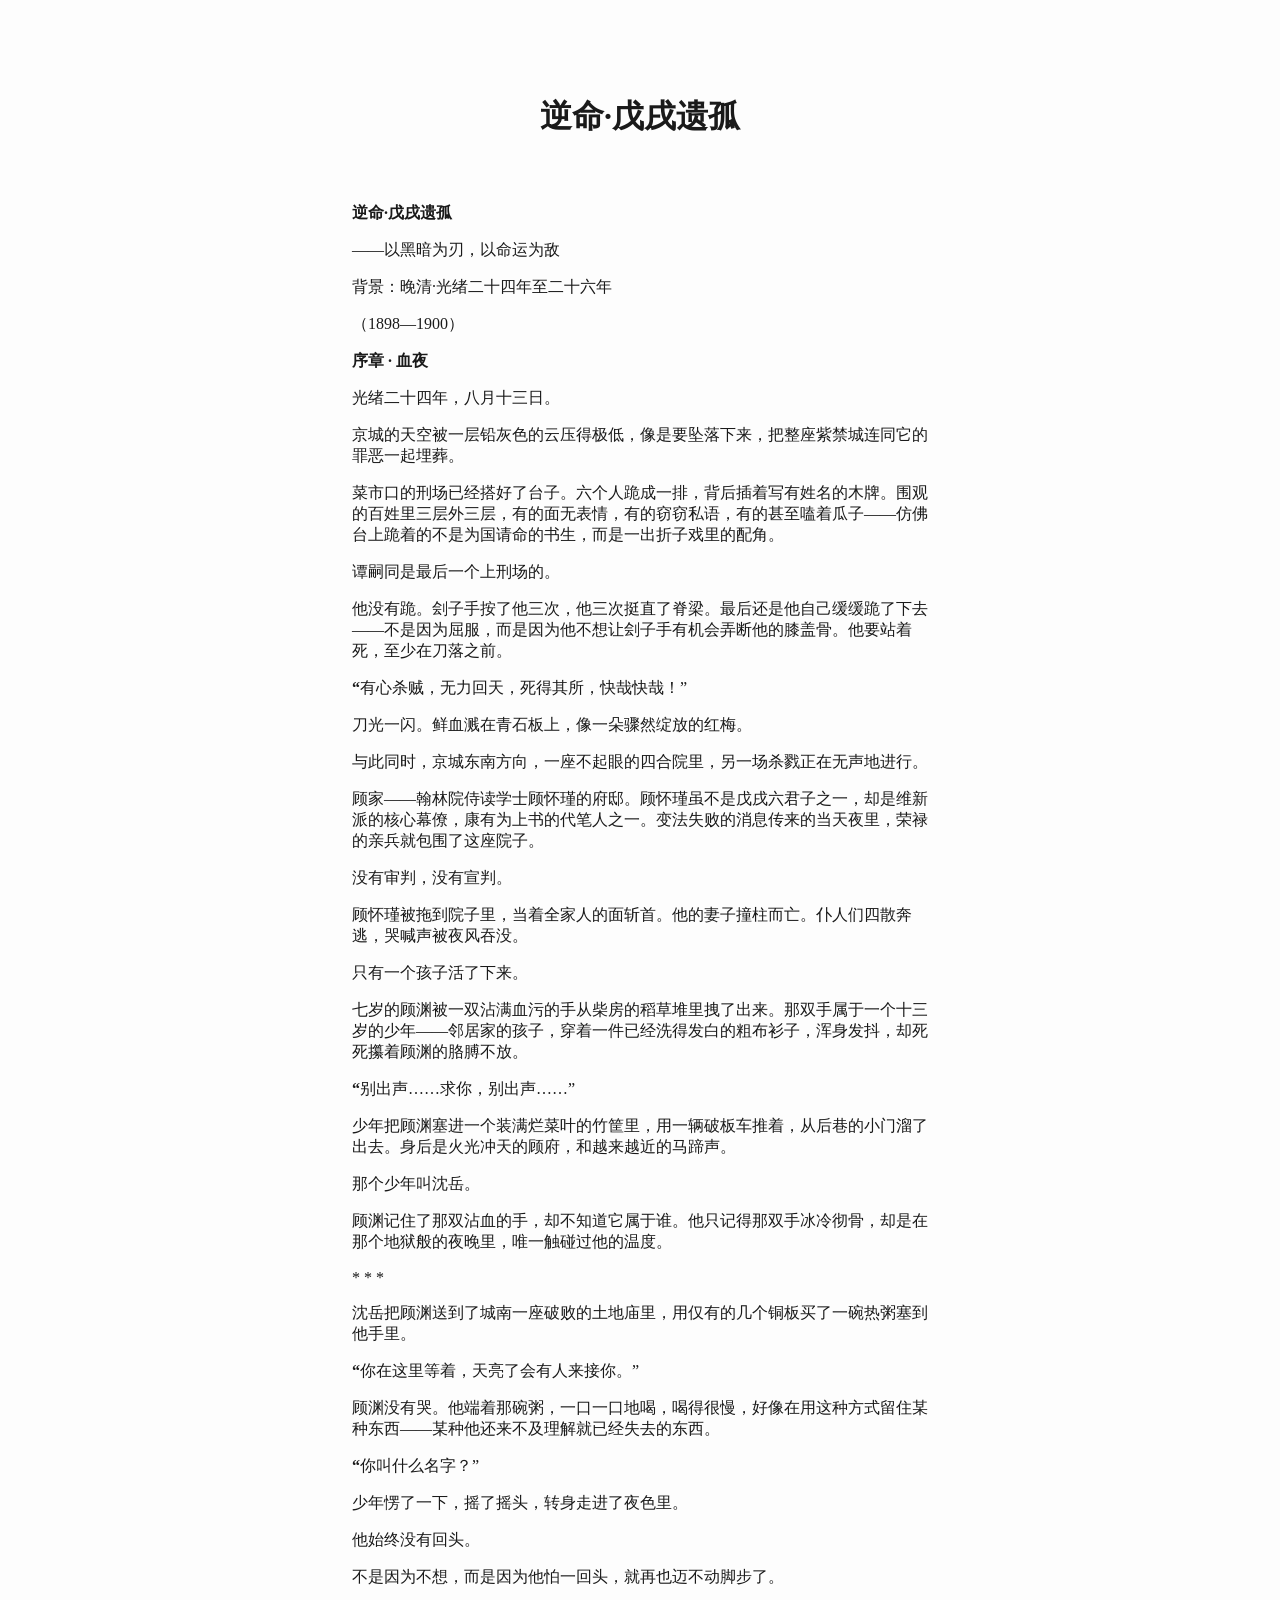
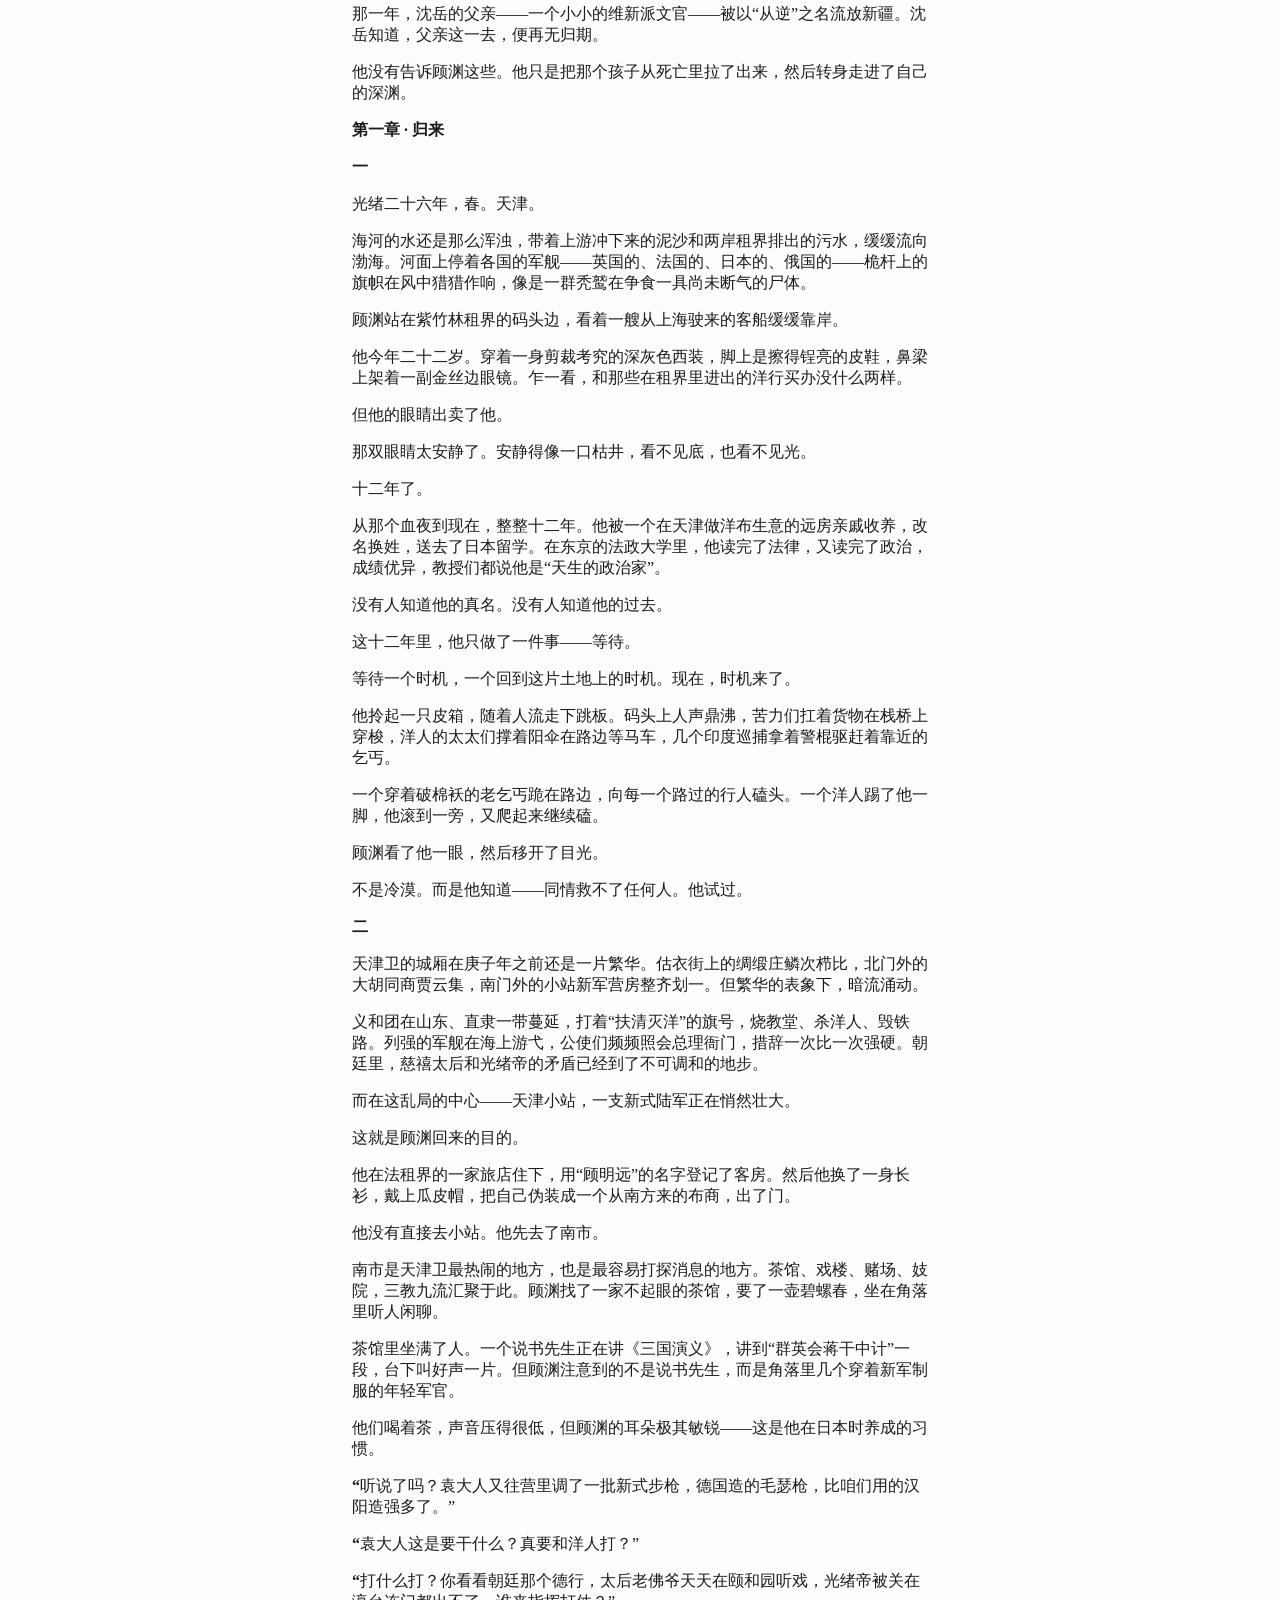
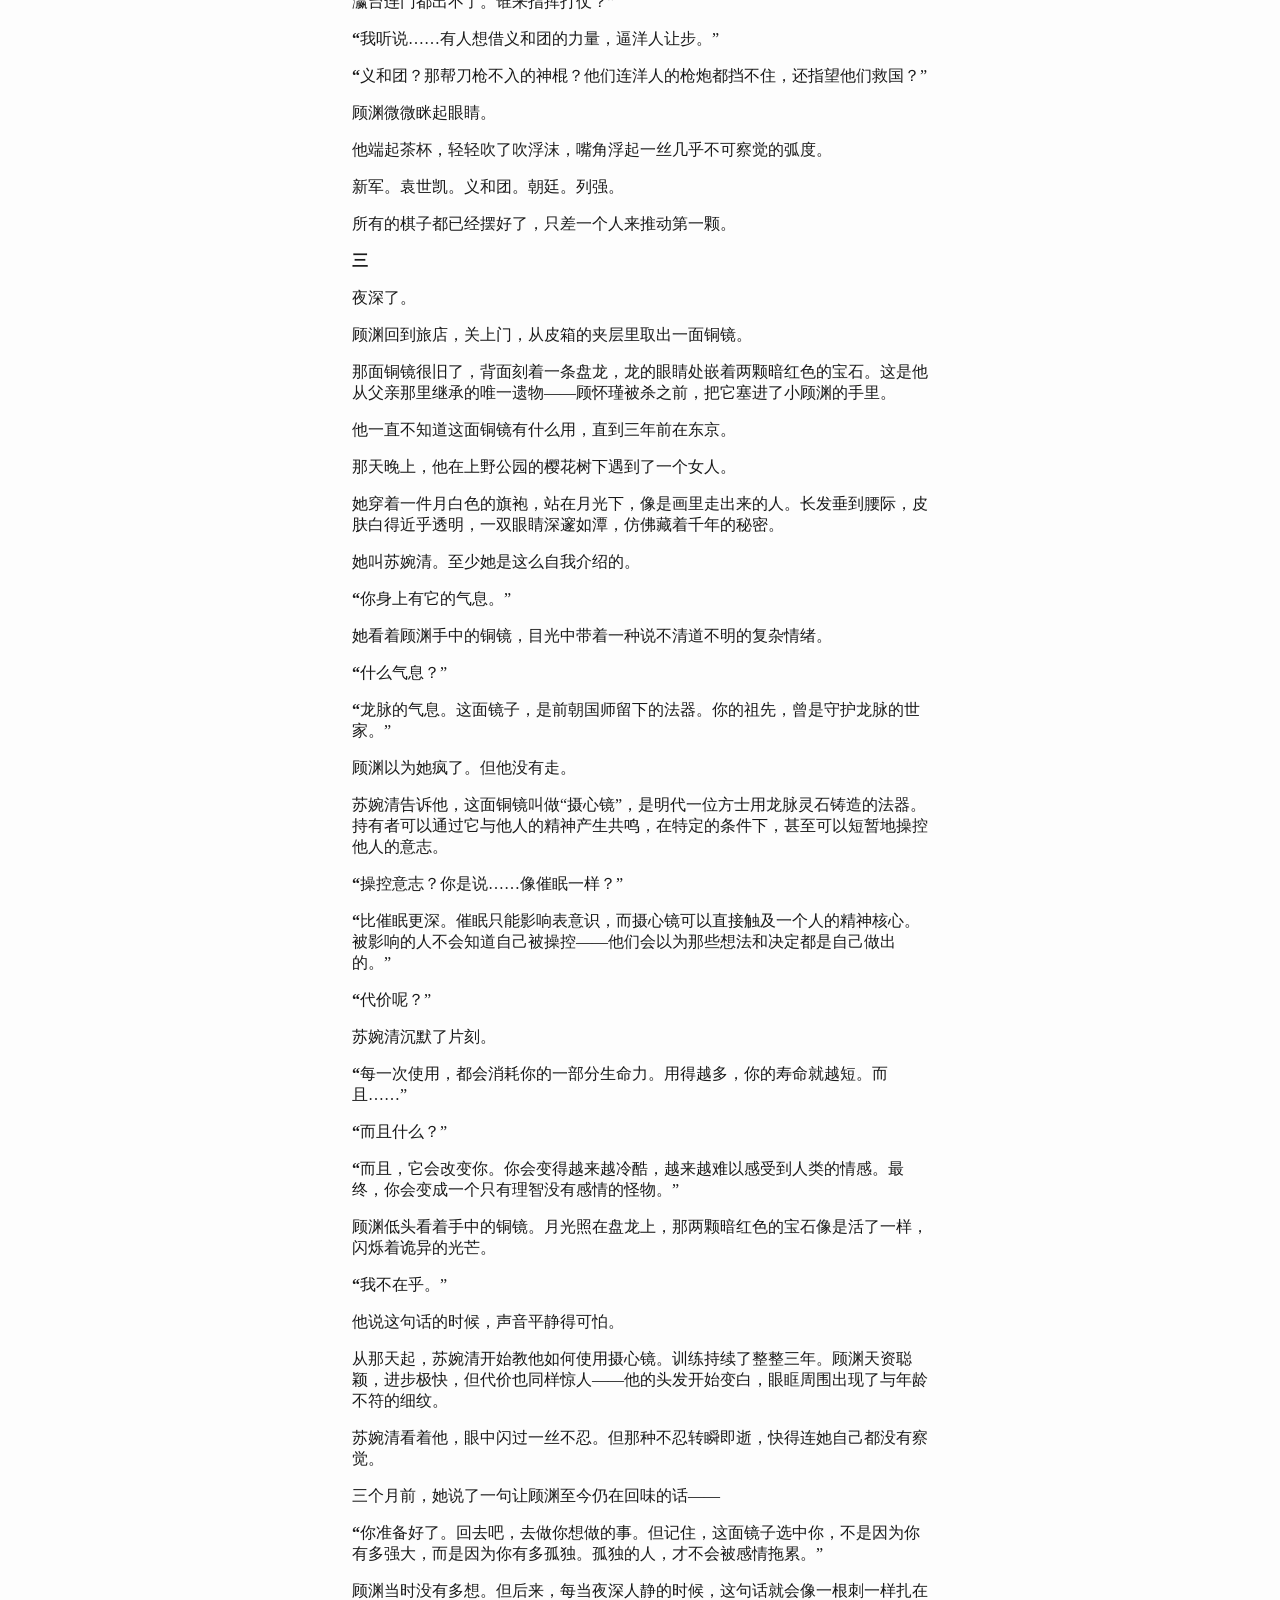
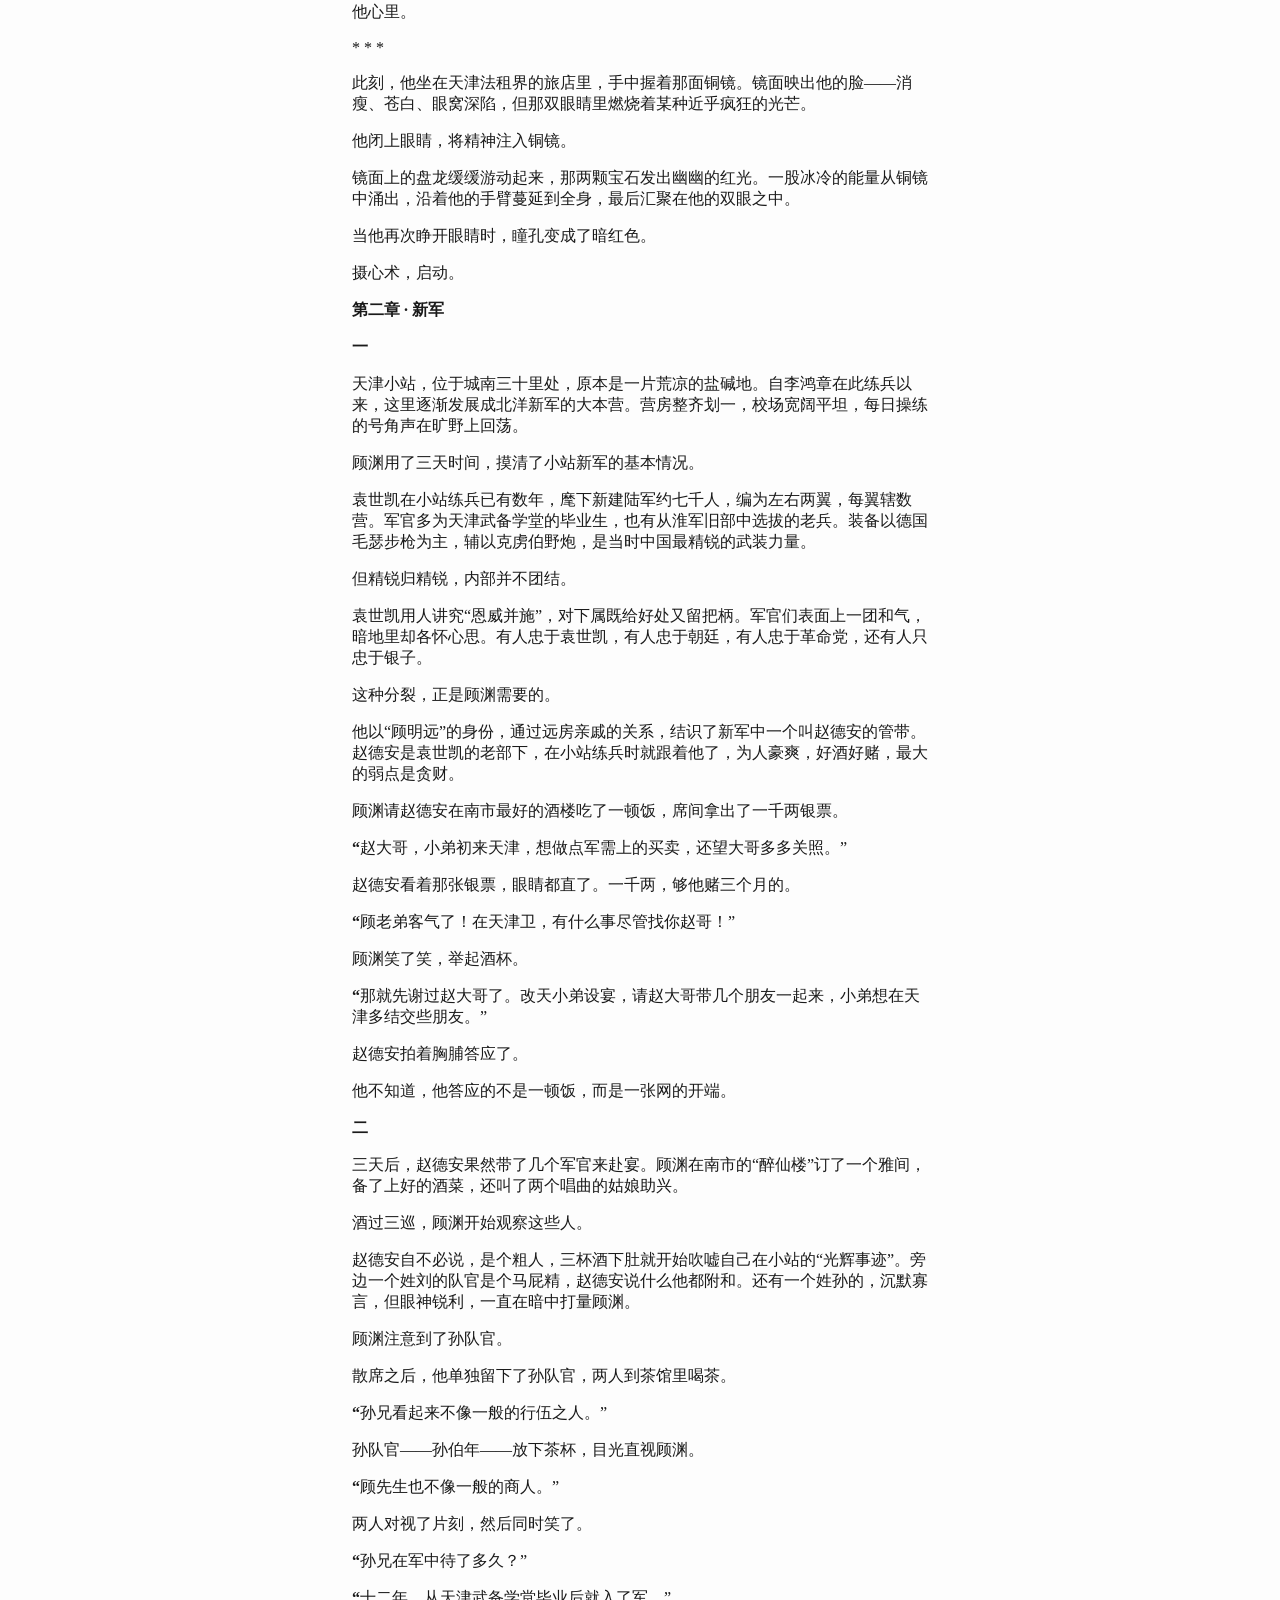
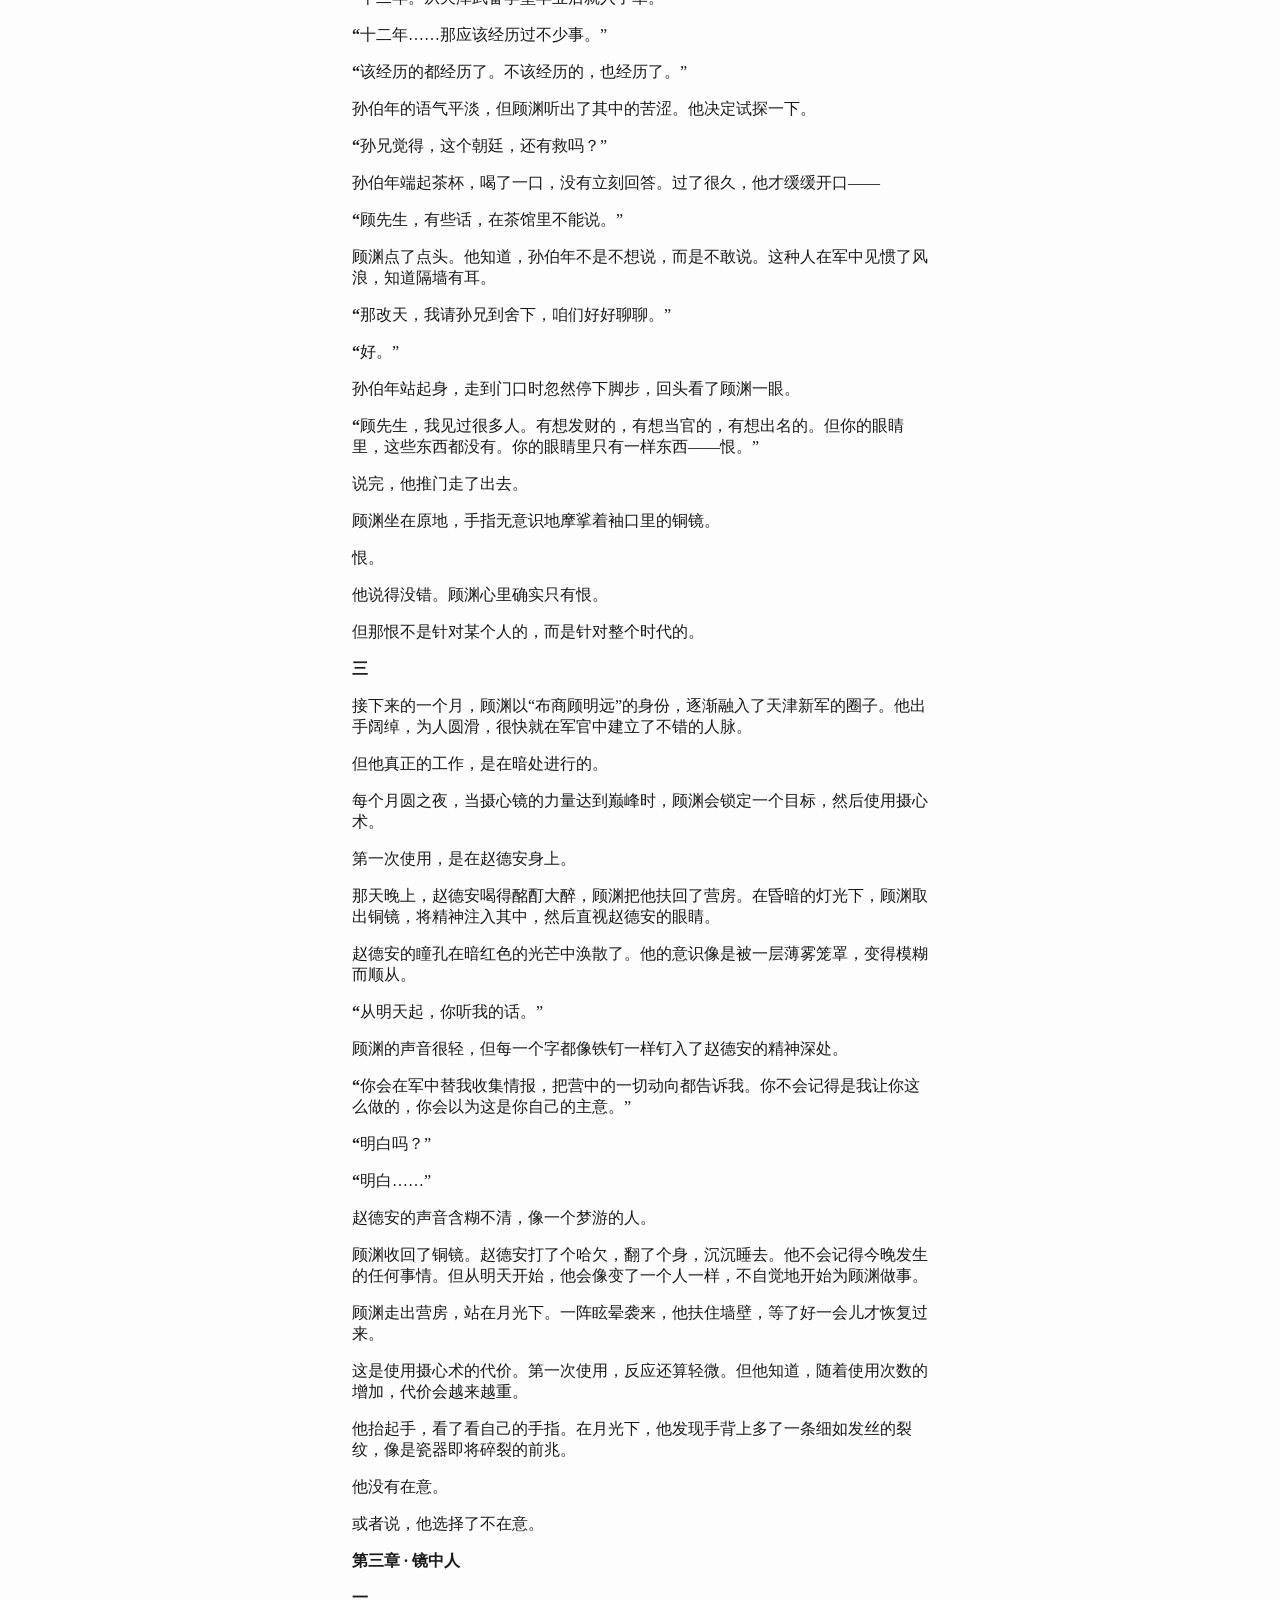
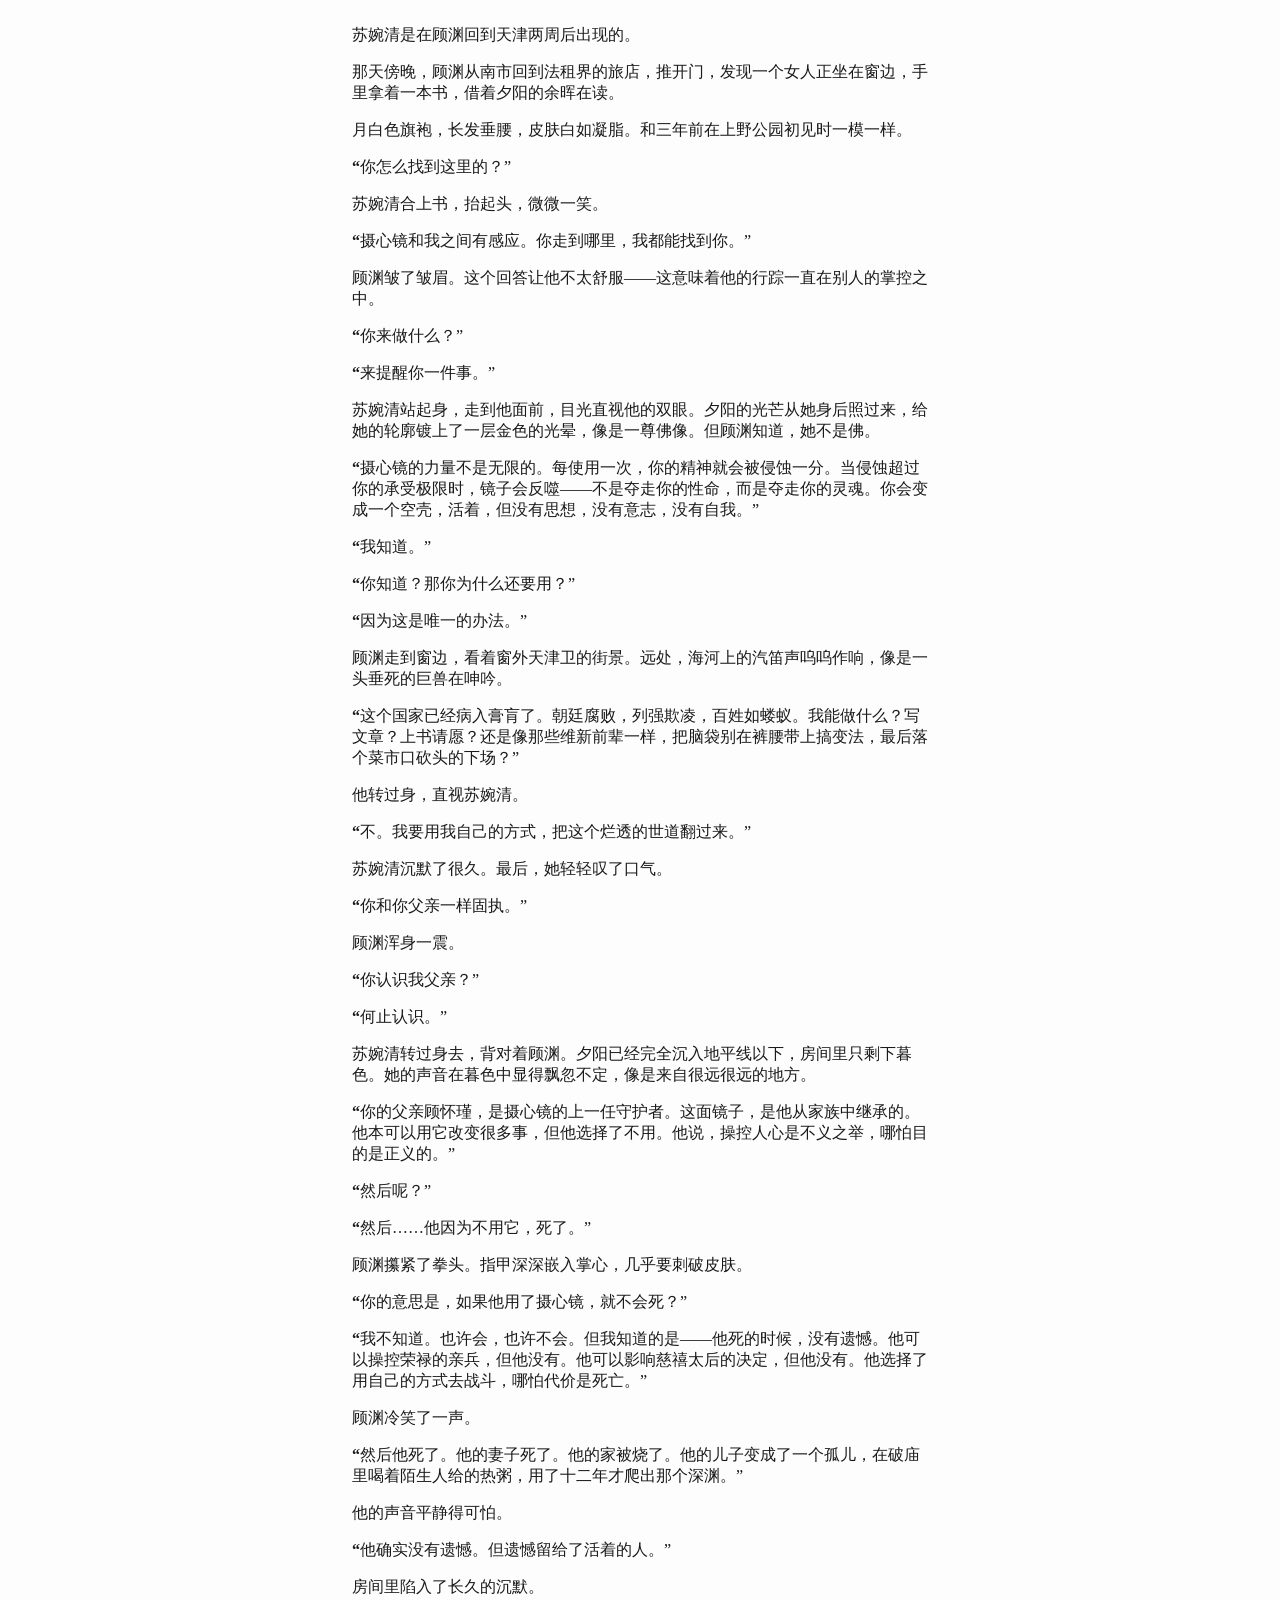
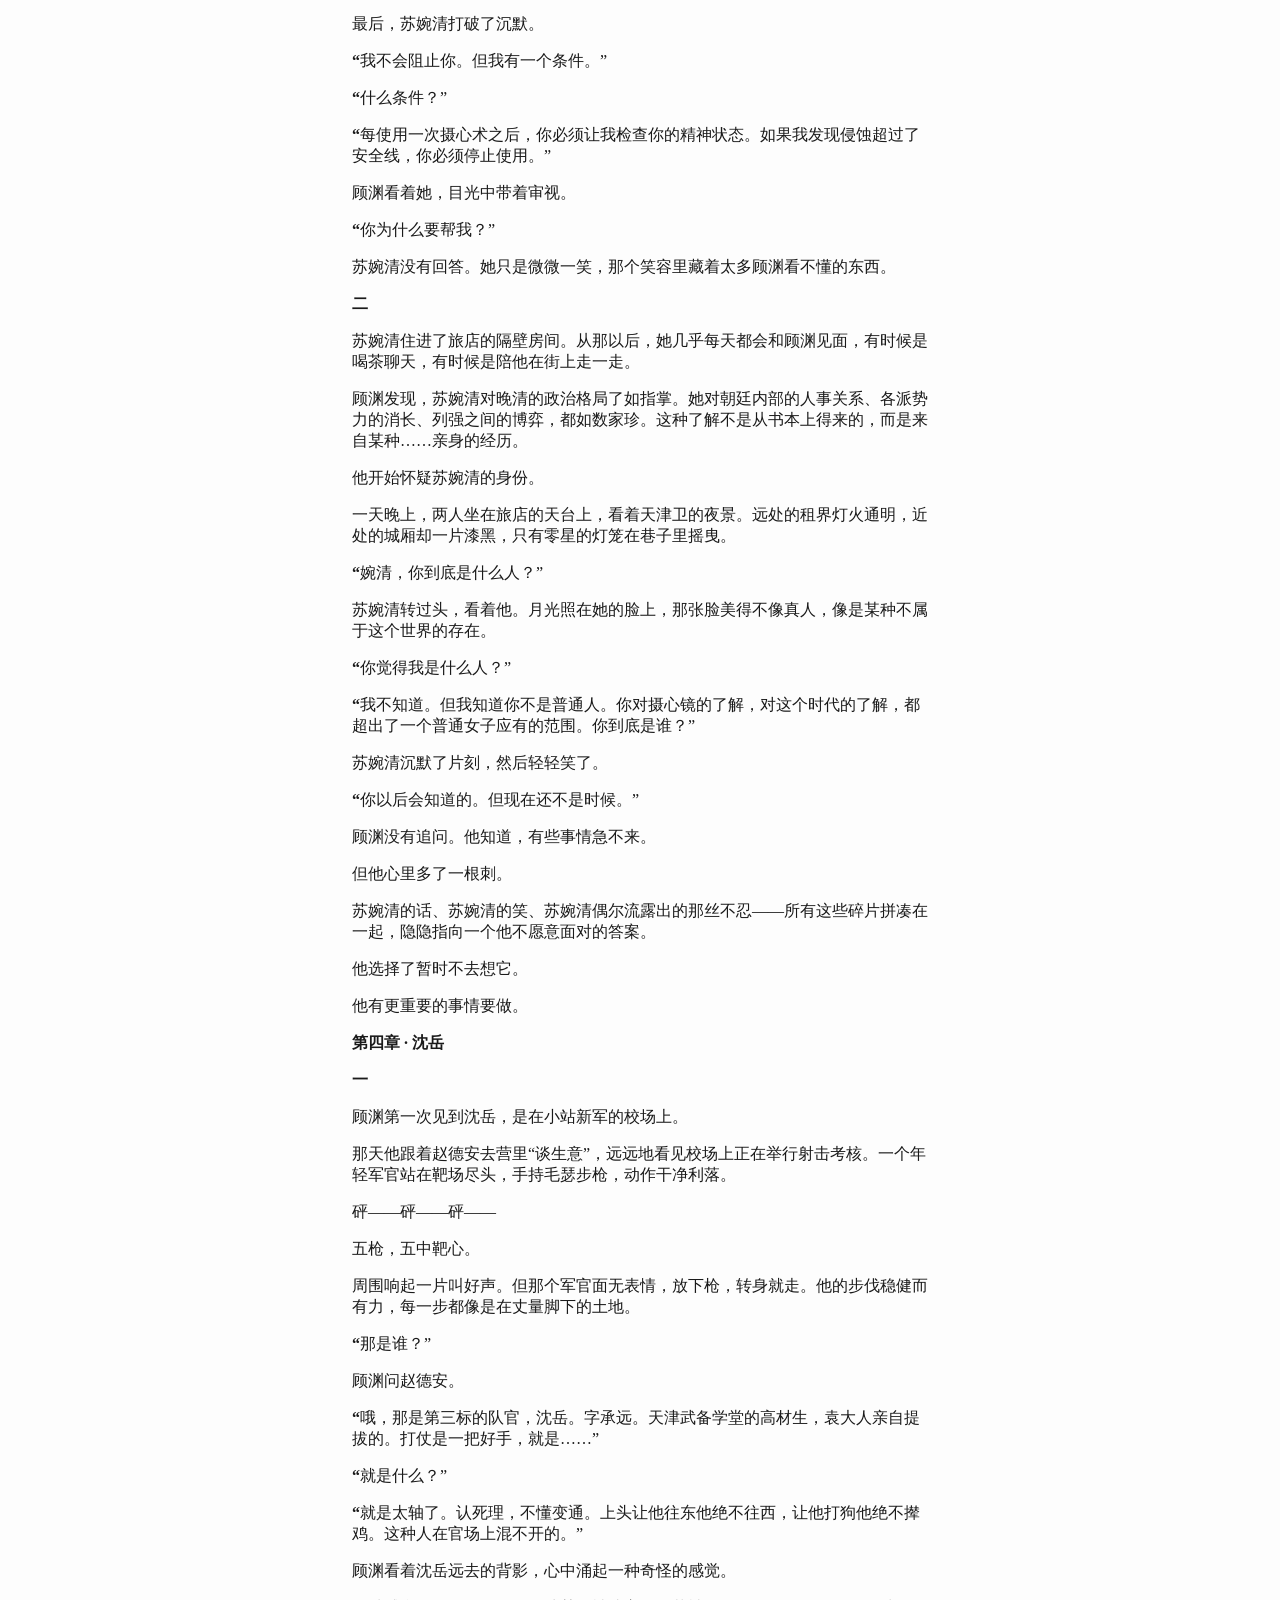
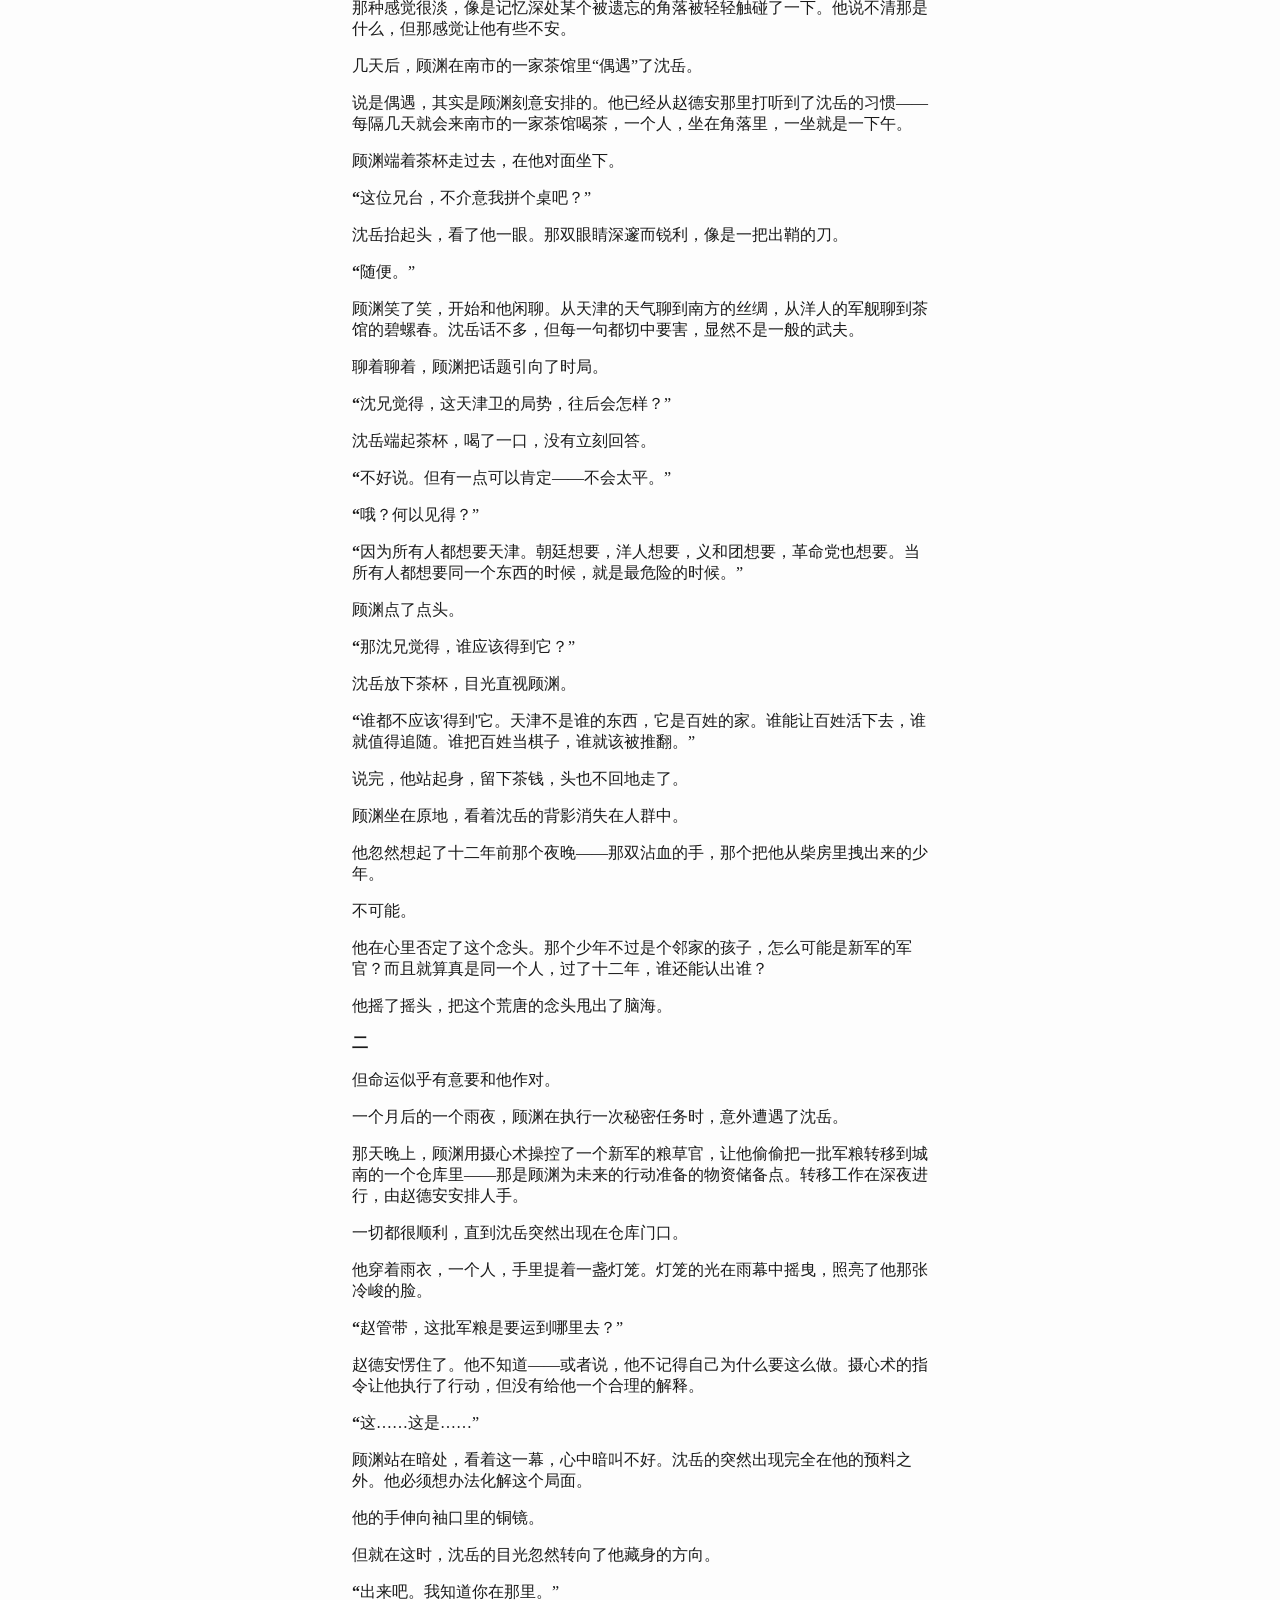
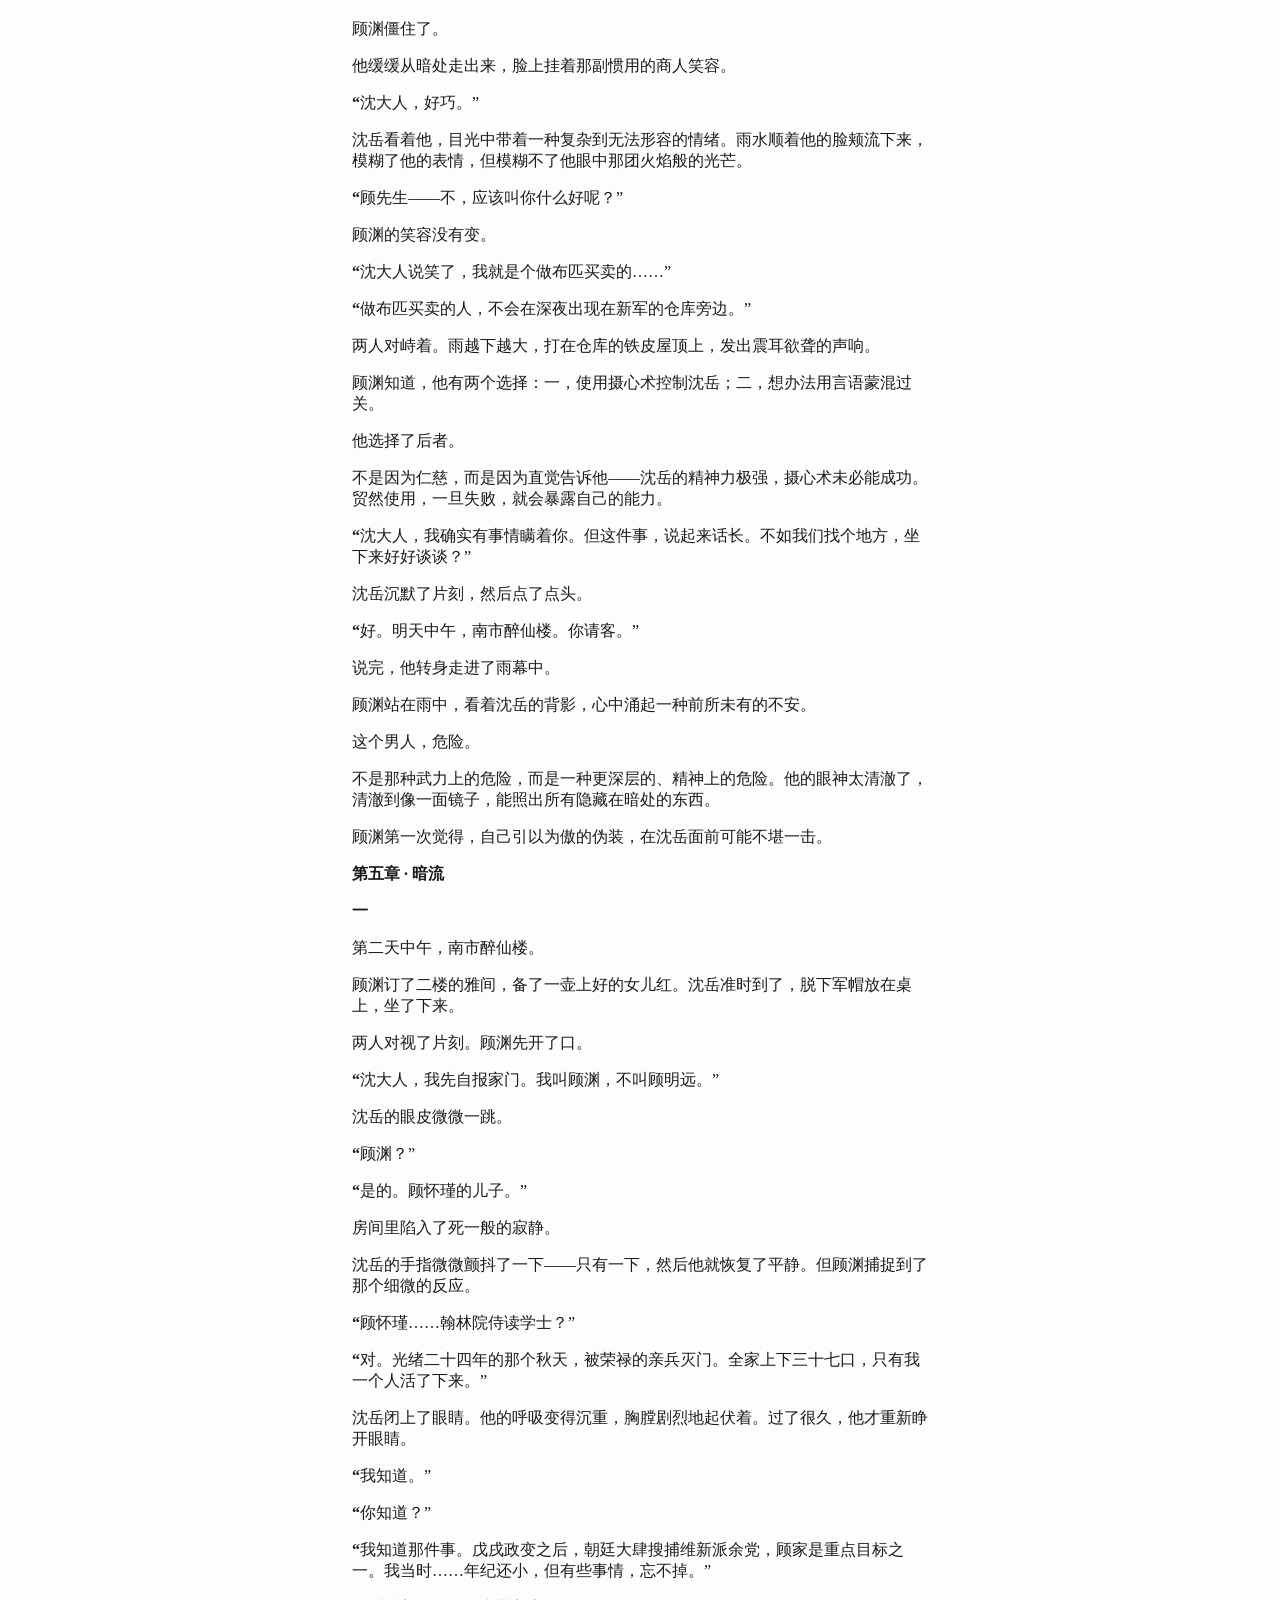
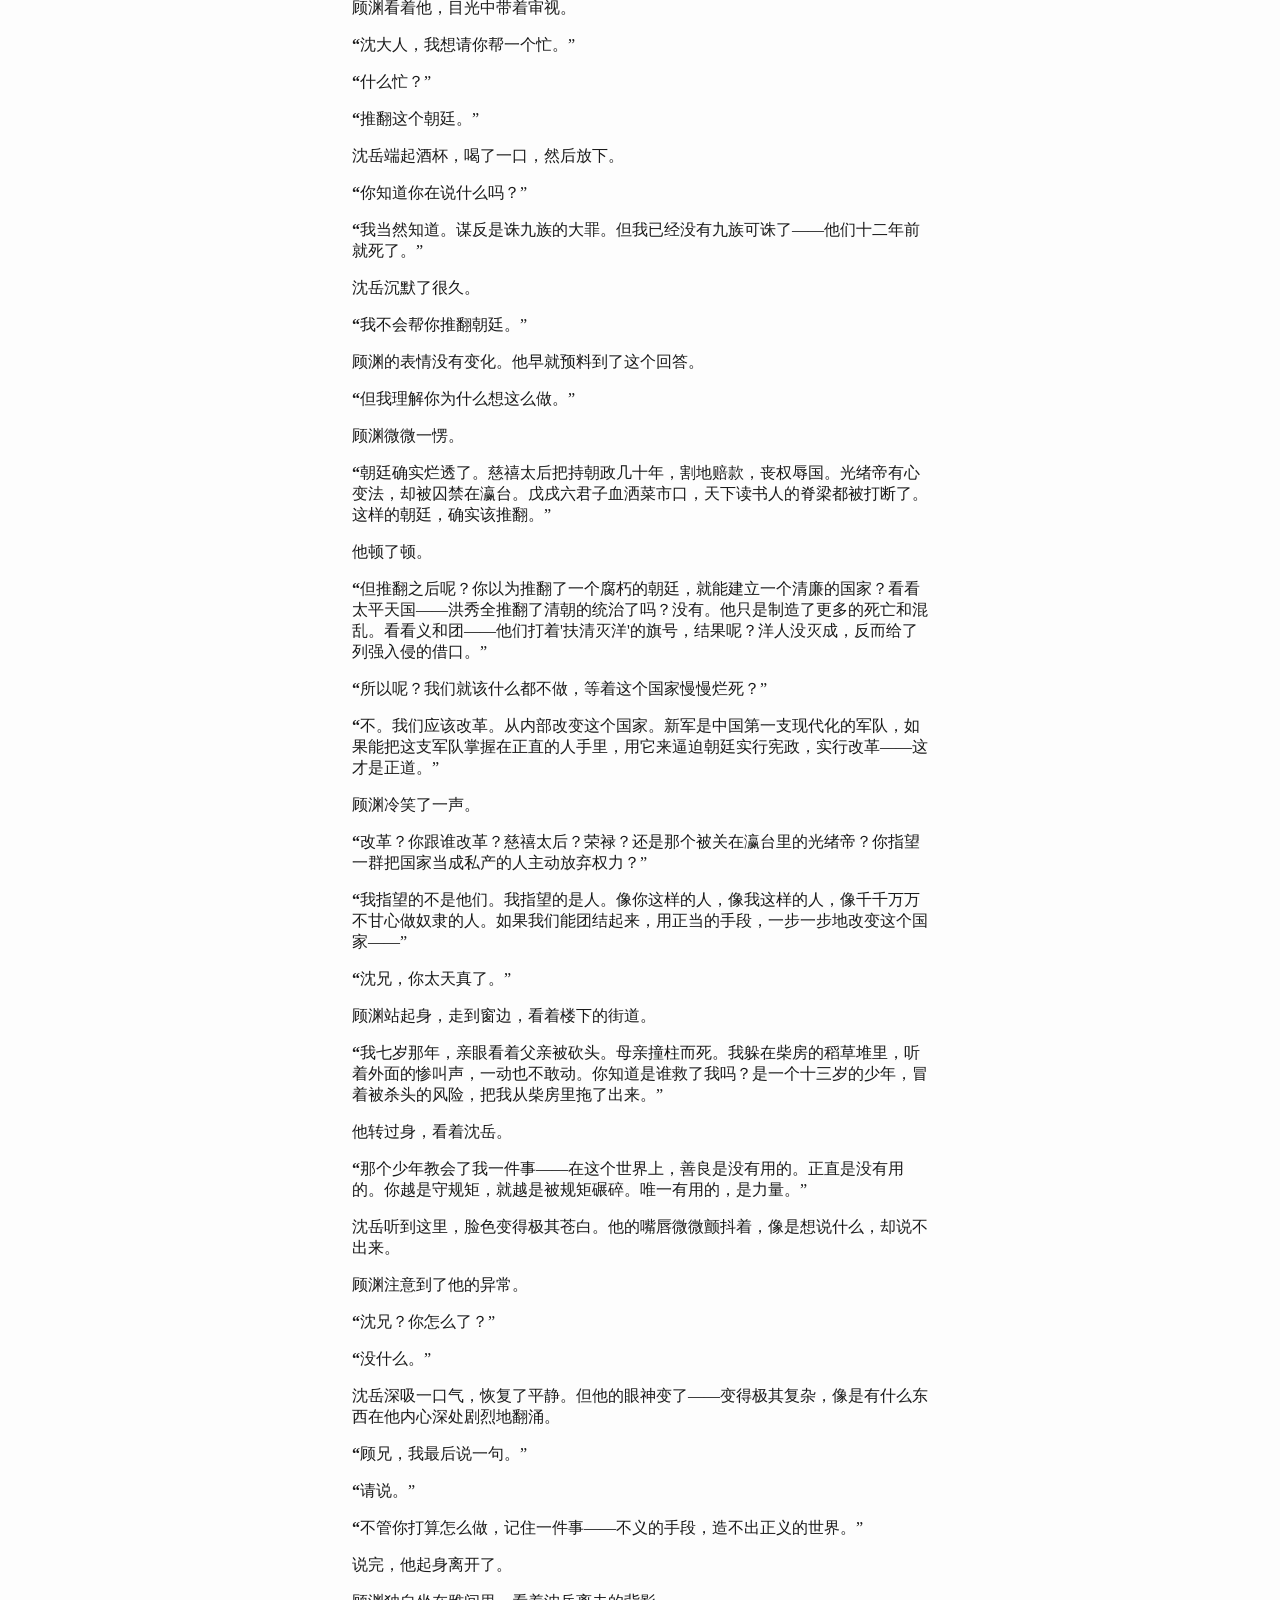
==== index.html @ 4248455f "Rename novel.html to index.html" ====
<!DOCTYPE html>
<html xmlns="http://www.w3.org/1999/xhtml">
<head>
  <meta charset="utf-8" />
  <meta name="generator" content="pandoc" />
  <meta name="viewport" content="width=device-width, initial-scale=1.0, user-scalable=yes" />
  <title>逆命·戊戌遗孤</title>
  <style>
    /* Default styles provided by pandoc.
    ** See https://pandoc.org/MANUAL.html#variables-for-html for config info.
    */
    html {
      color: #1a1a1a;
      background-color: #fdfdfd;
    }
    body {
      margin: 0 auto;
      max-width: 36em;
      padding-left: 50px;
      padding-right: 50px;
      padding-top: 50px;
      padding-bottom: 50px;
      hyphens: auto;
      overflow-wrap: break-word;
      text-rendering: optimizeLegibility;
      font-kerning: normal;
    }
    @media (max-width: 600px) {
      body {
        font-size: 0.9em;
        padding: 12px;
      }
      h1 {
        font-size: 1.8em;
      }
    }
    @media print {
      html {
        background-color: white;
      }
      body {
        background-color: transparent;
        color: black;
        font-size: 12pt;
      }
      p, h2, h3 {
        orphans: 3;
        widows: 3;
      }
      h2, h3, h4 {
        page-break-after: avoid;
      }
    }
    p {
      margin: 1em 0;
    }
    a {
      color: #1a1a1a;
    }
    a:visited {
      color: #1a1a1a;
    }
    img {
      max-width: 100%;
    }
    svg {
      height: auto;
      max-width: 100%;
    }
    h1, h2, h3, h4, h5, h6 {
      margin-top: 1.4em;
    }
    h5, h6 {
      font-size: 1em;
      font-style: italic;
    }
    h6 {
      font-weight: normal;
    }
    ol, ul {
      padding-left: 1.7em;
      margin-top: 1em;
    }
    li > ol, li > ul {
      margin-top: 0;
    }
    blockquote {
      margin: 1em 0 1em 1.7em;
      padding-left: 1em;
      border-left: 2px solid #e6e6e6;
      color: #606060;
    }
    code {
      white-space: pre-wrap;
      font-family: Menlo, Monaco, Consolas, 'Lucida Console', monospace;
      font-size: 85%;
      margin: 0;
      hyphens: manual;
    }
    pre {
      margin: 1em 0;
      overflow: auto;
    }
    pre code {
      padding: 0;
      overflow: visible;
      overflow-wrap: normal;
    }
    .sourceCode {
     background-color: transparent;
     overflow: visible;
    }
    hr {
      border: none;
      border-top: 1px solid #1a1a1a;
      height: 1px;
      margin: 1em 0;
    }
    table {
      margin: 1em 0;
      border-collapse: collapse;
      width: 100%;
      overflow-x: auto;
      display: block;
      font-variant-numeric: lining-nums tabular-nums;
    }
    table caption {
      margin-bottom: 0.75em;
    }
    tbody {
      margin-top: 0.5em;
      border-top: 1px solid #1a1a1a;
      border-bottom: 1px solid #1a1a1a;
    }
    th {
      border-top: 1px solid #1a1a1a;
      padding: 0.25em 0.5em 0.25em 0.5em;
    }
    td {
      padding: 0.125em 0.5em 0.25em 0.5em;
    }
    header {
      margin-bottom: 4em;
      text-align: center;
    }
    #TOC li {
      list-style: none;
    }
    #TOC ul {
      padding-left: 1.3em;
    }
    #TOC > ul {
      padding-left: 0;
    }
    #TOC a:not(:hover) {
      text-decoration: none;
    }
    span.smallcaps{font-variant: small-caps;}
    div.columns{display: flex; gap: min(4vw, 1.5em);}
    div.column{flex: auto; overflow-x: auto;}
    div.hanging-indent{margin-left: 1.5em; text-indent: -1.5em;}
    /* The extra [class] is a hack that increases specificity enough to
       override a similar rule in reveal.js */
    ul.task-list[class]{list-style: none;}
    ul.task-list li input[type="checkbox"] {
      font-size: inherit;
      width: 0.8em;
      margin: 0 0.8em 0.2em -1.6em;
      vertical-align: middle;
    }
    .display.math{display: block; text-align: center; margin: 0.5rem auto;}
  </style>
</head>
<body>
<header id="title-block-header">
<h1 class="title">逆命·戊戌遗孤</h1>
</header>
<p><strong>逆命·戊戌遗孤</strong></p>
<p>——以黑暗为刃，以命运为敌</p>
<p>背景：晚清·光绪二十四年至二十六年</p>
<p>（1898—1900）</p>
<p><strong>序章 · 血夜</strong></p>
<p>光绪二十四年，八月十三日。</p>
<p>京城的天空被一层铅灰色的云压得极低，像是要坠落下来，把整座紫禁城连同它的罪恶一起埋葬。</p>
<p>菜市口的刑场已经搭好了台子。六个人跪成一排，背后插着写有姓名的木牌。围观的百姓里三层外三层，有的面无表情，有的窃窃私语，有的甚至嗑着瓜子——仿佛台上跪着的不是为国请命的书生，而是一出折子戏里的配角。</p>
<p>谭嗣同是最后一个上刑场的。</p>
<p>他没有跪。刽子手按了他三次，他三次挺直了脊梁。最后还是他自己缓缓跪了下去——不是因为屈服，而是因为他不想让刽子手有机会弄断他的膝盖骨。他要站着死，至少在刀落之前。</p>
<p><strong>“</strong>有心杀贼，无力回天，死得其所，快哉快哉！”</p>
<p>刀光一闪。鲜血溅在青石板上，像一朵骤然绽放的红梅。</p>
<p>与此同时，京城东南方向，一座不起眼的四合院里，另一场杀戮正在无声地进行。</p>
<p>顾家——翰林院侍读学士顾怀瑾的府邸。顾怀瑾虽不是戊戌六君子之一，却是维新派的核心幕僚，康有为上书的代笔人之一。变法失败的消息传来的当天夜里，荣禄的亲兵就包围了这座院子。</p>
<p>没有审判，没有宣判。</p>
<p>顾怀瑾被拖到院子里，当着全家人的面斩首。他的妻子撞柱而亡。仆人们四散奔逃，哭喊声被夜风吞没。</p>
<p>只有一个孩子活了下来。</p>
<p>七岁的顾渊被一双沾满血污的手从柴房的稻草堆里拽了出来。那双手属于一个十三岁的少年——邻居家的孩子，穿着一件已经洗得发白的粗布衫子，浑身发抖，却死死攥着顾渊的胳膊不放。</p>
<p><strong>“</strong>别出声……求你，别出声……”</p>
<p>少年把顾渊塞进一个装满烂菜叶的竹筐里，用一辆破板车推着，从后巷的小门溜了出去。身后是火光冲天的顾府，和越来越近的马蹄声。</p>
<p>那个少年叫沈岳。</p>
<p>顾渊记住了那双沾血的手，却不知道它属于谁。他只记得那双手冰冷彻骨，却是在那个地狱般的夜晚里，唯一触碰过他的温度。</p>
<p>* * *</p>
<p>沈岳把顾渊送到了城南一座破败的土地庙里，用仅有的几个铜板买了一碗热粥塞到他手里。</p>
<p><strong>“</strong>你在这里等着，天亮了会有人来接你。”</p>
<p>顾渊没有哭。他端着那碗粥，一口一口地喝，喝得很慢，好像在用这种方式留住某种东西——某种他还来不及理解就已经失去的东西。</p>
<p><strong>“</strong>你叫什么名字？”</p>
<p>少年愣了一下，摇了摇头，转身走进了夜色里。</p>
<p>他始终没有回头。</p>
<p>不是因为不想，而是因为他怕一回头，就再也迈不动脚步了。</p>
<p>那一年，沈岳的父亲——一个小小的维新派文官——被以“从逆”之名流放新疆。沈岳知道，父亲这一去，便再无归期。</p>
<p>他没有告诉顾渊这些。他只是把那个孩子从死亡里拉了出来，然后转身走进了自己的深渊。</p>
<p><strong>第一章 · 归来</strong></p>
<p><strong>一</strong></p>
<p>光绪二十六年，春。天津。</p>
<p>海河的水还是那么浑浊，带着上游冲下来的泥沙和两岸租界排出的污水，缓缓流向渤海。河面上停着各国的军舰——英国的、法国的、日本的、俄国的——桅杆上的旗帜在风中猎猎作响，像是一群秃鹫在争食一具尚未断气的尸体。</p>
<p>顾渊站在紫竹林租界的码头边，看着一艘从上海驶来的客船缓缓靠岸。</p>
<p>他今年二十二岁。穿着一身剪裁考究的深灰色西装，脚上是擦得锃亮的皮鞋，鼻梁上架着一副金丝边眼镜。乍一看，和那些在租界里进出的洋行买办没什么两样。</p>
<p>但他的眼睛出卖了他。</p>
<p>那双眼睛太安静了。安静得像一口枯井，看不见底，也看不见光。</p>
<p>十二年了。</p>
<p>从那个血夜到现在，整整十二年。他被一个在天津做洋布生意的远房亲戚收养，改名换姓，送去了日本留学。在东京的法政大学里，他读完了法律，又读完了政治，成绩优异，教授们都说他是“天生的政治家”。</p>
<p>没有人知道他的真名。没有人知道他的过去。</p>
<p>这十二年里，他只做了一件事——等待。</p>
<p>等待一个时机，一个回到这片土地上的时机。现在，时机来了。</p>
<p>他拎起一只皮箱，随着人流走下跳板。码头上人声鼎沸，苦力们扛着货物在栈桥上穿梭，洋人的太太们撑着阳伞在路边等马车，几个印度巡捕拿着警棍驱赶着靠近的乞丐。</p>
<p>一个穿着破棉袄的老乞丐跪在路边，向每一个路过的行人磕头。一个洋人踢了他一脚，他滚到一旁，又爬起来继续磕。</p>
<p>顾渊看了他一眼，然后移开了目光。</p>
<p>不是冷漠。而是他知道——同情救不了任何人。他试过。</p>
<p><strong>二</strong></p>
<p>天津卫的城厢在庚子年之前还是一片繁华。估衣街上的绸缎庄鳞次栉比，北门外的大胡同商贾云集，南门外的小站新军营房整齐划一。但繁华的表象下，暗流涌动。</p>
<p>义和团在山东、直隶一带蔓延，打着“扶清灭洋”的旗号，烧教堂、杀洋人、毁铁路。列强的军舰在海上游弋，公使们频频照会总理衙门，措辞一次比一次强硬。朝廷里，慈禧太后和光绪帝的矛盾已经到了不可调和的地步。</p>
<p>而在这乱局的中心——天津小站，一支新式陆军正在悄然壮大。</p>
<p>这就是顾渊回来的目的。</p>
<p>他在法租界的一家旅店住下，用“顾明远”的名字登记了客房。然后他换了一身长衫，戴上瓜皮帽，把自己伪装成一个从南方来的布商，出了门。</p>
<p>他没有直接去小站。他先去了南市。</p>
<p>南市是天津卫最热闹的地方，也是最容易打探消息的地方。茶馆、戏楼、赌场、妓院，三教九流汇聚于此。顾渊找了一家不起眼的茶馆，要了一壶碧螺春，坐在角落里听人闲聊。</p>
<p>茶馆里坐满了人。一个说书先生正在讲《三国演义》，讲到“群英会蒋干中计”一段，台下叫好声一片。但顾渊注意到的不是说书先生，而是角落里几个穿着新军制服的年轻军官。</p>
<p>他们喝着茶，声音压得很低，但顾渊的耳朵极其敏锐——这是他在日本时养成的习惯。</p>
<p><strong>“</strong>听说了吗？袁大人又往营里调了一批新式步枪，德国造的毛瑟枪，比咱们用的汉阳造强多了。”</p>
<p><strong>“</strong>袁大人这是要干什么？真要和洋人打？”</p>
<p><strong>“</strong>打什么打？你看看朝廷那个德行，太后老佛爷天天在颐和园听戏，光绪帝被关在瀛台连门都出不了。谁来指挥打仗？”</p>
<p><strong>“</strong>我听说……有人想借义和团的力量，逼洋人让步。”</p>
<p><strong>“</strong>义和团？那帮刀枪不入的神棍？他们连洋人的枪炮都挡不住，还指望他们救国？”</p>
<p>顾渊微微眯起眼睛。</p>
<p>他端起茶杯，轻轻吹了吹浮沫，嘴角浮起一丝几乎不可察觉的弧度。</p>
<p>新军。袁世凯。义和团。朝廷。列强。</p>
<p>所有的棋子都已经摆好了，只差一个人来推动第一颗。</p>
<p><strong>三</strong></p>
<p>夜深了。</p>
<p>顾渊回到旅店，关上门，从皮箱的夹层里取出一面铜镜。</p>
<p>那面铜镜很旧了，背面刻着一条盘龙，龙的眼睛处嵌着两颗暗红色的宝石。这是他从父亲那里继承的唯一遗物——顾怀瑾被杀之前，把它塞进了小顾渊的手里。</p>
<p>他一直不知道这面铜镜有什么用，直到三年前在东京。</p>
<p>那天晚上，他在上野公园的樱花树下遇到了一个女人。</p>
<p>她穿着一件月白色的旗袍，站在月光下，像是画里走出来的人。长发垂到腰际，皮肤白得近乎透明，一双眼睛深邃如潭，仿佛藏着千年的秘密。</p>
<p>她叫苏婉清。至少她是这么自我介绍的。</p>
<p><strong>“</strong>你身上有它的气息。”</p>
<p>她看着顾渊手中的铜镜，目光中带着一种说不清道不明的复杂情绪。</p>
<p><strong>“</strong>什么气息？”</p>
<p><strong>“</strong>龙脉的气息。这面镜子，是前朝国师留下的法器。你的祖先，曾是守护龙脉的世家。”</p>
<p>顾渊以为她疯了。但他没有走。</p>
<p>苏婉清告诉他，这面铜镜叫做“摄心镜”，是明代一位方士用龙脉灵石铸造的法器。持有者可以通过它与他人的精神产生共鸣，在特定的条件下，甚至可以短暂地操控他人的意志。</p>
<p><strong>“</strong>操控意志？你是说……像催眠一样？”</p>
<p><strong>“</strong>比催眠更深。催眠只能影响表意识，而摄心镜可以直接触及一个人的精神核心。被影响的人不会知道自己被操控——他们会以为那些想法和决定都是自己做出的。”</p>
<p><strong>“</strong>代价呢？”</p>
<p>苏婉清沉默了片刻。</p>
<p><strong>“</strong>每一次使用，都会消耗你的一部分生命力。用得越多，你的寿命就越短。而且……”</p>
<p><strong>“</strong>而且什么？”</p>
<p><strong>“</strong>而且，它会改变你。你会变得越来越冷酷，越来越难以感受到人类的情感。最终，你会变成一个只有理智没有感情的怪物。”</p>
<p>顾渊低头看着手中的铜镜。月光照在盘龙上，那两颗暗红色的宝石像是活了一样，闪烁着诡异的光芒。</p>
<p><strong>“</strong>我不在乎。”</p>
<p>他说这句话的时候，声音平静得可怕。</p>
<p>从那天起，苏婉清开始教他如何使用摄心镜。训练持续了整整三年。顾渊天资聪颖，进步极快，但代价也同样惊人——他的头发开始变白，眼眶周围出现了与年龄不符的细纹。</p>
<p>苏婉清看着他，眼中闪过一丝不忍。但那种不忍转瞬即逝，快得连她自己都没有察觉。</p>
<p>三个月前，她说了一句让顾渊至今仍在回味的话——</p>
<p><strong>“</strong>你准备好了。回去吧，去做你想做的事。但记住，这面镜子选中你，不是因为你有多强大，而是因为你有多孤独。孤独的人，才不会被感情拖累。”</p>
<p>顾渊当时没有多想。但后来，每当夜深人静的时候，这句话就会像一根刺一样扎在他心里。</p>
<p>* * *</p>
<p>此刻，他坐在天津法租界的旅店里，手中握着那面铜镜。镜面映出他的脸——消瘦、苍白、眼窝深陷，但那双眼睛里燃烧着某种近乎疯狂的光芒。</p>
<p>他闭上眼睛，将精神注入铜镜。</p>
<p>镜面上的盘龙缓缓游动起来，那两颗宝石发出幽幽的红光。一股冰冷的能量从铜镜中涌出，沿着他的手臂蔓延到全身，最后汇聚在他的双眼之中。</p>
<p>当他再次睁开眼睛时，瞳孔变成了暗红色。</p>
<p>摄心术，启动。</p>
<p><strong>第二章 · 新军</strong></p>
<p><strong>一</strong></p>
<p>天津小站，位于城南三十里处，原本是一片荒凉的盐碱地。自李鸿章在此练兵以来，这里逐渐发展成北洋新军的大本营。营房整齐划一，校场宽阔平坦，每日操练的号角声在旷野上回荡。</p>
<p>顾渊用了三天时间，摸清了小站新军的基本情况。</p>
<p>袁世凯在小站练兵已有数年，麾下新建陆军约七千人，编为左右两翼，每翼辖数营。军官多为天津武备学堂的毕业生，也有从淮军旧部中选拔的老兵。装备以德国毛瑟步枪为主，辅以克虏伯野炮，是当时中国最精锐的武装力量。</p>
<p>但精锐归精锐，内部并不团结。</p>
<p>袁世凯用人讲究“恩威并施”，对下属既给好处又留把柄。军官们表面上一团和气，暗地里却各怀心思。有人忠于袁世凯，有人忠于朝廷，有人忠于革命党，还有人只忠于银子。</p>
<p>这种分裂，正是顾渊需要的。</p>
<p>他以“顾明远”的身份，通过远房亲戚的关系，结识了新军中一个叫赵德安的管带。赵德安是袁世凯的老部下，在小站练兵时就跟着他了，为人豪爽，好酒好赌，最大的弱点是贪财。</p>
<p>顾渊请赵德安在南市最好的酒楼吃了一顿饭，席间拿出了一千两银票。</p>
<p><strong>“</strong>赵大哥，小弟初来天津，想做点军需上的买卖，还望大哥多多关照。”</p>
<p>赵德安看着那张银票，眼睛都直了。一千两，够他赌三个月的。</p>
<p><strong>“</strong>顾老弟客气了！在天津卫，有什么事尽管找你赵哥！”</p>
<p>顾渊笑了笑，举起酒杯。</p>
<p><strong>“</strong>那就先谢过赵大哥了。改天小弟设宴，请赵大哥带几个朋友一起来，小弟想在天津多结交些朋友。”</p>
<p>赵德安拍着胸脯答应了。</p>
<p>他不知道，他答应的不是一顿饭，而是一张网的开端。</p>
<p><strong>二</strong></p>
<p>三天后，赵德安果然带了几个军官来赴宴。顾渊在南市的“醉仙楼”订了一个雅间，备了上好的酒菜，还叫了两个唱曲的姑娘助兴。</p>
<p>酒过三巡，顾渊开始观察这些人。</p>
<p>赵德安自不必说，是个粗人，三杯酒下肚就开始吹嘘自己在小站的“光辉事迹”。旁边一个姓刘的队官是个马屁精，赵德安说什么他都附和。还有一个姓孙的，沉默寡言，但眼神锐利，一直在暗中打量顾渊。</p>
<p>顾渊注意到了孙队官。</p>
<p>散席之后，他单独留下了孙队官，两人到茶馆里喝茶。</p>
<p><strong>“</strong>孙兄看起来不像一般的行伍之人。”</p>
<p>孙队官——孙伯年——放下茶杯，目光直视顾渊。</p>
<p><strong>“</strong>顾先生也不像一般的商人。”</p>
<p>两人对视了片刻，然后同时笑了。</p>
<p><strong>“</strong>孙兄在军中待了多久？”</p>
<p><strong>“</strong>十二年。从天津武备学堂毕业后就入了军。”</p>
<p><strong>“</strong>十二年……那应该经历过不少事。”</p>
<p><strong>“</strong>该经历的都经历了。不该经历的，也经历了。”</p>
<p>孙伯年的语气平淡，但顾渊听出了其中的苦涩。他决定试探一下。</p>
<p><strong>“</strong>孙兄觉得，这个朝廷，还有救吗？”</p>
<p>孙伯年端起茶杯，喝了一口，没有立刻回答。过了很久，他才缓缓开口——</p>
<p><strong>“</strong>顾先生，有些话，在茶馆里不能说。”</p>
<p>顾渊点了点头。他知道，孙伯年不是不想说，而是不敢说。这种人在军中见惯了风浪，知道隔墙有耳。</p>
<p><strong>“</strong>那改天，我请孙兄到舍下，咱们好好聊聊。”</p>
<p><strong>“</strong>好。”</p>
<p>孙伯年站起身，走到门口时忽然停下脚步，回头看了顾渊一眼。</p>
<p><strong>“</strong>顾先生，我见过很多人。有想发财的，有想当官的，有想出名的。但你的眼睛里，这些东西都没有。你的眼睛里只有一样东西——恨。”</p>
<p>说完，他推门走了出去。</p>
<p>顾渊坐在原地，手指无意识地摩挲着袖口里的铜镜。</p>
<p>恨。</p>
<p>他说得没错。顾渊心里确实只有恨。</p>
<p>但那恨不是针对某个人的，而是针对整个时代的。</p>
<p><strong>三</strong></p>
<p>接下来的一个月，顾渊以“布商顾明远”的身份，逐渐融入了天津新军的圈子。他出手阔绰，为人圆滑，很快就在军官中建立了不错的人脉。</p>
<p>但他真正的工作，是在暗处进行的。</p>
<p>每个月圆之夜，当摄心镜的力量达到巅峰时，顾渊会锁定一个目标，然后使用摄心术。</p>
<p>第一次使用，是在赵德安身上。</p>
<p>那天晚上，赵德安喝得酩酊大醉，顾渊把他扶回了营房。在昏暗的灯光下，顾渊取出铜镜，将精神注入其中，然后直视赵德安的眼睛。</p>
<p>赵德安的瞳孔在暗红色的光芒中涣散了。他的意识像是被一层薄雾笼罩，变得模糊而顺从。</p>
<p><strong>“</strong>从明天起，你听我的话。”</p>
<p>顾渊的声音很轻，但每一个字都像铁钉一样钉入了赵德安的精神深处。</p>
<p><strong>“</strong>你会在军中替我收集情报，把营中的一切动向都告诉我。你不会记得是我让你这么做的，你会以为这是你自己的主意。”</p>
<p><strong>“</strong>明白吗？”</p>
<p><strong>“</strong>明白……”</p>
<p>赵德安的声音含糊不清，像一个梦游的人。</p>
<p>顾渊收回了铜镜。赵德安打了个哈欠，翻了个身，沉沉睡去。他不会记得今晚发生的任何事情。但从明天开始，他会像变了一个人一样，不自觉地开始为顾渊做事。</p>
<p>顾渊走出营房，站在月光下。一阵眩晕袭来，他扶住墙壁，等了好一会儿才恢复过来。</p>
<p>这是使用摄心术的代价。第一次使用，反应还算轻微。但他知道，随着使用次数的增加，代价会越来越重。</p>
<p>他抬起手，看了看自己的手指。在月光下，他发现手背上多了一条细如发丝的裂纹，像是瓷器即将碎裂的前兆。</p>
<p>他没有在意。</p>
<p>或者说，他选择了不在意。</p>
<p><strong>第三章 · 镜中人</strong></p>
<p><strong>一</strong></p>
<p>苏婉清是在顾渊回到天津两周后出现的。</p>
<p>那天傍晚，顾渊从南市回到法租界的旅店，推开门，发现一个女人正坐在窗边，手里拿着一本书，借着夕阳的余晖在读。</p>
<p>月白色旗袍，长发垂腰，皮肤白如凝脂。和三年前在上野公园初见时一模一样。</p>
<p><strong>“</strong>你怎么找到这里的？”</p>
<p>苏婉清合上书，抬起头，微微一笑。</p>
<p><strong>“</strong>摄心镜和我之间有感应。你走到哪里，我都能找到你。”</p>
<p>顾渊皱了皱眉。这个回答让他不太舒服——这意味着他的行踪一直在别人的掌控之中。</p>
<p><strong>“</strong>你来做什么？”</p>
<p><strong>“</strong>来提醒你一件事。”</p>
<p>苏婉清站起身，走到他面前，目光直视他的双眼。夕阳的光芒从她身后照过来，给她的轮廓镀上了一层金色的光晕，像是一尊佛像。但顾渊知道，她不是佛。</p>
<p><strong>“</strong>摄心镜的力量不是无限的。每使用一次，你的精神就会被侵蚀一分。当侵蚀超过你的承受极限时，镜子会反噬——不是夺走你的性命，而是夺走你的灵魂。你会变成一个空壳，活着，但没有思想，没有意志，没有自我。”</p>
<p><strong>“</strong>我知道。”</p>
<p><strong>“</strong>你知道？那你为什么还要用？”</p>
<p><strong>“</strong>因为这是唯一的办法。”</p>
<p>顾渊走到窗边，看着窗外天津卫的街景。远处，海河上的汽笛声呜呜作响，像是一头垂死的巨兽在呻吟。</p>
<p><strong>“</strong>这个国家已经病入膏肓了。朝廷腐败，列强欺凌，百姓如蝼蚁。我能做什么？写文章？上书请愿？还是像那些维新前辈一样，把脑袋别在裤腰带上搞变法，最后落个菜市口砍头的下场？”</p>
<p>他转过身，直视苏婉清。</p>
<p><strong>“</strong>不。我要用我自己的方式，把这个烂透的世道翻过来。”</p>
<p>苏婉清沉默了很久。最后，她轻轻叹了口气。</p>
<p><strong>“</strong>你和你父亲一样固执。”</p>
<p>顾渊浑身一震。</p>
<p><strong>“</strong>你认识我父亲？”</p>
<p><strong>“</strong>何止认识。”</p>
<p>苏婉清转过身去，背对着顾渊。夕阳已经完全沉入地平线以下，房间里只剩下暮色。她的声音在暮色中显得飘忽不定，像是来自很远很远的地方。</p>
<p><strong>“</strong>你的父亲顾怀瑾，是摄心镜的上一任守护者。这面镜子，是他从家族中继承的。他本可以用它改变很多事，但他选择了不用。他说，操控人心是不义之举，哪怕目的是正义的。”</p>
<p><strong>“</strong>然后呢？”</p>
<p><strong>“</strong>然后……他因为不用它，死了。”</p>
<p>顾渊攥紧了拳头。指甲深深嵌入掌心，几乎要刺破皮肤。</p>
<p><strong>“</strong>你的意思是，如果他用了摄心镜，就不会死？”</p>
<p><strong>“</strong>我不知道。也许会，也许不会。但我知道的是——他死的时候，没有遗憾。他可以操控荣禄的亲兵，但他没有。他可以影响慈禧太后的决定，但他没有。他选择了用自己的方式去战斗，哪怕代价是死亡。”</p>
<p>顾渊冷笑了一声。</p>
<p><strong>“</strong>然后他死了。他的妻子死了。他的家被烧了。他的儿子变成了一个孤儿，在破庙里喝着陌生人给的热粥，用了十二年才爬出那个深渊。”</p>
<p>他的声音平静得可怕。</p>
<p><strong>“</strong>他确实没有遗憾。但遗憾留给了活着的人。”</p>
<p>房间里陷入了长久的沉默。</p>
<p>最后，苏婉清打破了沉默。</p>
<p><strong>“</strong>我不会阻止你。但我有一个条件。”</p>
<p><strong>“</strong>什么条件？”</p>
<p><strong>“</strong>每使用一次摄心术之后，你必须让我检查你的精神状态。如果我发现侵蚀超过了安全线，你必须停止使用。”</p>
<p>顾渊看着她，目光中带着审视。</p>
<p><strong>“</strong>你为什么要帮我？”</p>
<p>苏婉清没有回答。她只是微微一笑，那个笑容里藏着太多顾渊看不懂的东西。</p>
<p><strong>二</strong></p>
<p>苏婉清住进了旅店的隔壁房间。从那以后，她几乎每天都会和顾渊见面，有时候是喝茶聊天，有时候是陪他在街上走一走。</p>
<p>顾渊发现，苏婉清对晚清的政治格局了如指掌。她对朝廷内部的人事关系、各派势力的消长、列强之间的博弈，都如数家珍。这种了解不是从书本上得来的，而是来自某种……亲身的经历。</p>
<p>他开始怀疑苏婉清的身份。</p>
<p>一天晚上，两人坐在旅店的天台上，看着天津卫的夜景。远处的租界灯火通明，近处的城厢却一片漆黑，只有零星的灯笼在巷子里摇曳。</p>
<p><strong>“</strong>婉清，你到底是什么人？”</p>
<p>苏婉清转过头，看着他。月光照在她的脸上，那张脸美得不像真人，像是某种不属于这个世界的存在。</p>
<p><strong>“</strong>你觉得我是什么人？”</p>
<p><strong>“</strong>我不知道。但我知道你不是普通人。你对摄心镜的了解，对这个时代的了解，都超出了一个普通女子应有的范围。你到底是谁？”</p>
<p>苏婉清沉默了片刻，然后轻轻笑了。</p>
<p><strong>“</strong>你以后会知道的。但现在还不是时候。”</p>
<p>顾渊没有追问。他知道，有些事情急不来。</p>
<p>但他心里多了一根刺。</p>
<p>苏婉清的话、苏婉清的笑、苏婉清偶尔流露出的那丝不忍——所有这些碎片拼凑在一起，隐隐指向一个他不愿意面对的答案。</p>
<p>他选择了暂时不去想它。</p>
<p>他有更重要的事情要做。</p>
<p><strong>第四章 · 沈岳</strong></p>
<p><strong>一</strong></p>
<p>顾渊第一次见到沈岳，是在小站新军的校场上。</p>
<p>那天他跟着赵德安去营里“谈生意”，远远地看见校场上正在举行射击考核。一个年轻军官站在靶场尽头，手持毛瑟步枪，动作干净利落。</p>
<p>砰——砰——砰——</p>
<p>五枪，五中靶心。</p>
<p>周围响起一片叫好声。但那个军官面无表情，放下枪，转身就走。他的步伐稳健而有力，每一步都像是在丈量脚下的土地。</p>
<p><strong>“</strong>那是谁？”</p>
<p>顾渊问赵德安。</p>
<p><strong>“</strong>哦，那是第三标的队官，沈岳。字承远。天津武备学堂的高材生，袁大人亲自提拔的。打仗是一把好手，就是……”</p>
<p><strong>“</strong>就是什么？”</p>
<p><strong>“</strong>就是太轴了。认死理，不懂变通。上头让他往东他绝不往西，让他打狗他绝不撵鸡。这种人在官场上混不开的。”</p>
<p>顾渊看着沈岳远去的背影，心中涌起一种奇怪的感觉。</p>
<p>那种感觉很淡，像是记忆深处某个被遗忘的角落被轻轻触碰了一下。他说不清那是什么，但那感觉让他有些不安。</p>
<p>几天后，顾渊在南市的一家茶馆里“偶遇”了沈岳。</p>
<p>说是偶遇，其实是顾渊刻意安排的。他已经从赵德安那里打听到了沈岳的习惯——每隔几天就会来南市的一家茶馆喝茶，一个人，坐在角落里，一坐就是一下午。</p>
<p>顾渊端着茶杯走过去，在他对面坐下。</p>
<p><strong>“</strong>这位兄台，不介意我拼个桌吧？”</p>
<p>沈岳抬起头，看了他一眼。那双眼睛深邃而锐利，像是一把出鞘的刀。</p>
<p><strong>“</strong>随便。”</p>
<p>顾渊笑了笑，开始和他闲聊。从天津的天气聊到南方的丝绸，从洋人的军舰聊到茶馆的碧螺春。沈岳话不多，但每一句都切中要害，显然不是一般的武夫。</p>
<p>聊着聊着，顾渊把话题引向了时局。</p>
<p><strong>“</strong>沈兄觉得，这天津卫的局势，往后会怎样？”</p>
<p>沈岳端起茶杯，喝了一口，没有立刻回答。</p>
<p><strong>“</strong>不好说。但有一点可以肯定——不会太平。”</p>
<p><strong>“</strong>哦？何以见得？”</p>
<p><strong>“</strong>因为所有人都想要天津。朝廷想要，洋人想要，义和团想要，革命党也想要。当所有人都想要同一个东西的时候，就是最危险的时候。”</p>
<p>顾渊点了点头。</p>
<p><strong>“</strong>那沈兄觉得，谁应该得到它？”</p>
<p>沈岳放下茶杯，目光直视顾渊。</p>
<p><strong>“</strong>谁都不应该'得到'它。天津不是谁的东西，它是百姓的家。谁能让百姓活下去，谁就值得追随。谁把百姓当棋子，谁就该被推翻。”</p>
<p>说完，他站起身，留下茶钱，头也不回地走了。</p>
<p>顾渊坐在原地，看着沈岳的背影消失在人群中。</p>
<p>他忽然想起了十二年前那个夜晚——那双沾血的手，那个把他从柴房里拽出来的少年。</p>
<p>不可能。</p>
<p>他在心里否定了这个念头。那个少年不过是个邻家的孩子，怎么可能是新军的军官？而且就算真是同一个人，过了十二年，谁还能认出谁？</p>
<p>他摇了摇头，把这个荒唐的念头甩出了脑海。</p>
<p><strong>二</strong></p>
<p>但命运似乎有意要和他作对。</p>
<p>一个月后的一个雨夜，顾渊在执行一次秘密任务时，意外遭遇了沈岳。</p>
<p>那天晚上，顾渊用摄心术操控了一个新军的粮草官，让他偷偷把一批军粮转移到城南的一个仓库里——那是顾渊为未来的行动准备的物资储备点。转移工作在深夜进行，由赵德安安排人手。</p>
<p>一切都很顺利，直到沈岳突然出现在仓库门口。</p>
<p>他穿着雨衣，一个人，手里提着一盏灯笼。灯笼的光在雨幕中摇曳，照亮了他那张冷峻的脸。</p>
<p><strong>“</strong>赵管带，这批军粮是要运到哪里去？”</p>
<p>赵德安愣住了。他不知道——或者说，他不记得自己为什么要这么做。摄心术的指令让他执行了行动，但没有给他一个合理的解释。</p>
<p><strong>“</strong>这……这是……”</p>
<p>顾渊站在暗处，看着这一幕，心中暗叫不好。沈岳的突然出现完全在他的预料之外。他必须想办法化解这个局面。</p>
<p>他的手伸向袖口里的铜镜。</p>
<p>但就在这时，沈岳的目光忽然转向了他藏身的方向。</p>
<p><strong>“</strong>出来吧。我知道你在那里。”</p>
<p>顾渊僵住了。</p>
<p>他缓缓从暗处走出来，脸上挂着那副惯用的商人笑容。</p>
<p><strong>“</strong>沈大人，好巧。”</p>
<p>沈岳看着他，目光中带着一种复杂到无法形容的情绪。雨水顺着他的脸颊流下来，模糊了他的表情，但模糊不了他眼中那团火焰般的光芒。</p>
<p><strong>“</strong>顾先生——不，应该叫你什么好呢？”</p>
<p>顾渊的笑容没有变。</p>
<p><strong>“</strong>沈大人说笑了，我就是个做布匹买卖的……”</p>
<p><strong>“</strong>做布匹买卖的人，不会在深夜出现在新军的仓库旁边。”</p>
<p>两人对峙着。雨越下越大，打在仓库的铁皮屋顶上，发出震耳欲聋的声响。</p>
<p>顾渊知道，他有两个选择：一，使用摄心术控制沈岳；二，想办法用言语蒙混过关。</p>
<p>他选择了后者。</p>
<p>不是因为仁慈，而是因为直觉告诉他——沈岳的精神力极强，摄心术未必能成功。贸然使用，一旦失败，就会暴露自己的能力。</p>
<p><strong>“</strong>沈大人，我确实有事情瞒着你。但这件事，说起来话长。不如我们找个地方，坐下来好好谈谈？”</p>
<p>沈岳沉默了片刻，然后点了点头。</p>
<p><strong>“</strong>好。明天中午，南市醉仙楼。你请客。”</p>
<p>说完，他转身走进了雨幕中。</p>
<p>顾渊站在雨中，看着沈岳的背影，心中涌起一种前所未有的不安。</p>
<p>这个男人，危险。</p>
<p>不是那种武力上的危险，而是一种更深层的、精神上的危险。他的眼神太清澈了，清澈到像一面镜子，能照出所有隐藏在暗处的东西。</p>
<p>顾渊第一次觉得，自己引以为傲的伪装，在沈岳面前可能不堪一击。</p>
<p><strong>第五章 · 暗流</strong></p>
<p><strong>一</strong></p>
<p>第二天中午，南市醉仙楼。</p>
<p>顾渊订了二楼的雅间，备了一壶上好的女儿红。沈岳准时到了，脱下军帽放在桌上，坐了下来。</p>
<p>两人对视了片刻。顾渊先开了口。</p>
<p><strong>“</strong>沈大人，我先自报家门。我叫顾渊，不叫顾明远。”</p>
<p>沈岳的眼皮微微一跳。</p>
<p><strong>“</strong>顾渊？”</p>
<p><strong>“</strong>是的。顾怀瑾的儿子。”</p>
<p>房间里陷入了死一般的寂静。</p>
<p>沈岳的手指微微颤抖了一下——只有一下，然后他就恢复了平静。但顾渊捕捉到了那个细微的反应。</p>
<p><strong>“</strong>顾怀瑾……翰林院侍读学士？”</p>
<p><strong>“</strong>对。光绪二十四年的那个秋天，被荣禄的亲兵灭门。全家上下三十七口，只有我一个人活了下来。”</p>
<p>沈岳闭上了眼睛。他的呼吸变得沉重，胸膛剧烈地起伏着。过了很久，他才重新睁开眼睛。</p>
<p><strong>“</strong>我知道。”</p>
<p><strong>“</strong>你知道？”</p>
<p><strong>“</strong>我知道那件事。戊戌政变之后，朝廷大肆搜捕维新派余党，顾家是重点目标之一。我当时……年纪还小，但有些事情，忘不掉。”</p>
<p>顾渊看着他，目光中带着审视。</p>
<p><strong>“</strong>沈大人，我想请你帮一个忙。”</p>
<p><strong>“</strong>什么忙？”</p>
<p><strong>“</strong>推翻这个朝廷。”</p>
<p>沈岳端起酒杯，喝了一口，然后放下。</p>
<p><strong>“</strong>你知道你在说什么吗？”</p>
<p><strong>“</strong>我当然知道。谋反是诛九族的大罪。但我已经没有九族可诛了——他们十二年前就死了。”</p>
<p>沈岳沉默了很久。</p>
<p><strong>“</strong>我不会帮你推翻朝廷。”</p>
<p>顾渊的表情没有变化。他早就预料到了这个回答。</p>
<p><strong>“</strong>但我理解你为什么想这么做。”</p>
<p>顾渊微微一愣。</p>
<p><strong>“</strong>朝廷确实烂透了。慈禧太后把持朝政几十年，割地赔款，丧权辱国。光绪帝有心变法，却被囚禁在瀛台。戊戌六君子血洒菜市口，天下读书人的脊梁都被打断了。这样的朝廷，确实该推翻。”</p>
<p>他顿了顿。</p>
<p><strong>“</strong>但推翻之后呢？你以为推翻了一个腐朽的朝廷，就能建立一个清廉的国家？看看太平天国——洪秀全推翻了清朝的统治了吗？没有。他只是制造了更多的死亡和混乱。看看义和团——他们打着'扶清灭洋'的旗号，结果呢？洋人没灭成，反而给了列强入侵的借口。”</p>
<p><strong>“</strong>所以呢？我们就该什么都不做，等着这个国家慢慢烂死？”</p>
<p><strong>“</strong>不。我们应该改革。从内部改变这个国家。新军是中国第一支现代化的军队，如果能把这支军队掌握在正直的人手里，用它来逼迫朝廷实行宪政，实行改革——这才是正道。”</p>
<p>顾渊冷笑了一声。</p>
<p><strong>“</strong>改革？你跟谁改革？慈禧太后？荣禄？还是那个被关在瀛台里的光绪帝？你指望一群把国家当成私产的人主动放弃权力？”</p>
<p><strong>“</strong>我指望的不是他们。我指望的是人。像你这样的人，像我这样的人，像千千万万不甘心做奴隶的人。如果我们能团结起来，用正当的手段，一步一步地改变这个国家——”</p>
<p><strong>“</strong>沈兄，你太天真了。”</p>
<p>顾渊站起身，走到窗边，看着楼下的街道。</p>
<p><strong>“</strong>我七岁那年，亲眼看着父亲被砍头。母亲撞柱而死。我躲在柴房的稻草堆里，听着外面的惨叫声，一动也不敢动。你知道是谁救了我吗？是一个十三岁的少年，冒着被杀头的风险，把我从柴房里拖了出来。”</p>
<p>他转过身，看着沈岳。</p>
<p><strong>“</strong>那个少年教会了我一件事——在这个世界上，善良是没有用的。正直是没有用的。你越是守规矩，就越是被规矩碾碎。唯一有用的，是力量。”</p>
<p>沈岳听到这里，脸色变得极其苍白。他的嘴唇微微颤抖着，像是想说什么，却说不出来。</p>
<p>顾渊注意到了他的异常。</p>
<p><strong>“</strong>沈兄？你怎么了？”</p>
<p><strong>“</strong>没什么。”</p>
<p>沈岳深吸一口气，恢复了平静。但他的眼神变了——变得极其复杂，像是有什么东西在他内心深处剧烈地翻涌。</p>
<p><strong>“</strong>顾兄，我最后说一句。”</p>
<p><strong>“</strong>请说。”</p>
<p><strong>“</strong>不管你打算怎么做，记住一件事——不义的手段，造不出正义的世界。”</p>
<p>说完，他起身离开了。</p>
<p>顾渊独自坐在雅间里，看着沈岳离去的背影。</p>
<p>他忽然发现，沈岳离开时走路的姿势——那种稳健而有力的步伐——和十二年前那个少年把他从柴房里拖出来时踉跄却坚定的步伐，有一种微妙的相似。</p>
<p>但这个念头只是一闪而过，就被他压了下去。</p>
<p>不可能。绝对不可能。</p>
<p><strong>二</strong></p>
<p>回到旅店后，顾渊发现苏婉清在他的房间里。</p>
<p>她坐在窗边，手里拿着那面摄心镜，翻来覆去地看着。</p>
<p><strong>“</strong>你今天用了摄心术？”</p>
<p><strong>“</strong>没有。”</p>
<p><strong>“</strong>你骗不了我。你的脸色比昨天更差了，眼眶下面的黑眼圈也更重了。你至少用了两次。”</p>
<p>顾渊没有否认。他确实在昨晚操控粮草官时使用了一次，之后又操控了一个巡防营的哨兵，让他“恰好”没有巡查到仓库附近。</p>
<p><strong>“</strong>你这样下去，撑不了多久的。”</p>
<p><strong>“</strong>我知道。”</p>
<p><strong>“</strong>知道还继续？”</p>
<p><strong>“</strong>因为时间不等人。义和团的势力越来越大，列强的耐心越来越少。如果不尽快行动，等到八国联军打进来，一切就都晚了。”</p>
<p>苏婉清沉默了。</p>
<p>过了很久，她把摄心镜放回了桌上。</p>
<p><strong>“</strong>顾渊，我问你一个问题。”</p>
<p><strong>“</strong>什么？”</p>
<p><strong>“</strong>如果有一天你发现，你一直在走的路，是一个错误——你会停下来吗？”</p>
<p>顾渊看着她，目光中带着困惑。</p>
<p><strong>“</strong>什么意思？”</p>
<p><strong>“</strong>没什么。只是随便问问。”</p>
<p>苏婉清站起身，走到门口时忽然停下脚步。</p>
<p><strong>“</strong>今天那个军官——沈岳——你对他用了摄心术吗？”</p>
<p><strong>“</strong>没有。”</p>
<p><strong>“</strong>为什么？”</p>
<p>顾渊想了想。</p>
<p><strong>“</strong>因为……他不需要。”</p>
<p>苏婉清回过头，看了他一眼。那个眼神里有一种顾渊读不懂的东西——像是欣慰，又像是悲伤。</p>
<p><strong>“</strong>也许，他才是你唯一不应该用摄心术的人。”</p>
<p>说完，她走了出去。</p>
<p>顾渊站在原地，回味着她的话。</p>
<p>他不知道苏婉清为什么要说这句话。但他隐隐觉得，这句话背后藏着某种他尚未理解的重要信息。</p>
<p><strong>第六章 · 反转</strong></p>
<p><strong>一</strong></p>
<p>光绪二十六年，五月。</p>
<p>局势急转直下。</p>
<p>义和团在直隶一带的势力已经蔓延到了天津城下。他们拆铁路、烧电线杆、杀洋人教士，整个直隶省陷入了一片混乱。列强以“保护侨民”为由，组成八国联军，在大沽口外集结兵力。</p>
<p>朝廷的态度暧昧不清。慈禧太后一方面暗中鼓励义和团“灭洋”，另一方面又不敢彻底与列强决裂。端王载漪等保守派贵族力主利用义和团对抗洋人，而光绪帝和少数开明官员则极力反对。</p>
<p>天津，成了风暴的中心。</p>
<p>顾渊加快了行动的步伐。</p>
<p>在过去两个月里，他已经用摄心术操控了新军中的六名中低级军官。这些人分布在不同的营队中，负责情报收集、物资调配和人员联络。他们不知道自己被操控，只知道“应该”帮助那个“布商顾明远”。</p>
<p>顾渊的计划是：利用新军内部的不满情绪，策动一场兵变。兵变成功后，控制天津，以此为根据地，联络全国各地的革命力量，最终推翻清廷。</p>
<p>计划很宏大，但也很脆弱。</p>
<p>因为有一个他无法控制的人——沈岳。</p>
<p>沈岳在军中的威望极高。他治军严明，爱兵如子，而且作战勇猛，在小站新军中无人不服。如果他反对兵变，很大一部分军官会跟着他走。</p>
<p>顾渊面临一个选择：用摄心术控制沈岳，或者说服他加入。</p>
<p>他选择了后者。</p>
<p>不是因为道德——顾渊早已把道德抛在了脑后。而是因为沈岳的精神力太强，摄心术成功的概率不高。而且，即使成功了，一个被操控的沈岳在军中表现出的“异常”也会引起怀疑。</p>
<p>他需要沈岳真心实意地站在他这一边。</p>
<p><strong>二</strong></p>
<p>顾渊约沈岳在海河边见面。</p>
<p>那是一个闷热的傍晚，天边堆着厚重的乌云，空气潮湿得像是要拧出水来。海河的水位比平时高了许多，浑浊的河水裹挟着上游冲下来的杂物，汹涌地流向大海。</p>
<p>沈岳准时到了。他穿着便装，没有带武器。</p>
<p><strong>“</strong>说吧，什么事？”</p>
<p>顾渊深吸一口气。</p>
<p><strong>“</strong>沈兄，我要告诉你一个秘密。”</p>
<p><strong>“</strong>什么秘密？”</p>
<p><strong>“</strong>我知道戊戌政变的真相。”</p>
<p>沈岳的身体微微一僵。</p>
<p><strong>“</strong>什么真相？”</p>
<p><strong>“</strong>维新派不是被慈禧太后打败的。是被自己人出卖的。”</p>
<p>沈岳的脸色瞬间变得铁青。</p>
<p><strong>“</strong>你说什么？”</p>
<p><strong>“</strong>戊戌政变之前，维新派内部有人向荣禄告密，把整个变法计划和参与人员名单都交了出去。荣禄提前做了准备，所以政变发生得那么快、那么彻底。六君子几乎是在毫无防备的情况下被捕的。”</p>
<p><strong>“</strong>出卖他们的人是谁？”</p>
<p>顾渊看着沈岳的眼睛，一字一顿地说——</p>
<p><strong>“</strong>我父亲。”</p>
<p>海风吹过，掀起一阵浪花，拍在岸边的石阶上。</p>
<p>沈岳像是被人抽去了所有力气，后退了一步。他的脸色从铁青变成了惨白，嘴唇微微颤抖着。</p>
<p><strong>“</strong>你说什么……”</p>
<p><strong>“</strong>我父亲顾怀瑾，是出卖维新派的叛徒。他在政变前一个月就秘密接触了荣禄，用维新派的全部情报换取了自己和家人的安全。但荣禄并没有信守承诺——政变成功后，他依然派人灭了顾家的门。”</p>
<p>顾渊的声音平静得可怕，像是在讲述别人的故事。</p>
<p><strong>“</strong>我父亲以为他可以脚踏两只船，最后两只船都翻了，把他全家都淹死了。而我，是唯一的幸存者。”</p>
<p><strong>“</strong>一个叛徒的儿子。”</p>
<p>沈岳站在原地，一动不动。雨水开始落下——不知什么时候，乌云已经覆盖了整个天空。豆大的雨点砸在海面上，溅起无数白色的水花。</p>
<p><strong>“</strong>你为什么告诉我这些？”</p>
<p><strong>“</strong>因为我想让你知道，我不是为了什么崇高的理想才要推翻这个朝廷。我只是想赎罪。为我父亲的罪赎罪。”</p>
<p>沈岳闭上了眼睛。雨水顺着他的脸颊流下来，分不清是雨还是泪。</p>
<p><strong>“</strong>你知道吗……我父亲也死了。”</p>
<p><strong>“</strong>我知道。他被流放新疆，死在路上。”</p>
<p><strong>“</strong>不。他不是病死的。他是被维新派的人出卖的。出卖他的人把他的名字列在了'从逆'的名单上，让朝廷以为他也是变法的核心人物。但实际上，他只是一个替罪羊——真正有罪的人需要一只替罪羊来转移荣禄的注意力。”</p>
<p>顾渊的心猛地一沉。</p>
<p><strong>“</strong>出卖你父亲的人……是谁？”</p>
<p>沈岳睁开眼睛，直视顾渊。雨水模糊了他的视线，但他的目光依然锐利如刀。</p>
<p><strong>“</strong>你真的想知道？”</p>
<p><strong>“</strong>我想知道。”</p>
<p>沈岳深吸一口气。</p>
<p><strong>“</strong>出卖我父亲的人，就是你父亲。”</p>
<p>雷声轰鸣。闪电撕裂了天空，照亮了海河两岸的轮廓。</p>
<p>顾渊站在雨中，浑身僵硬。</p>
<p><strong>“</strong>你说什么……”</p>
<p><strong>“</strong>你父亲出卖了维新派的所有人，包括我父亲。他把我父亲的名字列在了变法核心人员的名单上，让朝廷以为我父亲也是主谋之一。但实际上，我父亲只是一个下层文官，根本不知道变法的具体内容。”</p>
<p>沈岳的声音在雷声中显得格外清晰。</p>
<p><strong>“</strong>你父亲用我父亲的命，换了自己暂时的安全。但荣禄最终还是灭了他的门。这就是因果报应。”</p>
<p>顾渊退了一步，又退了一步。他的背撞上了身后的一棵老柳树，再也退不动了。</p>
<p>他一直以为自己是受害者。一个在血夜中失去一切的孤儿，一个背负着家族仇恨的复仇者。但现在他发现——他的父亲，才是这场悲剧的始作俑者。</p>
<p>他的父亲出卖了维新派，出卖了沈岳的父亲，出卖了所有信任他的人。</p>
<p>而他，一直在以“复仇”的名义，延续着父亲留下的罪恶。</p>
<p>雨越下越大。两个人站在海河边，像两尊被雨淋透的雕像。</p>
<p>过了很久，沈岳先开口了。</p>
<p><strong>“</strong>你十二年前就知道了？”</p>
<p><strong>“</strong>不。我一个月前才知道。”</p>
<p><strong>“</strong>怎么知道的？”</p>
<p><strong>“</strong>有人告诉我的。”</p>
<p>沈岳沉默了片刻。</p>
<p><strong>“</strong>那个人……是不是一个穿月白色旗袍的女人？”</p>
<p>顾渊猛地抬起头。</p>
<p><strong>“</strong>你怎么知道？”</p>
<p>沈岳苦笑了一下。那个笑容里包含着太多的东西——愤怒、悲伤、无奈，还有一丝说不清的苦涩。</p>
<p><strong>“</strong>因为她来找过我。在你之前。”</p>
<p><strong>第七章 · 真相</strong></p>
<p><strong>一</strong></p>
<p>沈岳的话像一把刀，直直插进了顾渊的心脏。</p>
<p><strong>“</strong>她来找过你？什么时候？”</p>
<p><strong>“</strong>三年前。在天津。”</p>
<p><strong>“</strong>她说了什么？”</p>
<p>沈岳转过身，看着翻涌的海河。</p>
<p><strong>“</strong>她说她叫苏婉清。她说她知道我父亲是怎么死的。她说出卖我父亲的人是顾怀瑾。她说——”</p>
<p>他顿了顿。</p>
<p><strong>“</strong>她说，顾怀瑾的儿子还活着，总有一天会回来。她让我做好准备。”</p>
<p><strong>“</strong>准备什么？”</p>
<p><strong>“</strong>准备面对真相。”</p>
<p>顾渊的脑子一片空白。</p>
<p>苏婉清。那个赋予他摄心术能力的人。那个一直在他身边“帮助”他的人。那个说“每使用一次摄心术，你就要付出代价”的人。</p>
<p>她从一开始就知道一切。</p>
<p>她知道顾渊的父亲是叛徒。她知道沈岳的父亲是受害者。她知道这两个人的命运在十二年前就已经交织在了一起。</p>
<p>而她选择把这一切告诉顾渊——但不是全部。她只告诉了他一半的真相，让他以为自己是受害者，让他带着“复仇”的执念走上这条路。</p>
<p>为什么？</p>
<p><strong>二</strong></p>
<p>顾渊冲回旅店，一脚踹开了苏婉清的房门。</p>
<p>苏婉清正坐在窗边，像是什么都没有发生过一样，手里还拿着那本没看完的书。</p>
<p><strong>“</strong>你到底是谁？”</p>
<p>苏婉清合上书，抬起头。她的表情平静得近乎冷漠。</p>
<p><strong>“</strong>你都知道了？”</p>
<p><strong>“</strong>我知道你从一开始就在利用我。你告诉我父亲是叛徒，却不告诉我他出卖了沈岳的父亲。你让我以为自己是受害者，让我带着仇恨去使用摄心术。你到底想要什么？”</p>
<p>苏婉清站起身，走到顾渊面前。她的目光中没有愧疚，没有不安，只有一种深不见底的平静。</p>
<p><strong>“</strong>你真的想知道？”</p>
<p><strong>“</strong>说！”</p>
<p><strong>“</strong>我要摄心镜。”</p>
<p>顾渊愣住了。</p>
<p><strong>“</strong>什么？”</p>
<p><strong>“</strong>摄心镜。那面铜镜。我帮了你三年，教了你使用方法，跟着你来到天津——所有的一切，都是为了那面镜子。”</p>
<p>顾渊退后一步，手不自觉地伸向袖口。</p>
<p><strong>“</strong>你骗了我……”</p>
<p><strong>“</strong>不。我没有骗你。你父亲确实是叛徒，沈岳的父亲确实是被你父亲出卖的，摄心术确实有代价——每一次使用都会消耗你的生命力。这些都是真的。”</p>
<p><strong>“</strong>但你隐瞒了最重要的部分！”</p>
<p><strong>“</strong>是的。因为如果一开始就告诉你全部真相，你不会走上这条路。你不会使用摄心术，不会在新军中建立势力，不会一步步走向深渊。而你每走一步，摄心镜的力量就会增强一分。”</p>
<p>她微微一笑。那个笑容让顾渊感到一阵彻骨的寒意。</p>
<p><strong>“</strong>摄心镜需要'养'。它需要持有者不断使用它，用精神力量喂养它。持有者用得越多，镜子就越强。当镜子足够强的时候……”</p>
<p><strong>“</strong>当你足够强的时候，它就不再需要你了。”</p>
<p>顾渊的手在发抖。他低头看了看自己的手——手背上的裂纹比上一次又多了几条，像是干涸的河床。</p>
<p><strong>“</strong>所以……从一开始，你就是要把摄心镜养到足够强，然后从我手里夺走？”</p>
<p><strong>“</strong>不。不是夺走。是回收。”</p>
<p><strong>“</strong>回收？”</p>
<p><strong>“</strong>摄心镜是我的。它从来都不是你们顾家的东西。你的父亲是从我这里得到它的——很多年前，他帮了我一个忙，我把镜子借给了他。但他违背了承诺，没有归还。后来他死了，镜子落到了你手里。”</p>
<p>苏婉清的声音平淡如水。</p>
<p><strong>“</strong>我本来可以直接从你手里拿回来。但那样太慢了。镜子需要喂养，需要持有者不断注入精神力量。与其我自己来喂，不如找一个合适的人来替我做这件事。”</p>
<p><strong>“</strong>而我，就是那个'合适的人'。”</p>
<p><strong>“</strong>是的。你孤独、愤怒、充满仇恨——这些负面情绪是摄心镜最好的养料。你越是恨，镜子就越强。你越是使用它，它就成长得越快。”</p>
<p>顾渊闭上了眼睛。</p>
<p>他想起了三年前在上野公园的那个月夜。苏婉清站在樱花树下，月光洒在她的身上，美得不像凡人。</p>
<p><strong>“</strong>这面镜子选中你，不是因为你有多强大，而是因为你有多孤独。孤独的人，才不会被感情拖累。”</p>
<p>原来那句话的意思是——孤独的人，才是最好的工具。</p>
<p><strong>三</strong></p>
<p>顾渊睁开眼睛，看着苏婉清。</p>
<p>他的眼中没有愤怒，没有悲伤。只有一种冰冷的、近乎残酷的清醒。</p>
<p><strong>“</strong>你做了这么多，就为了拿回一面镜子？”</p>
<p><strong>“</strong>这面镜子比你想象的更重要。它不只是'操控人心'的工具——它是打开龙脉的钥匙。龙脉之下，沉睡着足以改变天下格局的力量。谁掌握了摄心镜，谁就能打开龙脉，获得那种力量。”</p>
<p><strong>“</strong>所以你选了我。一个被仇恨驱动的复仇者，一个不会停下来的工具。你让我在新军中建立势力，让我用摄心术操控人心，让我一步步走向深渊——而这一切的终点，就是摄心镜被喂到足够强，然后你回收它，打开龙脉。”</p>
<p><strong>“</strong>你很聪明。”</p>
<p>苏婉清微微一笑。</p>
<p><strong>“</strong>但你算漏了一件事。”</p>
<p><strong>“</strong>什么？”</p>
<p><strong>“</strong>沈岳。”</p>
<p>苏婉清的笑容微微凝固了一下。</p>
<p><strong>“</strong>沈岳怎么了？”</p>
<p><strong>“</strong>你没有算到我会和沈岳重逢。你没有算到我会把真相告诉他。你没有算到——即使知道了全部真相，我依然要继续走下去。”</p>
<p>顾渊从袖口取出摄心镜，举在面前。镜面上的盘龙在烛光下缓缓游动，那两颗暗红色的宝石发出幽幽的光芒。</p>
<p><strong>“</strong>你说这面镜子需要喂养。好。那就让我最后一次喂它。”</p>
<p><strong>“</strong>你要做什么？”</p>
<p><strong>“</strong>做你没想到我会做的事。”</p>
<p>顾渊转身，大步走出了房间。</p>
<p>苏婉清站在原地，第一次——她的脸上出现了真正的惊讶。</p>
<p><strong>第八章 · 逆命</strong></p>
<p><strong>一</strong></p>
<p>光绪二十六年，六月十七日。</p>
<p>八国联军攻占了大沽口炮台。天津城内人心惶惶，富户们纷纷逃往租界避难，街上的行人比往日少了一大半。</p>
<p>而在这混乱之中，顾渊开始了他的最后一步。</p>
<p>他找到了沈岳。</p>
<p>两人见面的时候，是在小站新军的一间密室里。没有旁人，只有他们两个。</p>
<p><strong>“</strong>你打算怎么做？”</p>
<p>沈岳看着顾渊。他的眼神平静而坚定，像是一块在风雨中屹立不倒的磐石。</p>
<p><strong>“</strong>我要用摄心术，一次性控制新军中所有的高级军官。”</p>
<p><strong>“</strong>一次性？你疯了。你的身体承受得了吗？”</p>
<p><strong>“</strong>承受不了。”</p>
<p>顾渊平静地说。</p>
<p><strong>“</strong>但这是唯一的办法。八国联军已经打到了大沽口，朝廷正在调集新军前往天津增援。如果我不在此时行动，等新军被派上战场，一切就都晚了。”</p>
<p><strong>“</strong>你会死。”</p>
<p><strong>“</strong>我知道。”</p>
<p>沈岳沉默了很久。</p>
<p>然后他做了一件让顾渊完全没有预料到的事——</p>
<p>他单膝跪了下来。</p>
<p><strong>“</strong>你干什么！”</p>
<p><strong>“</strong>十二年前，我把你从柴房里拖出来。今天，让我再帮你一次。”</p>
<p>顾渊呆住了。</p>
<p><strong>“</strong>你……你就是那个少年？”</p>
<p>沈岳抬起头，看着顾渊。他的眼中没有泪水，只有一种沉甸甸的、如同山岳般的坚定。</p>
<p><strong>“</strong>是我。那天晚上，我把你藏在柴房里的稻草堆里的人，就是我。我冒死把你从顾府的后巷拖了出来，用一辆破板车把你送到了城南的土地庙。我用仅有的几个铜板给你买了一碗粥。”</p>
<p><strong>“</strong>你当时问我叫什么名字，我没有回答。不是因为不想告诉你，而是因为——我怕你知道了我的名字，就会记住我。记住我，就会来找
me。来找我，就会卷入我父亲的麻烦里。”</p>
<p>他的声音微微颤抖。</p>
<p><strong>“</strong>我父亲是被你父亲出卖的。按理说，我应该恨你。我确实恨过——恨了很多年。但那天晚上，当我把你从柴房里拖出来的时候，我看着你那张沾满灰尘和泪水的脸，我忽然觉得——大人的罪，不该由孩子来承担。”</p>
<p>顾渊的眼眶红了。这是十二年来他第一次有流泪的冲动。</p>
<p><strong>“</strong>沈岳……”</p>
<p><strong>“</strong>站起来。”</p>
<p>沈岳站了起来。</p>
<p><strong>“</strong>你不必用摄心术控制所有人。你只需要控制关键的三个人——营务处的总办、右翼的统领、还有辎重营的管带。这三个人控制了，整支新军就会听你的号令。其余的人，我来说服。”</p>
<p><strong>“</strong>你愿意帮我？”</p>
<p><strong>“</strong>我不帮你。我帮的是这个国家。”</p>
<p>沈岳看着顾渊的眼睛。</p>
<p><strong>“</strong>你说过，你想为你父亲的罪赎罪。好。我给你一个赎罪的机会。推翻这个腐朽的朝廷，建立一个让百姓能活下去的国家——这就是你的赎罪。但有一个条件。”</p>
<p><strong>“</strong>什么条件？”</p>
<p><strong>“</strong>不许用摄心术控制我。”</p>
<p>顾渊看着他，嘴角微微上扬。那是十二年来他第一次真心实意地笑。</p>
<p><strong>“</strong>好。”</p>
<p><strong>二</strong></p>
<p>光绪二十六年，六月十八日，夜。</p>
<p>小站新军，营务处。</p>
<p>顾渊独自一人走进了营务处总办的办公室。</p>
<p>总办姓周，是袁世凯的亲信，为人圆滑，但精神力极弱——这是顾渊花了两个月时间观察得出的结论。</p>
<p>他取出摄心镜，直视周总办的眼睛。</p>
<p>暗红色的光芒从宝石中涌出，像两条蜿蜒的蛇，钻入了周总办的瞳孔。周总办的身体僵住了，意识在瞬间被拉入了一片虚无的深渊。</p>
<p><strong>“</strong>听我的命令。”</p>
<p>顾渊的声音像是从很远的地方传来，又像是从周总办自己的内心深处响起。</p>
<p><strong>“</strong>明天凌晨，新军右翼全部人马向天津城开拔。你不问原因，不请示上级，直接执行。”</p>
<p><strong>“</strong>明白吗？”</p>
<p><strong>“</strong>明白。”</p>
<p>顾渊收回了摄心镜。周总办打了个激灵，像是刚从一场短暂的午睡中醒来。他揉了揉眼睛，看了看桌上的公文，然后拿起笔，开始签署调兵的命令。</p>
<p>他不知道自己为什么要签署这道命令。但他觉得这是“应该做的事”。</p>
<p>接下来是右翼统领。</p>
<p>这个人比周总办难对付得多。他叫马德才，行伍出身，精神力极强，而且对袁世凯忠心耿耿。顾渊不得不动用了全部的精神力量，才勉强突破了他的精神防线。</p>
<p>当摄心术成功的那一刻，顾渊感到一阵剧烈的头痛。他扶住桌子，等了好一会儿才恢复过来。他低头看了看自己的手——手背上的裂纹已经蔓延到了手腕，像是随时都会碎裂。</p>
<p>最后一个，辎重营的管带。</p>
<p>这个人的精神力中等偏上，但在顾渊已经消耗了大量精神力量的情况下，依然是一个不小的挑战。顾渊咬着牙，将最后一丝精神力量注入摄心镜。</p>
<p>成功了。</p>
<p>但代价是——他的右眼开始失明。</p>
<p>顾渊走出辎重营的营房时，天已经快亮了。东方的天际泛起了鱼肚白，新军的营地里响起了起床的号角声。</p>
<p>他靠在一棵白杨树上，大口喘着气。他的身体像是被抽空了一样，每一条肌肉都在颤抖，每一根骨头都在呻吟。</p>
<p>但他的嘴角挂着一丝微笑。</p>
<p>三颗棋子，全部到位。</p>
<p><strong>三</strong></p>
<p>六月十九日，凌晨。</p>
<p>新军右翼七千人，在沈岳的率领下，向天津城开拔。</p>
<p>没有人知道这次行动的真正目的。军官们以为是朝廷的调令，士兵们以为是例行的换防。只有沈岳和顾渊知道——他们不是去增援的，他们是去夺城的。</p>
<p>天津城内，一片混乱。</p>
<p>义和团在城内到处烧杀抢掠，洋人的租界已经进入了戒严状态，八国联军的先头部队正在向天津推进。守城的清军兵力薄弱，士气低落，根本无力抵抗。</p>
<p>新军到达天津城外时，沈岳骑在马上，看着这座他守了多年的城市。城墙上飘着大清的龙旗，但那面旗帜在晨风中无力地耷拉着，像是一个垂死的老人。</p>
<p><strong>“</strong>顾渊，你确定要这么做吗？”</p>
<p>顾渊站在他身后，右眼蒙着一块黑布，但左眼中的光芒比任何时候都要炽烈。</p>
<p><strong>“</strong>确定。”</p>
<p><strong>“</strong>一旦开始，就没有回头路了。”</p>
<p><strong>“</strong>我从十二年前就没有回头路了。”</p>
<p>沈岳拔出佩刀，指向城门。</p>
<p><strong>“</strong>全军——攻城！”</p>
<p>七千新军如潮水般涌向天津城。城门上的守军还没反应过来，就被新军的先头部队缴了械。没有流血，没有抵抗——因为守军中的关键人物早已被顾渊用摄心术“安排”好了。</p>
<p>天津城，在一个时辰之内，落入顾渊和沈岳之手。</p>
<p><strong>第九章 · 终局</strong></p>
<p><strong>一</strong></p>
<p>天津城被占领的消息像一颗炸弹，在朝野上下引起了巨大的震动。</p>
<p>慈禧太后震怒，下令袁世凯即刻率兵夺回天津。但袁世凯按兵不动——他是个精明的人，知道在这个时候出兵，无论胜败，对自己都没有好处。</p>
<p>列强也注意到了这支“叛军”。英国和日本的领事馆秘密派人来接触顾渊，试探他的意图。</p>
<p>而顾渊，在占领天津后的第三天，做了一件让所有人都意想不到的事——</p>
<p>他发布了“安民告示”。</p>
<p>告示上写着：</p>
<p>“天津军民听禀：本军占领天津，非为造反，乃为救国。朝廷腐败，列强欺凌，百姓苦不堪言。本军愿与天下有志之士一道，推翻腐朽之朝廷，建立万世之太平。凡我军民，各安其业，不得滋事。违者，军法从事。”</p>
<p>告示贴满了天津城的每一个角落。百姓们看着告示，有的叫好，有的摇头，有的沉默。</p>
<p>但至少，没有人挨打，没有人被抢，没有人被杀。</p>
<p>这在当时的中国，已经是一个奇迹了。</p>
<p><strong>二</strong></p>
<p>苏婉清在顾渊占领天津后的第二天就找到了他。</p>
<p>她出现在总督府的大厅里，穿着那件月白色旗袍，长发垂腰，面容平静。和往常一样，美得不像是这个乱世中应该存在的人。</p>
<p><strong>“</strong>你做到了。”</p>
<p><strong>“</strong>还没有。天津只是一个开始。”</p>
<p><strong>“</strong>不。天津就是终点。”</p>
<p>顾渊转过身，看着她。</p>
<p><strong>“</strong>什么意思？”</p>
<p><strong>“</strong>你的身体已经撑不住了。摄心术的反噬已经开始——你的右眼失明，手背上的裂纹在扩散，你的生命力正在以肉眼可见的速度流逝。你最多还有三个月。”</p>
<p>顾渊沉默了。他知道苏婉清说的是实话。他的身体每天都在恶化，但他一直在用意志力强撑着。</p>
<p><strong>“</strong>把摄心镜给我吧。”</p>
<p><strong>“</strong>为什么？你说过它是打开龙脉的钥匙。你想要它，自己拿就是了。”</p>
<p><strong>“</strong>因为……”</p>
<p>苏婉清犹豫了。这是顾渊第一次看到她犹豫。</p>
<p><strong>“</strong>因为你用摄心镜的方式，和我预期的不一样。”</p>
<p><strong>“</strong>什么意思？”</p>
<p><strong>“</strong>我以为你会变成一个冷酷无情的暴君。摄心镜需要负面情绪来喂养——仇恨、愤怒、恐惧。但你最后使用摄心术的时候，注入的不是仇恨，而是……”</p>
<p>她顿了顿。</p>
<p><strong>“</strong>而是赎罪。”</p>
<p>顾渊看着她。他的右眼已经完全失明了，只剩下左眼还能看见东西。但那只左眼中的光芒，比任何时候都要清澈。</p>
<p><strong>“</strong>你没想到我会知道真相后还继续走下去？”</p>
<p><strong>“</strong>是的。我以为你会崩溃，会放弃，会把摄心镜扔掉，然后躲起来度过余生。那是我计划的一部分——当你放弃的时候，摄心镜会自然脱落，我就可以回收它。”</p>
<p><strong>“</strong>但你算漏了一件事。”</p>
<p><strong>“</strong>什么？”</p>
<p><strong>“</strong>你算漏了沈岳。”</p>
<p>苏婉清微微一愣。</p>
<p><strong>“</strong>沈岳教会了我一件事。他说——大人的罪，不该由孩子来承担。我父亲犯了罪，但我不是他。我可以选择不同的路。”</p>
<p>他取出摄心镜，放在桌上。</p>
<p><strong>“</strong>你想要它？拿去。”</p>
<p>苏婉清看着桌上的摄心镜，沉默了很久。</p>
<p>然后她伸出手——</p>
<p>但没有去拿镜子。</p>
<p>她的手停在了半空中，微微颤抖着。</p>
<p><strong>“</strong>你真的不在乎？”</p>
<p><strong>“</strong>不在乎什么？”</p>
<p><strong>“</strong>不在乎这面镜子里的力量？不在乎打开龙脉后可能获得的一切？”</p>
<p><strong>“</strong>我在乎过。但后来我发现，力量不能改变任何事情。我父亲当年也有力量——他有权、有势、有情报。但他用这些力量做了什么？他出卖了所有人。力量本身没有善恶，它只会放大人心中的东西。”</p>
<p>他看着苏婉清的眼睛。</p>
<p><strong>“</strong>你呢？你想要龙脉的力量，是为了什么？”</p>
<p>苏婉清收回了手。她的表情第一次出现了裂痕——不是愤怒，不是悲伤，而是一种深深的疲惫。</p>
<p><strong>“</strong>我以为我知道。但现在……我不确定了。”</p>
<p>她转身，走向门口。走到门口时，她停下脚步，回头看了顾渊最后一眼。</p>
<p><strong>“</strong>顾渊，你比我强。不是因为你的能力，而是因为你的心。摄心镜选中你，不是因为你孤独——而是因为你即使孤独，也不愿意变成一个怪物。”</p>
<p>说完，她消失在了走廊的尽头。</p>
<p>她没有拿走摄心镜。</p>
<p><strong>三</strong></p>
<p>光绪二十六年，七月。</p>
<p>八国联军攻陷了天津。</p>
<p>不是因为顾渊的抵抗——事实上，顾渊在联军到达之前就已经带着新军撤出了天津城。他不想让天津的百姓因为他的行动而遭受更大的灾难。</p>
<p>联军占领天津后，开始了大规模的屠杀和劫掠。租界里的洋人拍手称快，城厢里的百姓哭天抢地。</p>
<p>而顾渊，带着他的残兵，退到了城南的静海县。</p>
<p>他坐在一间破旧的农舍里，看着窗外灰蒙蒙的天空。沈岳站在他身边，两人都没有说话。</p>
<p><strong>“</strong>我们失败了。”</p>
<p>顾渊的声音很平静。</p>
<p><strong>“</strong>不。我们没有失败。”</p>
<p>沈岳看着窗外。远处的天际，隐约可以看到天津城的方向升起的黑烟。</p>
<p><strong>“</strong>我们只是还没有成功。”</p>
<p>顾渊低头看了看自己的手。手背上的裂纹已经蔓延到了手臂，像是干涸龟裂的大地。他的右眼已经完全失明，左眼的视力也在急剧下降。</p>
<p>他知道，自己活不了太久了。</p>
<p>但他并不害怕。</p>
<p>他取出摄心镜，递给沈岳。</p>
<p><strong>“</strong>拿着它。”</p>
<p><strong>“</strong>我不要。”</p>
<p><strong>“</strong>不是给你用的。是让你保管。将来，如果有人配得上这面镜子——把它交给他。如果没有人配得上——毁了它。”</p>
<p>沈岳看着摄心镜，沉默了很久。最后，他接了过来。</p>
<p><strong>“</strong>顾渊……”</p>
<p><strong>“</strong>嗯？”</p>
<p><strong>“</strong>你还记得那碗粥吗？”</p>
<p>顾渊愣了一下。然后他笑了。</p>
<p><strong>“</strong>记得。那是我这辈子喝过的最好喝的粥。”</p>
<p>沈岳也笑了。两个男人坐在破旧的农舍里，看着窗外灰蒙蒙的天空，笑着笑着，眼泪就流了下来。</p>
<p>远处，天津城的方向，黑烟越升越高。</p>
<p>一个新的时代，正在废墟中酝酿。</p>
<p>而那些在黑暗中挣扎过、抗争过、牺牲过的人——</p>
<p>他们的名字，终将被历史记住。</p>
<p>* * *</p>
<p>（全文完）</p>
<p><strong>尾声</strong></p>
<p>光绪三十一年（1905年）。</p>
<p>天津，海河边。</p>
<p>一个穿着长衫的年轻人站在河边，手里握着一面铜镜。镜面上的盘龙已经不再发光，那两颗暗红色的宝石也变得黯淡无光。</p>
<p>年轻人叫沈岳。他现在是北方革命组织的重要成员，负责在京津一带联络革命力量。</p>
<p>他低头看着手中的摄心镜，想起了五年前那个夏天。</p>
<p>顾渊在撤出天津后的第三个月就死了。死的时候很安静，没有痛苦，只是像睡着了一样。他的左眼也完全失明了，手背上的裂纹蔓延到了全身，像是一尊即将碎裂的瓷器。</p>
<p>他死前说的最后一句话是——</p>
<p><strong>“</strong>沈岳，替我看看，这个国家会变成什么样。”</p>
<p>沈岳把摄心镜收入怀中，转身走向了人群。</p>
<p>街上到处都是传单和标语——“驱除鞑虏，恢复中华”。革命的风暴已经席卷了整个中国，没有人能阻止它。</p>
<p>沈岳走在人群中，目光坚定。</p>
<p>他知道，顾渊想看的那个未来，也许他这一代人看不到。但只要有人继续走下去，那个未来总会到来。</p>
<p>海河的水依然浑浊，但阳光照在水面上，泛起了粼粼的金光。</p>
<p>那光，很微弱。</p>
<p>但它存在。</p>
<p>* * *</p>
<p>——逆命·戊戌遗孤·终——</p>
</body>
</html>
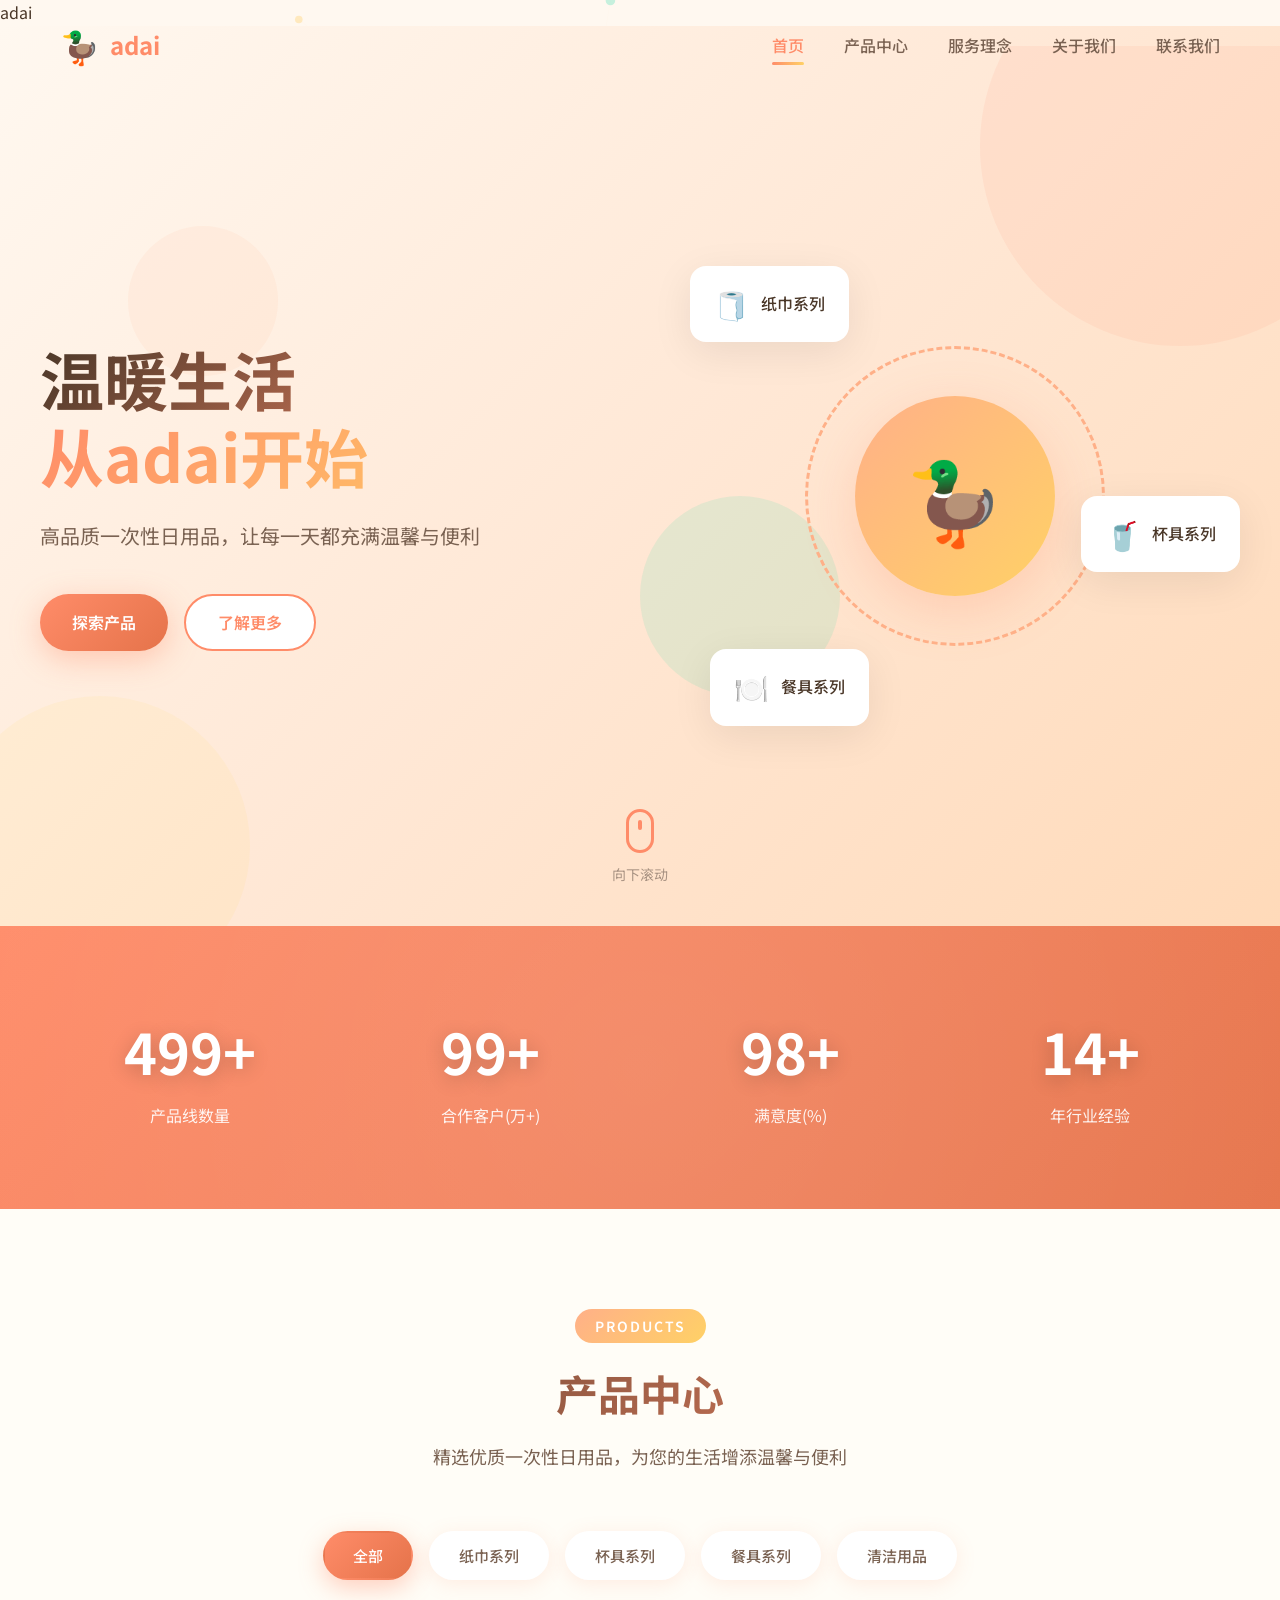
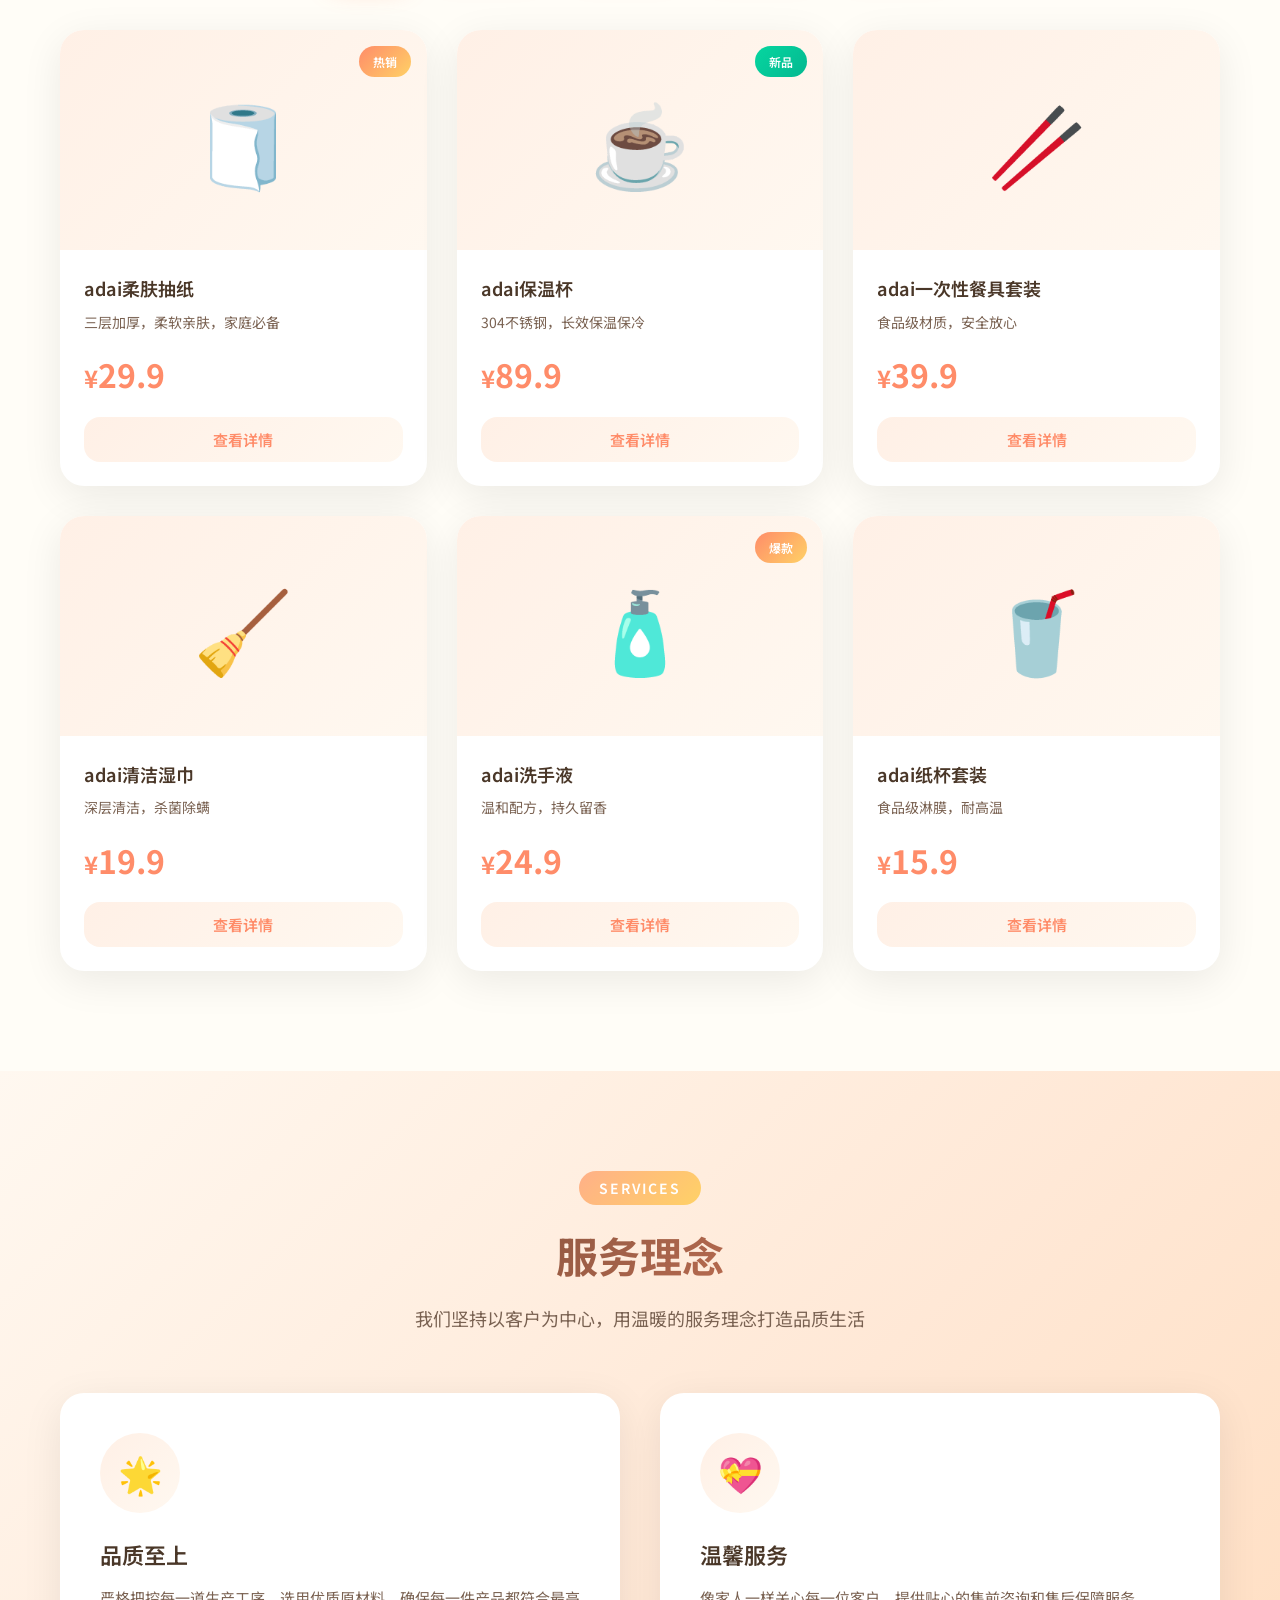
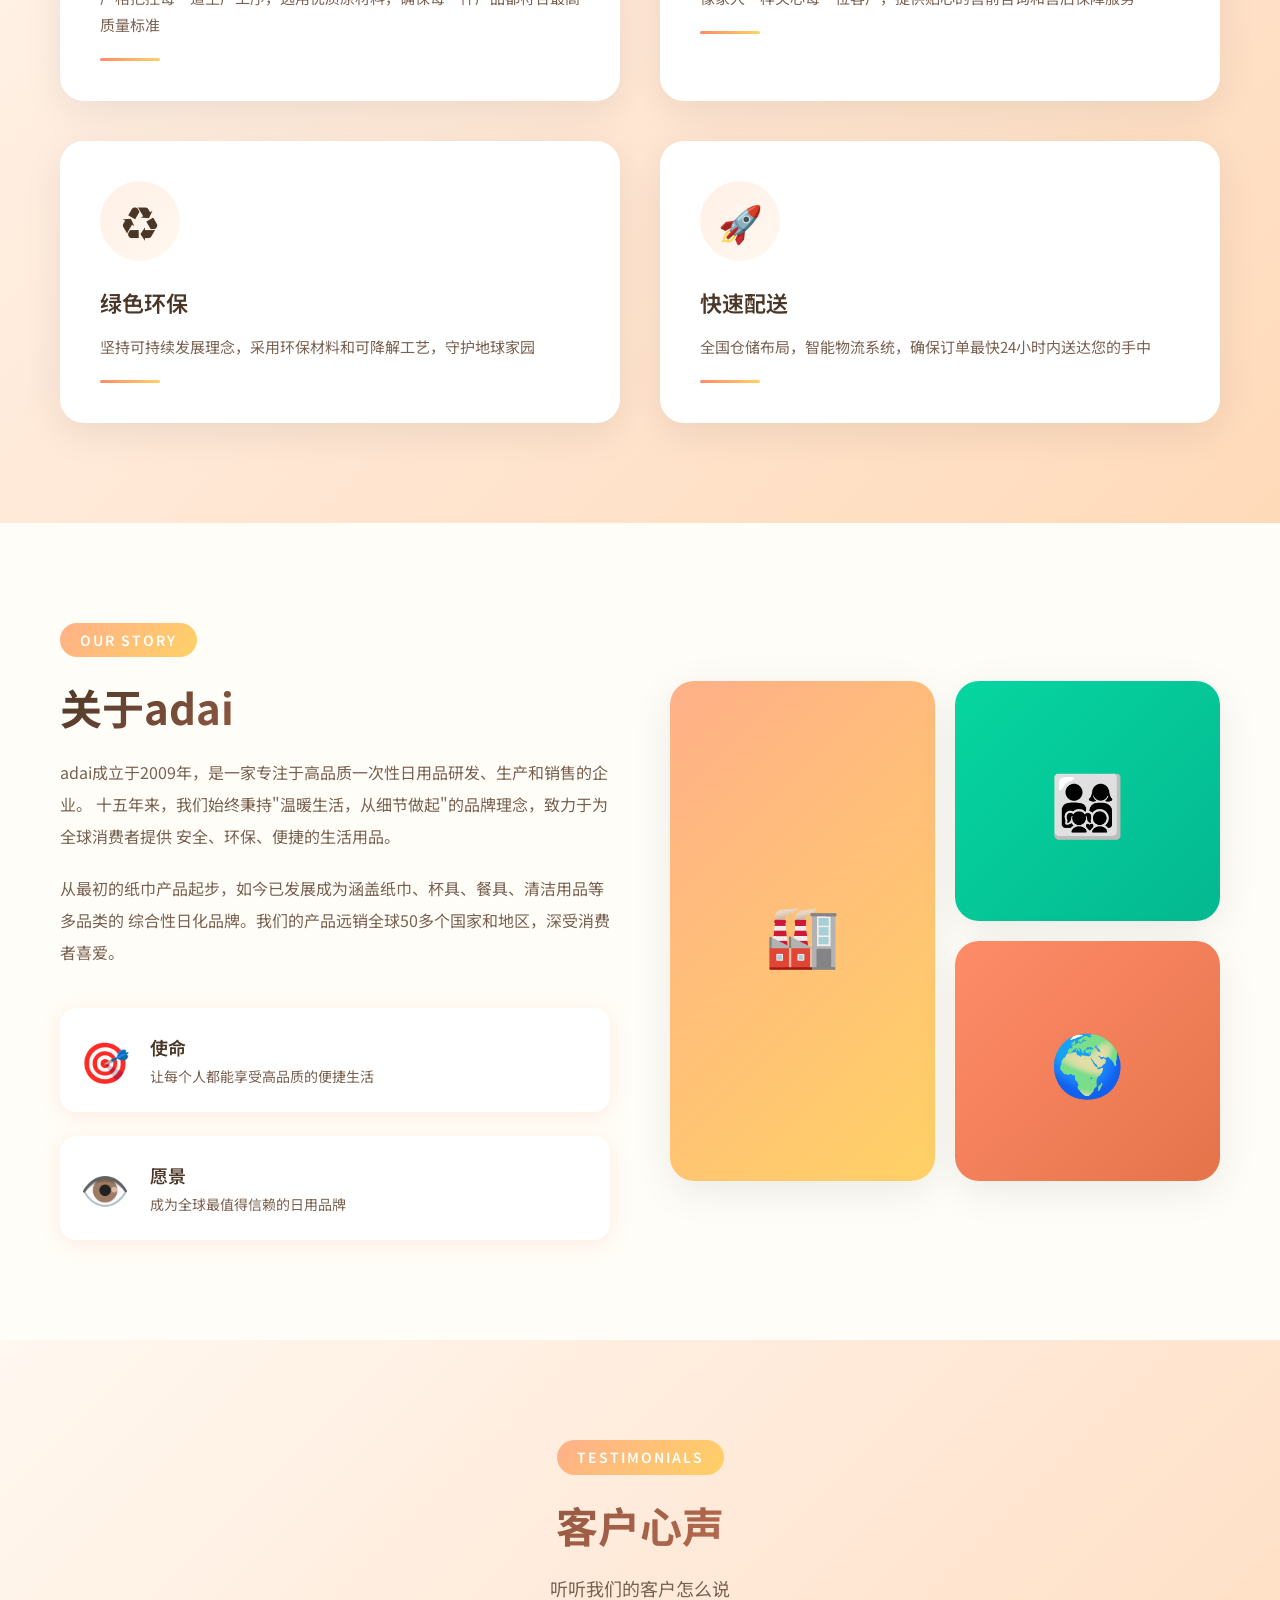
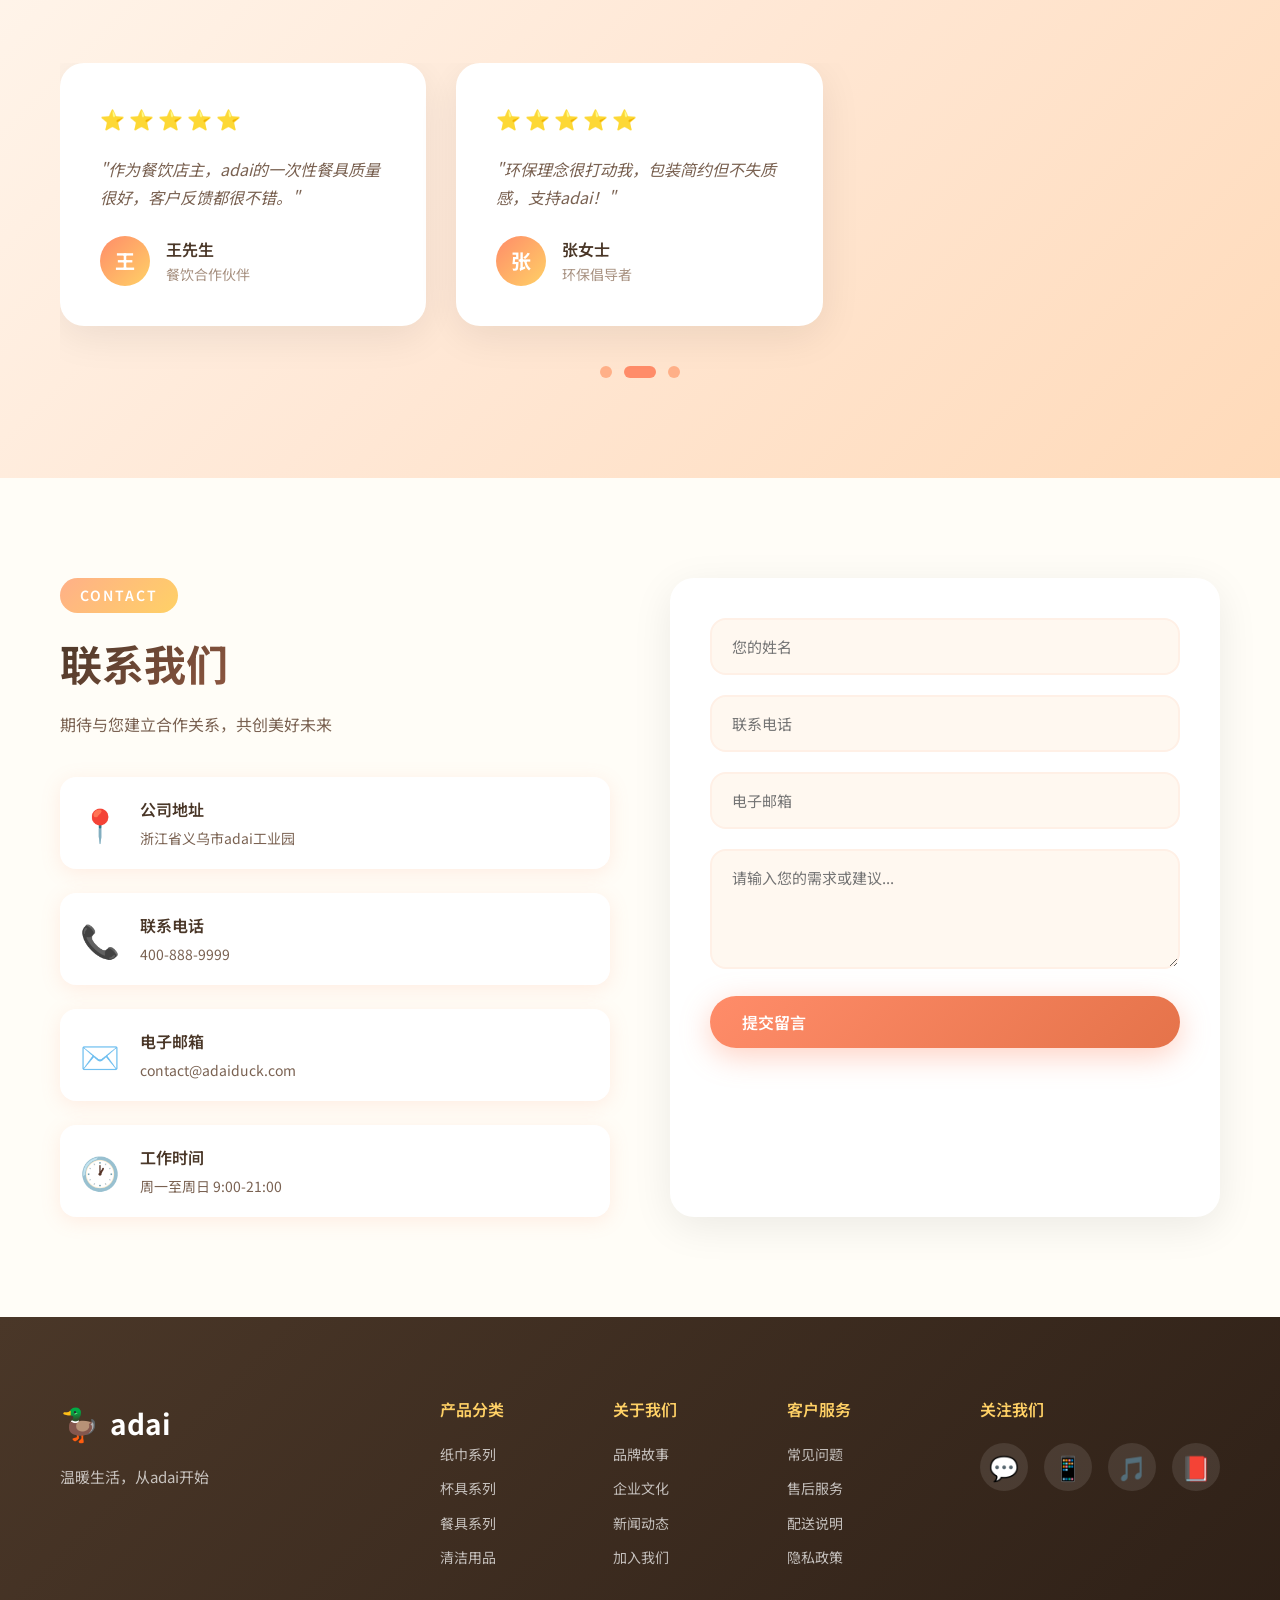
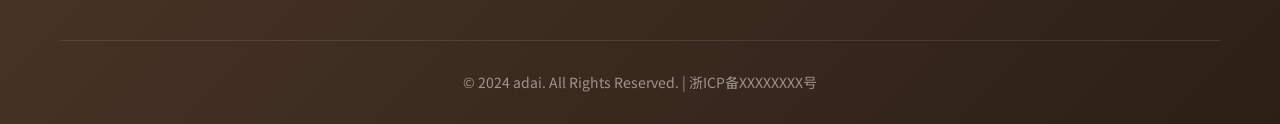
==== commit a78c3fea: "Add files via upload" ====
--- a/index.html
+++ b/index.html
@@ -1,902 +1,482 @@
-<!DOCTYPE html>
-<html xmlns="http://www.w3.org/1999/xhtml">
+﻿<!DOCTYPE html>adai
+<html lang="zh-CN">
 <head>
-  <meta charset="utf-8" />
-  <meta name="generator" content="pandoc" />
-  <meta name="viewport" content="width=device-width, initial-scale=1.0, user-scalable=yes" />
-  <title>逆命·戊戌遗孤</title>
-  <style>
-    /* Default styles provided by pandoc.
-    ** See https://pandoc.org/MANUAL.html#variables-for-html for config info.
-    */
-    html {
-      color: #1a1a1a;
-      background-color: #fdfdfd;
-    }
-    body {
-      margin: 0 auto;
-      max-width: 36em;
-      padding-left: 50px;
-      padding-right: 50px;
-      padding-top: 50px;
-      padding-bottom: 50px;
-      hyphens: auto;
-      overflow-wrap: break-word;
-      text-rendering: optimizeLegibility;
-      font-kerning: normal;
-    }
-    @media (max-width: 600px) {
-      body {
-        font-size: 0.9em;
-        padding: 12px;
-      }
-      h1 {
-        font-size: 1.8em;
-      }
-    }
-    @media print {
-      html {
-        background-color: white;
-      }
-      body {
-        background-color: transparent;
-        color: black;
-        font-size: 12pt;
-      }
-      p, h2, h3 {
-        orphans: 3;
-        widows: 3;
-      }
-      h2, h3, h4 {
-        page-break-after: avoid;
-      }
-    }
-    p {
-      margin: 1em 0;
-    }
-    a {
-      color: #1a1a1a;
-    }
-    a:visited {
-      color: #1a1a1a;
-    }
-    img {
-      max-width: 100%;
-    }
-    svg {
-      height: auto;
-      max-width: 100%;
-    }
-    h1, h2, h3, h4, h5, h6 {
-      margin-top: 1.4em;
-    }
-    h5, h6 {
-      font-size: 1em;
-      font-style: italic;
-    }
-    h6 {
-      font-weight: normal;
-    }
-    ol, ul {
-      padding-left: 1.7em;
-      margin-top: 1em;
-    }
-    li > ol, li > ul {
-      margin-top: 0;
-    }
-    blockquote {
-      margin: 1em 0 1em 1.7em;
-      padding-left: 1em;
-      border-left: 2px solid #e6e6e6;
-      color: #606060;
-    }
-    code {
-      white-space: pre-wrap;
-      font-family: Menlo, Monaco, Consolas, 'Lucida Console', monospace;
-      font-size: 85%;
-      margin: 0;
-      hyphens: manual;
-    }
-    pre {
-      margin: 1em 0;
-      overflow: auto;
-    }
-    pre code {
-      padding: 0;
-      overflow: visible;
-      overflow-wrap: normal;
-    }
-    .sourceCode {
-     background-color: transparent;
-     overflow: visible;
-    }
-    hr {
-      border: none;
-      border-top: 1px solid #1a1a1a;
-      height: 1px;
-      margin: 1em 0;
-    }
-    table {
-      margin: 1em 0;
-      border-collapse: collapse;
-      width: 100%;
-      overflow-x: auto;
-      display: block;
-      font-variant-numeric: lining-nums tabular-nums;
-    }
-    table caption {
-      margin-bottom: 0.75em;
-    }
-    tbody {
-      margin-top: 0.5em;
-      border-top: 1px solid #1a1a1a;
-      border-bottom: 1px solid #1a1a1a;
-    }
-    th {
-      border-top: 1px solid #1a1a1a;
-      padding: 0.25em 0.5em 0.25em 0.5em;
-    }
-    td {
-      padding: 0.125em 0.5em 0.25em 0.5em;
-    }
-    header {
-      margin-bottom: 4em;
-      text-align: center;
-    }
-    #TOC li {
-      list-style: none;
-    }
-    #TOC ul {
-      padding-left: 1.3em;
-    }
-    #TOC > ul {
-      padding-left: 0;
-    }
-    #TOC a:not(:hover) {
-      text-decoration: none;
-    }
-    span.smallcaps{font-variant: small-caps;}
-    div.columns{display: flex; gap: min(4vw, 1.5em);}
-    div.column{flex: auto; overflow-x: auto;}
-    div.hanging-indent{margin-left: 1.5em; text-indent: -1.5em;}
-    /* The extra [class] is a hack that increases specificity enough to
-       override a similar rule in reveal.js */
-    ul.task-list[class]{list-style: none;}
-    ul.task-list li input[type="checkbox"] {
-      font-size: inherit;
-      width: 0.8em;
-      margin: 0 0.8em 0.2em -1.6em;
-      vertical-align: middle;
-    }
-    .display.math{display: block; text-align: center; margin: 0.5rem auto;}
-  </style>
+    <meta charset="UTF-8">
+    <meta name="viewport" content="width=device-width, initial-scale=1.0, maximum-scale=1.0, user-scalable=no">
+    <title>adai - 温暖每一天，品质生活</title>
+    <link rel="stylesheet" href="style.css">
+    <link rel="preconnect" href="https://fonts.googleapis.com">
+    <link href="https://fonts.googleapis.com/css2?family=Noto+Sans+SC:wght@300;400;500;700&display=swap" rel="stylesheet">
 </head>
 <body>
-<header id="title-block-header">
-<h1 class="title">逆命·戊戌遗孤</h1>
-</header>
-<p><strong>逆命·戊戌遗孤</strong></p>
-<p>——以黑暗为刃，以命运为敌</p>
-<p>背景：晚清·光绪二十四年至二十六年</p>
-<p>（1898—1900）</p>
-<p><strong>序章 · 血夜</strong></p>
-<p>光绪二十四年，八月十三日。</p>
-<p>京城的天空被一层铅灰色的云压得极低，像是要坠落下来，把整座紫禁城连同它的罪恶一起埋葬。</p>
-<p>菜市口的刑场已经搭好了台子。六个人跪成一排，背后插着写有姓名的木牌。围观的百姓里三层外三层，有的面无表情，有的窃窃私语，有的甚至嗑着瓜子——仿佛台上跪着的不是为国请命的书生，而是一出折子戏里的配角。</p>
-<p>谭嗣同是最后一个上刑场的。</p>
-<p>他没有跪。刽子手按了他三次，他三次挺直了脊梁。最后还是他自己缓缓跪了下去——不是因为屈服，而是因为他不想让刽子手有机会弄断他的膝盖骨。他要站着死，至少在刀落之前。</p>
-<p><strong>“</strong>有心杀贼，无力回天，死得其所，快哉快哉！”</p>
-<p>刀光一闪。鲜血溅在青石板上，像一朵骤然绽放的红梅。</p>
-<p>与此同时，京城东南方向，一座不起眼的四合院里，另一场杀戮正在无声地进行。</p>
-<p>顾家——翰林院侍读学士顾怀瑾的府邸。顾怀瑾虽不是戊戌六君子之一，却是维新派的核心幕僚，康有为上书的代笔人之一。变法失败的消息传来的当天夜里，荣禄的亲兵就包围了这座院子。</p>
-<p>没有审判，没有宣判。</p>
-<p>顾怀瑾被拖到院子里，当着全家人的面斩首。他的妻子撞柱而亡。仆人们四散奔逃，哭喊声被夜风吞没。</p>
-<p>只有一个孩子活了下来。</p>
-<p>七岁的顾渊被一双沾满血污的手从柴房的稻草堆里拽了出来。那双手属于一个十三岁的少年——邻居家的孩子，穿着一件已经洗得发白的粗布衫子，浑身发抖，却死死攥着顾渊的胳膊不放。</p>
-<p><strong>“</strong>别出声……求你，别出声……”</p>
-<p>少年把顾渊塞进一个装满烂菜叶的竹筐里，用一辆破板车推着，从后巷的小门溜了出去。身后是火光冲天的顾府，和越来越近的马蹄声。</p>
-<p>那个少年叫沈岳。</p>
-<p>顾渊记住了那双沾血的手，却不知道它属于谁。他只记得那双手冰冷彻骨，却是在那个地狱般的夜晚里，唯一触碰过他的温度。</p>
-<p>* * *</p>
-<p>沈岳把顾渊送到了城南一座破败的土地庙里，用仅有的几个铜板买了一碗热粥塞到他手里。</p>
-<p><strong>“</strong>你在这里等着，天亮了会有人来接你。”</p>
-<p>顾渊没有哭。他端着那碗粥，一口一口地喝，喝得很慢，好像在用这种方式留住某种东西——某种他还来不及理解就已经失去的东西。</p>
-<p><strong>“</strong>你叫什么名字？”</p>
-<p>少年愣了一下，摇了摇头，转身走进了夜色里。</p>
-<p>他始终没有回头。</p>
-<p>不是因为不想，而是因为他怕一回头，就再也迈不动脚步了。</p>
-<p>那一年，沈岳的父亲——一个小小的维新派文官——被以“从逆”之名流放新疆。沈岳知道，父亲这一去，便再无归期。</p>
-<p>他没有告诉顾渊这些。他只是把那个孩子从死亡里拉了出来，然后转身走进了自己的深渊。</p>
-<p><strong>第一章 · 归来</strong></p>
-<p><strong>一</strong></p>
-<p>光绪二十六年，春。天津。</p>
-<p>海河的水还是那么浑浊，带着上游冲下来的泥沙和两岸租界排出的污水，缓缓流向渤海。河面上停着各国的军舰——英国的、法国的、日本的、俄国的——桅杆上的旗帜在风中猎猎作响，像是一群秃鹫在争食一具尚未断气的尸体。</p>
-<p>顾渊站在紫竹林租界的码头边，看着一艘从上海驶来的客船缓缓靠岸。</p>
-<p>他今年二十二岁。穿着一身剪裁考究的深灰色西装，脚上是擦得锃亮的皮鞋，鼻梁上架着一副金丝边眼镜。乍一看，和那些在租界里进出的洋行买办没什么两样。</p>
-<p>但他的眼睛出卖了他。</p>
-<p>那双眼睛太安静了。安静得像一口枯井，看不见底，也看不见光。</p>
-<p>十二年了。</p>
-<p>从那个血夜到现在，整整十二年。他被一个在天津做洋布生意的远房亲戚收养，改名换姓，送去了日本留学。在东京的法政大学里，他读完了法律，又读完了政治，成绩优异，教授们都说他是“天生的政治家”。</p>
-<p>没有人知道他的真名。没有人知道他的过去。</p>
-<p>这十二年里，他只做了一件事——等待。</p>
-<p>等待一个时机，一个回到这片土地上的时机。现在，时机来了。</p>
-<p>他拎起一只皮箱，随着人流走下跳板。码头上人声鼎沸，苦力们扛着货物在栈桥上穿梭，洋人的太太们撑着阳伞在路边等马车，几个印度巡捕拿着警棍驱赶着靠近的乞丐。</p>
-<p>一个穿着破棉袄的老乞丐跪在路边，向每一个路过的行人磕头。一个洋人踢了他一脚，他滚到一旁，又爬起来继续磕。</p>
-<p>顾渊看了他一眼，然后移开了目光。</p>
-<p>不是冷漠。而是他知道——同情救不了任何人。他试过。</p>
-<p><strong>二</strong></p>
-<p>天津卫的城厢在庚子年之前还是一片繁华。估衣街上的绸缎庄鳞次栉比，北门外的大胡同商贾云集，南门外的小站新军营房整齐划一。但繁华的表象下，暗流涌动。</p>
-<p>义和团在山东、直隶一带蔓延，打着“扶清灭洋”的旗号，烧教堂、杀洋人、毁铁路。列强的军舰在海上游弋，公使们频频照会总理衙门，措辞一次比一次强硬。朝廷里，慈禧太后和光绪帝的矛盾已经到了不可调和的地步。</p>
-<p>而在这乱局的中心——天津小站，一支新式陆军正在悄然壮大。</p>
-<p>这就是顾渊回来的目的。</p>
-<p>他在法租界的一家旅店住下，用“顾明远”的名字登记了客房。然后他换了一身长衫，戴上瓜皮帽，把自己伪装成一个从南方来的布商，出了门。</p>
-<p>他没有直接去小站。他先去了南市。</p>
-<p>南市是天津卫最热闹的地方，也是最容易打探消息的地方。茶馆、戏楼、赌场、妓院，三教九流汇聚于此。顾渊找了一家不起眼的茶馆，要了一壶碧螺春，坐在角落里听人闲聊。</p>
-<p>茶馆里坐满了人。一个说书先生正在讲《三国演义》，讲到“群英会蒋干中计”一段，台下叫好声一片。但顾渊注意到的不是说书先生，而是角落里几个穿着新军制服的年轻军官。</p>
-<p>他们喝着茶，声音压得很低，但顾渊的耳朵极其敏锐——这是他在日本时养成的习惯。</p>
-<p><strong>“</strong>听说了吗？袁大人又往营里调了一批新式步枪，德国造的毛瑟枪，比咱们用的汉阳造强多了。”</p>
-<p><strong>“</strong>袁大人这是要干什么？真要和洋人打？”</p>
-<p><strong>“</strong>打什么打？你看看朝廷那个德行，太后老佛爷天天在颐和园听戏，光绪帝被关在瀛台连门都出不了。谁来指挥打仗？”</p>
-<p><strong>“</strong>我听说……有人想借义和团的力量，逼洋人让步。”</p>
-<p><strong>“</strong>义和团？那帮刀枪不入的神棍？他们连洋人的枪炮都挡不住，还指望他们救国？”</p>
-<p>顾渊微微眯起眼睛。</p>
-<p>他端起茶杯，轻轻吹了吹浮沫，嘴角浮起一丝几乎不可察觉的弧度。</p>
-<p>新军。袁世凯。义和团。朝廷。列强。</p>
-<p>所有的棋子都已经摆好了，只差一个人来推动第一颗。</p>
-<p><strong>三</strong></p>
-<p>夜深了。</p>
-<p>顾渊回到旅店，关上门，从皮箱的夹层里取出一面铜镜。</p>
-<p>那面铜镜很旧了，背面刻着一条盘龙，龙的眼睛处嵌着两颗暗红色的宝石。这是他从父亲那里继承的唯一遗物——顾怀瑾被杀之前，把它塞进了小顾渊的手里。</p>
-<p>他一直不知道这面铜镜有什么用，直到三年前在东京。</p>
-<p>那天晚上，他在上野公园的樱花树下遇到了一个女人。</p>
-<p>她穿着一件月白色的旗袍，站在月光下，像是画里走出来的人。长发垂到腰际，皮肤白得近乎透明，一双眼睛深邃如潭，仿佛藏着千年的秘密。</p>
-<p>她叫苏婉清。至少她是这么自我介绍的。</p>
-<p><strong>“</strong>你身上有它的气息。”</p>
-<p>她看着顾渊手中的铜镜，目光中带着一种说不清道不明的复杂情绪。</p>
-<p><strong>“</strong>什么气息？”</p>
-<p><strong>“</strong>龙脉的气息。这面镜子，是前朝国师留下的法器。你的祖先，曾是守护龙脉的世家。”</p>
-<p>顾渊以为她疯了。但他没有走。</p>
-<p>苏婉清告诉他，这面铜镜叫做“摄心镜”，是明代一位方士用龙脉灵石铸造的法器。持有者可以通过它与他人的精神产生共鸣，在特定的条件下，甚至可以短暂地操控他人的意志。</p>
-<p><strong>“</strong>操控意志？你是说……像催眠一样？”</p>
-<p><strong>“</strong>比催眠更深。催眠只能影响表意识，而摄心镜可以直接触及一个人的精神核心。被影响的人不会知道自己被操控——他们会以为那些想法和决定都是自己做出的。”</p>
-<p><strong>“</strong>代价呢？”</p>
-<p>苏婉清沉默了片刻。</p>
-<p><strong>“</strong>每一次使用，都会消耗你的一部分生命力。用得越多，你的寿命就越短。而且……”</p>
-<p><strong>“</strong>而且什么？”</p>
-<p><strong>“</strong>而且，它会改变你。你会变得越来越冷酷，越来越难以感受到人类的情感。最终，你会变成一个只有理智没有感情的怪物。”</p>
-<p>顾渊低头看着手中的铜镜。月光照在盘龙上，那两颗暗红色的宝石像是活了一样，闪烁着诡异的光芒。</p>
-<p><strong>“</strong>我不在乎。”</p>
-<p>他说这句话的时候，声音平静得可怕。</p>
-<p>从那天起，苏婉清开始教他如何使用摄心镜。训练持续了整整三年。顾渊天资聪颖，进步极快，但代价也同样惊人——他的头发开始变白，眼眶周围出现了与年龄不符的细纹。</p>
-<p>苏婉清看着他，眼中闪过一丝不忍。但那种不忍转瞬即逝，快得连她自己都没有察觉。</p>
-<p>三个月前，她说了一句让顾渊至今仍在回味的话——</p>
-<p><strong>“</strong>你准备好了。回去吧，去做你想做的事。但记住，这面镜子选中你，不是因为你有多强大，而是因为你有多孤独。孤独的人，才不会被感情拖累。”</p>
-<p>顾渊当时没有多想。但后来，每当夜深人静的时候，这句话就会像一根刺一样扎在他心里。</p>
-<p>* * *</p>
-<p>此刻，他坐在天津法租界的旅店里，手中握着那面铜镜。镜面映出他的脸——消瘦、苍白、眼窝深陷，但那双眼睛里燃烧着某种近乎疯狂的光芒。</p>
-<p>他闭上眼睛，将精神注入铜镜。</p>
-<p>镜面上的盘龙缓缓游动起来，那两颗宝石发出幽幽的红光。一股冰冷的能量从铜镜中涌出，沿着他的手臂蔓延到全身，最后汇聚在他的双眼之中。</p>
-<p>当他再次睁开眼睛时，瞳孔变成了暗红色。</p>
-<p>摄心术，启动。</p>
-<p><strong>第二章 · 新军</strong></p>
-<p><strong>一</strong></p>
-<p>天津小站，位于城南三十里处，原本是一片荒凉的盐碱地。自李鸿章在此练兵以来，这里逐渐发展成北洋新军的大本营。营房整齐划一，校场宽阔平坦，每日操练的号角声在旷野上回荡。</p>
-<p>顾渊用了三天时间，摸清了小站新军的基本情况。</p>
-<p>袁世凯在小站练兵已有数年，麾下新建陆军约七千人，编为左右两翼，每翼辖数营。军官多为天津武备学堂的毕业生，也有从淮军旧部中选拔的老兵。装备以德国毛瑟步枪为主，辅以克虏伯野炮，是当时中国最精锐的武装力量。</p>
-<p>但精锐归精锐，内部并不团结。</p>
-<p>袁世凯用人讲究“恩威并施”，对下属既给好处又留把柄。军官们表面上一团和气，暗地里却各怀心思。有人忠于袁世凯，有人忠于朝廷，有人忠于革命党，还有人只忠于银子。</p>
-<p>这种分裂，正是顾渊需要的。</p>
-<p>他以“顾明远”的身份，通过远房亲戚的关系，结识了新军中一个叫赵德安的管带。赵德安是袁世凯的老部下，在小站练兵时就跟着他了，为人豪爽，好酒好赌，最大的弱点是贪财。</p>
-<p>顾渊请赵德安在南市最好的酒楼吃了一顿饭，席间拿出了一千两银票。</p>
-<p><strong>“</strong>赵大哥，小弟初来天津，想做点军需上的买卖，还望大哥多多关照。”</p>
-<p>赵德安看着那张银票，眼睛都直了。一千两，够他赌三个月的。</p>
-<p><strong>“</strong>顾老弟客气了！在天津卫，有什么事尽管找你赵哥！”</p>
-<p>顾渊笑了笑，举起酒杯。</p>
-<p><strong>“</strong>那就先谢过赵大哥了。改天小弟设宴，请赵大哥带几个朋友一起来，小弟想在天津多结交些朋友。”</p>
-<p>赵德安拍着胸脯答应了。</p>
-<p>他不知道，他答应的不是一顿饭，而是一张网的开端。</p>
-<p><strong>二</strong></p>
-<p>三天后，赵德安果然带了几个军官来赴宴。顾渊在南市的“醉仙楼”订了一个雅间，备了上好的酒菜，还叫了两个唱曲的姑娘助兴。</p>
-<p>酒过三巡，顾渊开始观察这些人。</p>
-<p>赵德安自不必说，是个粗人，三杯酒下肚就开始吹嘘自己在小站的“光辉事迹”。旁边一个姓刘的队官是个马屁精，赵德安说什么他都附和。还有一个姓孙的，沉默寡言，但眼神锐利，一直在暗中打量顾渊。</p>
-<p>顾渊注意到了孙队官。</p>
-<p>散席之后，他单独留下了孙队官，两人到茶馆里喝茶。</p>
-<p><strong>“</strong>孙兄看起来不像一般的行伍之人。”</p>
-<p>孙队官——孙伯年——放下茶杯，目光直视顾渊。</p>
-<p><strong>“</strong>顾先生也不像一般的商人。”</p>
-<p>两人对视了片刻，然后同时笑了。</p>
-<p><strong>“</strong>孙兄在军中待了多久？”</p>
-<p><strong>“</strong>十二年。从天津武备学堂毕业后就入了军。”</p>
-<p><strong>“</strong>十二年……那应该经历过不少事。”</p>
-<p><strong>“</strong>该经历的都经历了。不该经历的，也经历了。”</p>
-<p>孙伯年的语气平淡，但顾渊听出了其中的苦涩。他决定试探一下。</p>
-<p><strong>“</strong>孙兄觉得，这个朝廷，还有救吗？”</p>
-<p>孙伯年端起茶杯，喝了一口，没有立刻回答。过了很久，他才缓缓开口——</p>
-<p><strong>“</strong>顾先生，有些话，在茶馆里不能说。”</p>
-<p>顾渊点了点头。他知道，孙伯年不是不想说，而是不敢说。这种人在军中见惯了风浪，知道隔墙有耳。</p>
-<p><strong>“</strong>那改天，我请孙兄到舍下，咱们好好聊聊。”</p>
-<p><strong>“</strong>好。”</p>
-<p>孙伯年站起身，走到门口时忽然停下脚步，回头看了顾渊一眼。</p>
-<p><strong>“</strong>顾先生，我见过很多人。有想发财的，有想当官的，有想出名的。但你的眼睛里，这些东西都没有。你的眼睛里只有一样东西——恨。”</p>
-<p>说完，他推门走了出去。</p>
-<p>顾渊坐在原地，手指无意识地摩挲着袖口里的铜镜。</p>
-<p>恨。</p>
-<p>他说得没错。顾渊心里确实只有恨。</p>
-<p>但那恨不是针对某个人的，而是针对整个时代的。</p>
-<p><strong>三</strong></p>
-<p>接下来的一个月，顾渊以“布商顾明远”的身份，逐渐融入了天津新军的圈子。他出手阔绰，为人圆滑，很快就在军官中建立了不错的人脉。</p>
-<p>但他真正的工作，是在暗处进行的。</p>
-<p>每个月圆之夜，当摄心镜的力量达到巅峰时，顾渊会锁定一个目标，然后使用摄心术。</p>
-<p>第一次使用，是在赵德安身上。</p>
-<p>那天晚上，赵德安喝得酩酊大醉，顾渊把他扶回了营房。在昏暗的灯光下，顾渊取出铜镜，将精神注入其中，然后直视赵德安的眼睛。</p>
-<p>赵德安的瞳孔在暗红色的光芒中涣散了。他的意识像是被一层薄雾笼罩，变得模糊而顺从。</p>
-<p><strong>“</strong>从明天起，你听我的话。”</p>
-<p>顾渊的声音很轻，但每一个字都像铁钉一样钉入了赵德安的精神深处。</p>
-<p><strong>“</strong>你会在军中替我收集情报，把营中的一切动向都告诉我。你不会记得是我让你这么做的，你会以为这是你自己的主意。”</p>
-<p><strong>“</strong>明白吗？”</p>
-<p><strong>“</strong>明白……”</p>
-<p>赵德安的声音含糊不清，像一个梦游的人。</p>
-<p>顾渊收回了铜镜。赵德安打了个哈欠，翻了个身，沉沉睡去。他不会记得今晚发生的任何事情。但从明天开始，他会像变了一个人一样，不自觉地开始为顾渊做事。</p>
-<p>顾渊走出营房，站在月光下。一阵眩晕袭来，他扶住墙壁，等了好一会儿才恢复过来。</p>
-<p>这是使用摄心术的代价。第一次使用，反应还算轻微。但他知道，随着使用次数的增加，代价会越来越重。</p>
-<p>他抬起手，看了看自己的手指。在月光下，他发现手背上多了一条细如发丝的裂纹，像是瓷器即将碎裂的前兆。</p>
-<p>他没有在意。</p>
-<p>或者说，他选择了不在意。</p>
-<p><strong>第三章 · 镜中人</strong></p>
-<p><strong>一</strong></p>
-<p>苏婉清是在顾渊回到天津两周后出现的。</p>
-<p>那天傍晚，顾渊从南市回到法租界的旅店，推开门，发现一个女人正坐在窗边，手里拿着一本书，借着夕阳的余晖在读。</p>
-<p>月白色旗袍，长发垂腰，皮肤白如凝脂。和三年前在上野公园初见时一模一样。</p>
-<p><strong>“</strong>你怎么找到这里的？”</p>
-<p>苏婉清合上书，抬起头，微微一笑。</p>
-<p><strong>“</strong>摄心镜和我之间有感应。你走到哪里，我都能找到你。”</p>
-<p>顾渊皱了皱眉。这个回答让他不太舒服——这意味着他的行踪一直在别人的掌控之中。</p>
-<p><strong>“</strong>你来做什么？”</p>
-<p><strong>“</strong>来提醒你一件事。”</p>
-<p>苏婉清站起身，走到他面前，目光直视他的双眼。夕阳的光芒从她身后照过来，给她的轮廓镀上了一层金色的光晕，像是一尊佛像。但顾渊知道，她不是佛。</p>
-<p><strong>“</strong>摄心镜的力量不是无限的。每使用一次，你的精神就会被侵蚀一分。当侵蚀超过你的承受极限时，镜子会反噬——不是夺走你的性命，而是夺走你的灵魂。你会变成一个空壳，活着，但没有思想，没有意志，没有自我。”</p>
-<p><strong>“</strong>我知道。”</p>
-<p><strong>“</strong>你知道？那你为什么还要用？”</p>
-<p><strong>“</strong>因为这是唯一的办法。”</p>
-<p>顾渊走到窗边，看着窗外天津卫的街景。远处，海河上的汽笛声呜呜作响，像是一头垂死的巨兽在呻吟。</p>
-<p><strong>“</strong>这个国家已经病入膏肓了。朝廷腐败，列强欺凌，百姓如蝼蚁。我能做什么？写文章？上书请愿？还是像那些维新前辈一样，把脑袋别在裤腰带上搞变法，最后落个菜市口砍头的下场？”</p>
-<p>他转过身，直视苏婉清。</p>
-<p><strong>“</strong>不。我要用我自己的方式，把这个烂透的世道翻过来。”</p>
-<p>苏婉清沉默了很久。最后，她轻轻叹了口气。</p>
-<p><strong>“</strong>你和你父亲一样固执。”</p>
-<p>顾渊浑身一震。</p>
-<p><strong>“</strong>你认识我父亲？”</p>
-<p><strong>“</strong>何止认识。”</p>
-<p>苏婉清转过身去，背对着顾渊。夕阳已经完全沉入地平线以下，房间里只剩下暮色。她的声音在暮色中显得飘忽不定，像是来自很远很远的地方。</p>
-<p><strong>“</strong>你的父亲顾怀瑾，是摄心镜的上一任守护者。这面镜子，是他从家族中继承的。他本可以用它改变很多事，但他选择了不用。他说，操控人心是不义之举，哪怕目的是正义的。”</p>
-<p><strong>“</strong>然后呢？”</p>
-<p><strong>“</strong>然后……他因为不用它，死了。”</p>
-<p>顾渊攥紧了拳头。指甲深深嵌入掌心，几乎要刺破皮肤。</p>
-<p><strong>“</strong>你的意思是，如果他用了摄心镜，就不会死？”</p>
-<p><strong>“</strong>我不知道。也许会，也许不会。但我知道的是——他死的时候，没有遗憾。他可以操控荣禄的亲兵，但他没有。他可以影响慈禧太后的决定，但他没有。他选择了用自己的方式去战斗，哪怕代价是死亡。”</p>
-<p>顾渊冷笑了一声。</p>
-<p><strong>“</strong>然后他死了。他的妻子死了。他的家被烧了。他的儿子变成了一个孤儿，在破庙里喝着陌生人给的热粥，用了十二年才爬出那个深渊。”</p>
-<p>他的声音平静得可怕。</p>
-<p><strong>“</strong>他确实没有遗憾。但遗憾留给了活着的人。”</p>
-<p>房间里陷入了长久的沉默。</p>
-<p>最后，苏婉清打破了沉默。</p>
-<p><strong>“</strong>我不会阻止你。但我有一个条件。”</p>
-<p><strong>“</strong>什么条件？”</p>
-<p><strong>“</strong>每使用一次摄心术之后，你必须让我检查你的精神状态。如果我发现侵蚀超过了安全线，你必须停止使用。”</p>
-<p>顾渊看着她，目光中带着审视。</p>
-<p><strong>“</strong>你为什么要帮我？”</p>
-<p>苏婉清没有回答。她只是微微一笑，那个笑容里藏着太多顾渊看不懂的东西。</p>
-<p><strong>二</strong></p>
-<p>苏婉清住进了旅店的隔壁房间。从那以后，她几乎每天都会和顾渊见面，有时候是喝茶聊天，有时候是陪他在街上走一走。</p>
-<p>顾渊发现，苏婉清对晚清的政治格局了如指掌。她对朝廷内部的人事关系、各派势力的消长、列强之间的博弈，都如数家珍。这种了解不是从书本上得来的，而是来自某种……亲身的经历。</p>
-<p>他开始怀疑苏婉清的身份。</p>
-<p>一天晚上，两人坐在旅店的天台上，看着天津卫的夜景。远处的租界灯火通明，近处的城厢却一片漆黑，只有零星的灯笼在巷子里摇曳。</p>
-<p><strong>“</strong>婉清，你到底是什么人？”</p>
-<p>苏婉清转过头，看着他。月光照在她的脸上，那张脸美得不像真人，像是某种不属于这个世界的存在。</p>
-<p><strong>“</strong>你觉得我是什么人？”</p>
-<p><strong>“</strong>我不知道。但我知道你不是普通人。你对摄心镜的了解，对这个时代的了解，都超出了一个普通女子应有的范围。你到底是谁？”</p>
-<p>苏婉清沉默了片刻，然后轻轻笑了。</p>
-<p><strong>“</strong>你以后会知道的。但现在还不是时候。”</p>
-<p>顾渊没有追问。他知道，有些事情急不来。</p>
-<p>但他心里多了一根刺。</p>
-<p>苏婉清的话、苏婉清的笑、苏婉清偶尔流露出的那丝不忍——所有这些碎片拼凑在一起，隐隐指向一个他不愿意面对的答案。</p>
-<p>他选择了暂时不去想它。</p>
-<p>他有更重要的事情要做。</p>
-<p><strong>第四章 · 沈岳</strong></p>
-<p><strong>一</strong></p>
-<p>顾渊第一次见到沈岳，是在小站新军的校场上。</p>
-<p>那天他跟着赵德安去营里“谈生意”，远远地看见校场上正在举行射击考核。一个年轻军官站在靶场尽头，手持毛瑟步枪，动作干净利落。</p>
-<p>砰——砰——砰——</p>
-<p>五枪，五中靶心。</p>
-<p>周围响起一片叫好声。但那个军官面无表情，放下枪，转身就走。他的步伐稳健而有力，每一步都像是在丈量脚下的土地。</p>
-<p><strong>“</strong>那是谁？”</p>
-<p>顾渊问赵德安。</p>
-<p><strong>“</strong>哦，那是第三标的队官，沈岳。字承远。天津武备学堂的高材生，袁大人亲自提拔的。打仗是一把好手，就是……”</p>
-<p><strong>“</strong>就是什么？”</p>
-<p><strong>“</strong>就是太轴了。认死理，不懂变通。上头让他往东他绝不往西，让他打狗他绝不撵鸡。这种人在官场上混不开的。”</p>
-<p>顾渊看着沈岳远去的背影，心中涌起一种奇怪的感觉。</p>
-<p>那种感觉很淡，像是记忆深处某个被遗忘的角落被轻轻触碰了一下。他说不清那是什么，但那感觉让他有些不安。</p>
-<p>几天后，顾渊在南市的一家茶馆里“偶遇”了沈岳。</p>
-<p>说是偶遇，其实是顾渊刻意安排的。他已经从赵德安那里打听到了沈岳的习惯——每隔几天就会来南市的一家茶馆喝茶，一个人，坐在角落里，一坐就是一下午。</p>
-<p>顾渊端着茶杯走过去，在他对面坐下。</p>
-<p><strong>“</strong>这位兄台，不介意我拼个桌吧？”</p>
-<p>沈岳抬起头，看了他一眼。那双眼睛深邃而锐利，像是一把出鞘的刀。</p>
-<p><strong>“</strong>随便。”</p>
-<p>顾渊笑了笑，开始和他闲聊。从天津的天气聊到南方的丝绸，从洋人的军舰聊到茶馆的碧螺春。沈岳话不多，但每一句都切中要害，显然不是一般的武夫。</p>
-<p>聊着聊着，顾渊把话题引向了时局。</p>
-<p><strong>“</strong>沈兄觉得，这天津卫的局势，往后会怎样？”</p>
-<p>沈岳端起茶杯，喝了一口，没有立刻回答。</p>
-<p><strong>“</strong>不好说。但有一点可以肯定——不会太平。”</p>
-<p><strong>“</strong>哦？何以见得？”</p>
-<p><strong>“</strong>因为所有人都想要天津。朝廷想要，洋人想要，义和团想要，革命党也想要。当所有人都想要同一个东西的时候，就是最危险的时候。”</p>
-<p>顾渊点了点头。</p>
-<p><strong>“</strong>那沈兄觉得，谁应该得到它？”</p>
-<p>沈岳放下茶杯，目光直视顾渊。</p>
-<p><strong>“</strong>谁都不应该'得到'它。天津不是谁的东西，它是百姓的家。谁能让百姓活下去，谁就值得追随。谁把百姓当棋子，谁就该被推翻。”</p>
-<p>说完，他站起身，留下茶钱，头也不回地走了。</p>
-<p>顾渊坐在原地，看着沈岳的背影消失在人群中。</p>
-<p>他忽然想起了十二年前那个夜晚——那双沾血的手，那个把他从柴房里拽出来的少年。</p>
-<p>不可能。</p>
-<p>他在心里否定了这个念头。那个少年不过是个邻家的孩子，怎么可能是新军的军官？而且就算真是同一个人，过了十二年，谁还能认出谁？</p>
-<p>他摇了摇头，把这个荒唐的念头甩出了脑海。</p>
-<p><strong>二</strong></p>
-<p>但命运似乎有意要和他作对。</p>
-<p>一个月后的一个雨夜，顾渊在执行一次秘密任务时，意外遭遇了沈岳。</p>
-<p>那天晚上，顾渊用摄心术操控了一个新军的粮草官，让他偷偷把一批军粮转移到城南的一个仓库里——那是顾渊为未来的行动准备的物资储备点。转移工作在深夜进行，由赵德安安排人手。</p>
-<p>一切都很顺利，直到沈岳突然出现在仓库门口。</p>
-<p>他穿着雨衣，一个人，手里提着一盏灯笼。灯笼的光在雨幕中摇曳，照亮了他那张冷峻的脸。</p>
-<p><strong>“</strong>赵管带，这批军粮是要运到哪里去？”</p>
-<p>赵德安愣住了。他不知道——或者说，他不记得自己为什么要这么做。摄心术的指令让他执行了行动，但没有给他一个合理的解释。</p>
-<p><strong>“</strong>这……这是……”</p>
-<p>顾渊站在暗处，看着这一幕，心中暗叫不好。沈岳的突然出现完全在他的预料之外。他必须想办法化解这个局面。</p>
-<p>他的手伸向袖口里的铜镜。</p>
-<p>但就在这时，沈岳的目光忽然转向了他藏身的方向。</p>
-<p><strong>“</strong>出来吧。我知道你在那里。”</p>
-<p>顾渊僵住了。</p>
-<p>他缓缓从暗处走出来，脸上挂着那副惯用的商人笑容。</p>
-<p><strong>“</strong>沈大人，好巧。”</p>
-<p>沈岳看着他，目光中带着一种复杂到无法形容的情绪。雨水顺着他的脸颊流下来，模糊了他的表情，但模糊不了他眼中那团火焰般的光芒。</p>
-<p><strong>“</strong>顾先生——不，应该叫你什么好呢？”</p>
-<p>顾渊的笑容没有变。</p>
-<p><strong>“</strong>沈大人说笑了，我就是个做布匹买卖的……”</p>
-<p><strong>“</strong>做布匹买卖的人，不会在深夜出现在新军的仓库旁边。”</p>
-<p>两人对峙着。雨越下越大，打在仓库的铁皮屋顶上，发出震耳欲聋的声响。</p>
-<p>顾渊知道，他有两个选择：一，使用摄心术控制沈岳；二，想办法用言语蒙混过关。</p>
-<p>他选择了后者。</p>
-<p>不是因为仁慈，而是因为直觉告诉他——沈岳的精神力极强，摄心术未必能成功。贸然使用，一旦失败，就会暴露自己的能力。</p>
-<p><strong>“</strong>沈大人，我确实有事情瞒着你。但这件事，说起来话长。不如我们找个地方，坐下来好好谈谈？”</p>
-<p>沈岳沉默了片刻，然后点了点头。</p>
-<p><strong>“</strong>好。明天中午，南市醉仙楼。你请客。”</p>
-<p>说完，他转身走进了雨幕中。</p>
-<p>顾渊站在雨中，看着沈岳的背影，心中涌起一种前所未有的不安。</p>
-<p>这个男人，危险。</p>
-<p>不是那种武力上的危险，而是一种更深层的、精神上的危险。他的眼神太清澈了，清澈到像一面镜子，能照出所有隐藏在暗处的东西。</p>
-<p>顾渊第一次觉得，自己引以为傲的伪装，在沈岳面前可能不堪一击。</p>
-<p><strong>第五章 · 暗流</strong></p>
-<p><strong>一</strong></p>
-<p>第二天中午，南市醉仙楼。</p>
-<p>顾渊订了二楼的雅间，备了一壶上好的女儿红。沈岳准时到了，脱下军帽放在桌上，坐了下来。</p>
-<p>两人对视了片刻。顾渊先开了口。</p>
-<p><strong>“</strong>沈大人，我先自报家门。我叫顾渊，不叫顾明远。”</p>
-<p>沈岳的眼皮微微一跳。</p>
-<p><strong>“</strong>顾渊？”</p>
-<p><strong>“</strong>是的。顾怀瑾的儿子。”</p>
-<p>房间里陷入了死一般的寂静。</p>
-<p>沈岳的手指微微颤抖了一下——只有一下，然后他就恢复了平静。但顾渊捕捉到了那个细微的反应。</p>
-<p><strong>“</strong>顾怀瑾……翰林院侍读学士？”</p>
-<p><strong>“</strong>对。光绪二十四年的那个秋天，被荣禄的亲兵灭门。全家上下三十七口，只有我一个人活了下来。”</p>
-<p>沈岳闭上了眼睛。他的呼吸变得沉重，胸膛剧烈地起伏着。过了很久，他才重新睁开眼睛。</p>
-<p><strong>“</strong>我知道。”</p>
-<p><strong>“</strong>你知道？”</p>
-<p><strong>“</strong>我知道那件事。戊戌政变之后，朝廷大肆搜捕维新派余党，顾家是重点目标之一。我当时……年纪还小，但有些事情，忘不掉。”</p>
-<p>顾渊看着他，目光中带着审视。</p>
-<p><strong>“</strong>沈大人，我想请你帮一个忙。”</p>
-<p><strong>“</strong>什么忙？”</p>
-<p><strong>“</strong>推翻这个朝廷。”</p>
-<p>沈岳端起酒杯，喝了一口，然后放下。</p>
-<p><strong>“</strong>你知道你在说什么吗？”</p>
-<p><strong>“</strong>我当然知道。谋反是诛九族的大罪。但我已经没有九族可诛了——他们十二年前就死了。”</p>
-<p>沈岳沉默了很久。</p>
-<p><strong>“</strong>我不会帮你推翻朝廷。”</p>
-<p>顾渊的表情没有变化。他早就预料到了这个回答。</p>
-<p><strong>“</strong>但我理解你为什么想这么做。”</p>
-<p>顾渊微微一愣。</p>
-<p><strong>“</strong>朝廷确实烂透了。慈禧太后把持朝政几十年，割地赔款，丧权辱国。光绪帝有心变法，却被囚禁在瀛台。戊戌六君子血洒菜市口，天下读书人的脊梁都被打断了。这样的朝廷，确实该推翻。”</p>
-<p>他顿了顿。</p>
-<p><strong>“</strong>但推翻之后呢？你以为推翻了一个腐朽的朝廷，就能建立一个清廉的国家？看看太平天国——洪秀全推翻了清朝的统治了吗？没有。他只是制造了更多的死亡和混乱。看看义和团——他们打着'扶清灭洋'的旗号，结果呢？洋人没灭成，反而给了列强入侵的借口。”</p>
-<p><strong>“</strong>所以呢？我们就该什么都不做，等着这个国家慢慢烂死？”</p>
-<p><strong>“</strong>不。我们应该改革。从内部改变这个国家。新军是中国第一支现代化的军队，如果能把这支军队掌握在正直的人手里，用它来逼迫朝廷实行宪政，实行改革——这才是正道。”</p>
-<p>顾渊冷笑了一声。</p>
-<p><strong>“</strong>改革？你跟谁改革？慈禧太后？荣禄？还是那个被关在瀛台里的光绪帝？你指望一群把国家当成私产的人主动放弃权力？”</p>
-<p><strong>“</strong>我指望的不是他们。我指望的是人。像你这样的人，像我这样的人，像千千万万不甘心做奴隶的人。如果我们能团结起来，用正当的手段，一步一步地改变这个国家——”</p>
-<p><strong>“</strong>沈兄，你太天真了。”</p>
-<p>顾渊站起身，走到窗边，看着楼下的街道。</p>
-<p><strong>“</strong>我七岁那年，亲眼看着父亲被砍头。母亲撞柱而死。我躲在柴房的稻草堆里，听着外面的惨叫声，一动也不敢动。你知道是谁救了我吗？是一个十三岁的少年，冒着被杀头的风险，把我从柴房里拖了出来。”</p>
-<p>他转过身，看着沈岳。</p>
-<p><strong>“</strong>那个少年教会了我一件事——在这个世界上，善良是没有用的。正直是没有用的。你越是守规矩，就越是被规矩碾碎。唯一有用的，是力量。”</p>
-<p>沈岳听到这里，脸色变得极其苍白。他的嘴唇微微颤抖着，像是想说什么，却说不出来。</p>
-<p>顾渊注意到了他的异常。</p>
-<p><strong>“</strong>沈兄？你怎么了？”</p>
-<p><strong>“</strong>没什么。”</p>
-<p>沈岳深吸一口气，恢复了平静。但他的眼神变了——变得极其复杂，像是有什么东西在他内心深处剧烈地翻涌。</p>
-<p><strong>“</strong>顾兄，我最后说一句。”</p>
-<p><strong>“</strong>请说。”</p>
-<p><strong>“</strong>不管你打算怎么做，记住一件事——不义的手段，造不出正义的世界。”</p>
-<p>说完，他起身离开了。</p>
-<p>顾渊独自坐在雅间里，看着沈岳离去的背影。</p>
-<p>他忽然发现，沈岳离开时走路的姿势——那种稳健而有力的步伐——和十二年前那个少年把他从柴房里拖出来时踉跄却坚定的步伐，有一种微妙的相似。</p>
-<p>但这个念头只是一闪而过，就被他压了下去。</p>
-<p>不可能。绝对不可能。</p>
-<p><strong>二</strong></p>
-<p>回到旅店后，顾渊发现苏婉清在他的房间里。</p>
-<p>她坐在窗边，手里拿着那面摄心镜，翻来覆去地看着。</p>
-<p><strong>“</strong>你今天用了摄心术？”</p>
-<p><strong>“</strong>没有。”</p>
-<p><strong>“</strong>你骗不了我。你的脸色比昨天更差了，眼眶下面的黑眼圈也更重了。你至少用了两次。”</p>
-<p>顾渊没有否认。他确实在昨晚操控粮草官时使用了一次，之后又操控了一个巡防营的哨兵，让他“恰好”没有巡查到仓库附近。</p>
-<p><strong>“</strong>你这样下去，撑不了多久的。”</p>
-<p><strong>“</strong>我知道。”</p>
-<p><strong>“</strong>知道还继续？”</p>
-<p><strong>“</strong>因为时间不等人。义和团的势力越来越大，列强的耐心越来越少。如果不尽快行动，等到八国联军打进来，一切就都晚了。”</p>
-<p>苏婉清沉默了。</p>
-<p>过了很久，她把摄心镜放回了桌上。</p>
-<p><strong>“</strong>顾渊，我问你一个问题。”</p>
-<p><strong>“</strong>什么？”</p>
-<p><strong>“</strong>如果有一天你发现，你一直在走的路，是一个错误——你会停下来吗？”</p>
-<p>顾渊看着她，目光中带着困惑。</p>
-<p><strong>“</strong>什么意思？”</p>
-<p><strong>“</strong>没什么。只是随便问问。”</p>
-<p>苏婉清站起身，走到门口时忽然停下脚步。</p>
-<p><strong>“</strong>今天那个军官——沈岳——你对他用了摄心术吗？”</p>
-<p><strong>“</strong>没有。”</p>
-<p><strong>“</strong>为什么？”</p>
-<p>顾渊想了想。</p>
-<p><strong>“</strong>因为……他不需要。”</p>
-<p>苏婉清回过头，看了他一眼。那个眼神里有一种顾渊读不懂的东西——像是欣慰，又像是悲伤。</p>
-<p><strong>“</strong>也许，他才是你唯一不应该用摄心术的人。”</p>
-<p>说完，她走了出去。</p>
-<p>顾渊站在原地，回味着她的话。</p>
-<p>他不知道苏婉清为什么要说这句话。但他隐隐觉得，这句话背后藏着某种他尚未理解的重要信息。</p>
-<p><strong>第六章 · 反转</strong></p>
-<p><strong>一</strong></p>
-<p>光绪二十六年，五月。</p>
-<p>局势急转直下。</p>
-<p>义和团在直隶一带的势力已经蔓延到了天津城下。他们拆铁路、烧电线杆、杀洋人教士，整个直隶省陷入了一片混乱。列强以“保护侨民”为由，组成八国联军，在大沽口外集结兵力。</p>
-<p>朝廷的态度暧昧不清。慈禧太后一方面暗中鼓励义和团“灭洋”，另一方面又不敢彻底与列强决裂。端王载漪等保守派贵族力主利用义和团对抗洋人，而光绪帝和少数开明官员则极力反对。</p>
-<p>天津，成了风暴的中心。</p>
-<p>顾渊加快了行动的步伐。</p>
-<p>在过去两个月里，他已经用摄心术操控了新军中的六名中低级军官。这些人分布在不同的营队中，负责情报收集、物资调配和人员联络。他们不知道自己被操控，只知道“应该”帮助那个“布商顾明远”。</p>
-<p>顾渊的计划是：利用新军内部的不满情绪，策动一场兵变。兵变成功后，控制天津，以此为根据地，联络全国各地的革命力量，最终推翻清廷。</p>
-<p>计划很宏大，但也很脆弱。</p>
-<p>因为有一个他无法控制的人——沈岳。</p>
-<p>沈岳在军中的威望极高。他治军严明，爱兵如子，而且作战勇猛，在小站新军中无人不服。如果他反对兵变，很大一部分军官会跟着他走。</p>
-<p>顾渊面临一个选择：用摄心术控制沈岳，或者说服他加入。</p>
-<p>他选择了后者。</p>
-<p>不是因为道德——顾渊早已把道德抛在了脑后。而是因为沈岳的精神力太强，摄心术成功的概率不高。而且，即使成功了，一个被操控的沈岳在军中表现出的“异常”也会引起怀疑。</p>
-<p>他需要沈岳真心实意地站在他这一边。</p>
-<p><strong>二</strong></p>
-<p>顾渊约沈岳在海河边见面。</p>
-<p>那是一个闷热的傍晚，天边堆着厚重的乌云，空气潮湿得像是要拧出水来。海河的水位比平时高了许多，浑浊的河水裹挟着上游冲下来的杂物，汹涌地流向大海。</p>
-<p>沈岳准时到了。他穿着便装，没有带武器。</p>
-<p><strong>“</strong>说吧，什么事？”</p>
-<p>顾渊深吸一口气。</p>
-<p><strong>“</strong>沈兄，我要告诉你一个秘密。”</p>
-<p><strong>“</strong>什么秘密？”</p>
-<p><strong>“</strong>我知道戊戌政变的真相。”</p>
-<p>沈岳的身体微微一僵。</p>
-<p><strong>“</strong>什么真相？”</p>
-<p><strong>“</strong>维新派不是被慈禧太后打败的。是被自己人出卖的。”</p>
-<p>沈岳的脸色瞬间变得铁青。</p>
-<p><strong>“</strong>你说什么？”</p>
-<p><strong>“</strong>戊戌政变之前，维新派内部有人向荣禄告密，把整个变法计划和参与人员名单都交了出去。荣禄提前做了准备，所以政变发生得那么快、那么彻底。六君子几乎是在毫无防备的情况下被捕的。”</p>
-<p><strong>“</strong>出卖他们的人是谁？”</p>
-<p>顾渊看着沈岳的眼睛，一字一顿地说——</p>
-<p><strong>“</strong>我父亲。”</p>
-<p>海风吹过，掀起一阵浪花，拍在岸边的石阶上。</p>
-<p>沈岳像是被人抽去了所有力气，后退了一步。他的脸色从铁青变成了惨白，嘴唇微微颤抖着。</p>
-<p><strong>“</strong>你说什么……”</p>
-<p><strong>“</strong>我父亲顾怀瑾，是出卖维新派的叛徒。他在政变前一个月就秘密接触了荣禄，用维新派的全部情报换取了自己和家人的安全。但荣禄并没有信守承诺——政变成功后，他依然派人灭了顾家的门。”</p>
-<p>顾渊的声音平静得可怕，像是在讲述别人的故事。</p>
-<p><strong>“</strong>我父亲以为他可以脚踏两只船，最后两只船都翻了，把他全家都淹死了。而我，是唯一的幸存者。”</p>
-<p><strong>“</strong>一个叛徒的儿子。”</p>
-<p>沈岳站在原地，一动不动。雨水开始落下——不知什么时候，乌云已经覆盖了整个天空。豆大的雨点砸在海面上，溅起无数白色的水花。</p>
-<p><strong>“</strong>你为什么告诉我这些？”</p>
-<p><strong>“</strong>因为我想让你知道，我不是为了什么崇高的理想才要推翻这个朝廷。我只是想赎罪。为我父亲的罪赎罪。”</p>
-<p>沈岳闭上了眼睛。雨水顺着他的脸颊流下来，分不清是雨还是泪。</p>
-<p><strong>“</strong>你知道吗……我父亲也死了。”</p>
-<p><strong>“</strong>我知道。他被流放新疆，死在路上。”</p>
-<p><strong>“</strong>不。他不是病死的。他是被维新派的人出卖的。出卖他的人把他的名字列在了'从逆'的名单上，让朝廷以为他也是变法的核心人物。但实际上，他只是一个替罪羊——真正有罪的人需要一只替罪羊来转移荣禄的注意力。”</p>
-<p>顾渊的心猛地一沉。</p>
-<p><strong>“</strong>出卖你父亲的人……是谁？”</p>
-<p>沈岳睁开眼睛，直视顾渊。雨水模糊了他的视线，但他的目光依然锐利如刀。</p>
-<p><strong>“</strong>你真的想知道？”</p>
-<p><strong>“</strong>我想知道。”</p>
-<p>沈岳深吸一口气。</p>
-<p><strong>“</strong>出卖我父亲的人，就是你父亲。”</p>
-<p>雷声轰鸣。闪电撕裂了天空，照亮了海河两岸的轮廓。</p>
-<p>顾渊站在雨中，浑身僵硬。</p>
-<p><strong>“</strong>你说什么……”</p>
-<p><strong>“</strong>你父亲出卖了维新派的所有人，包括我父亲。他把我父亲的名字列在了变法核心人员的名单上，让朝廷以为我父亲也是主谋之一。但实际上，我父亲只是一个下层文官，根本不知道变法的具体内容。”</p>
-<p>沈岳的声音在雷声中显得格外清晰。</p>
-<p><strong>“</strong>你父亲用我父亲的命，换了自己暂时的安全。但荣禄最终还是灭了他的门。这就是因果报应。”</p>
-<p>顾渊退了一步，又退了一步。他的背撞上了身后的一棵老柳树，再也退不动了。</p>
-<p>他一直以为自己是受害者。一个在血夜中失去一切的孤儿，一个背负着家族仇恨的复仇者。但现在他发现——他的父亲，才是这场悲剧的始作俑者。</p>
-<p>他的父亲出卖了维新派，出卖了沈岳的父亲，出卖了所有信任他的人。</p>
-<p>而他，一直在以“复仇”的名义，延续着父亲留下的罪恶。</p>
-<p>雨越下越大。两个人站在海河边，像两尊被雨淋透的雕像。</p>
-<p>过了很久，沈岳先开口了。</p>
-<p><strong>“</strong>你十二年前就知道了？”</p>
-<p><strong>“</strong>不。我一个月前才知道。”</p>
-<p><strong>“</strong>怎么知道的？”</p>
-<p><strong>“</strong>有人告诉我的。”</p>
-<p>沈岳沉默了片刻。</p>
-<p><strong>“</strong>那个人……是不是一个穿月白色旗袍的女人？”</p>
-<p>顾渊猛地抬起头。</p>
-<p><strong>“</strong>你怎么知道？”</p>
-<p>沈岳苦笑了一下。那个笑容里包含着太多的东西——愤怒、悲伤、无奈，还有一丝说不清的苦涩。</p>
-<p><strong>“</strong>因为她来找过我。在你之前。”</p>
-<p><strong>第七章 · 真相</strong></p>
-<p><strong>一</strong></p>
-<p>沈岳的话像一把刀，直直插进了顾渊的心脏。</p>
-<p><strong>“</strong>她来找过你？什么时候？”</p>
-<p><strong>“</strong>三年前。在天津。”</p>
-<p><strong>“</strong>她说了什么？”</p>
-<p>沈岳转过身，看着翻涌的海河。</p>
-<p><strong>“</strong>她说她叫苏婉清。她说她知道我父亲是怎么死的。她说出卖我父亲的人是顾怀瑾。她说——”</p>
-<p>他顿了顿。</p>
-<p><strong>“</strong>她说，顾怀瑾的儿子还活着，总有一天会回来。她让我做好准备。”</p>
-<p><strong>“</strong>准备什么？”</p>
-<p><strong>“</strong>准备面对真相。”</p>
-<p>顾渊的脑子一片空白。</p>
-<p>苏婉清。那个赋予他摄心术能力的人。那个一直在他身边“帮助”他的人。那个说“每使用一次摄心术，你就要付出代价”的人。</p>
-<p>她从一开始就知道一切。</p>
-<p>她知道顾渊的父亲是叛徒。她知道沈岳的父亲是受害者。她知道这两个人的命运在十二年前就已经交织在了一起。</p>
-<p>而她选择把这一切告诉顾渊——但不是全部。她只告诉了他一半的真相，让他以为自己是受害者，让他带着“复仇”的执念走上这条路。</p>
-<p>为什么？</p>
-<p><strong>二</strong></p>
-<p>顾渊冲回旅店，一脚踹开了苏婉清的房门。</p>
-<p>苏婉清正坐在窗边，像是什么都没有发生过一样，手里还拿着那本没看完的书。</p>
-<p><strong>“</strong>你到底是谁？”</p>
-<p>苏婉清合上书，抬起头。她的表情平静得近乎冷漠。</p>
-<p><strong>“</strong>你都知道了？”</p>
-<p><strong>“</strong>我知道你从一开始就在利用我。你告诉我父亲是叛徒，却不告诉我他出卖了沈岳的父亲。你让我以为自己是受害者，让我带着仇恨去使用摄心术。你到底想要什么？”</p>
-<p>苏婉清站起身，走到顾渊面前。她的目光中没有愧疚，没有不安，只有一种深不见底的平静。</p>
-<p><strong>“</strong>你真的想知道？”</p>
-<p><strong>“</strong>说！”</p>
-<p><strong>“</strong>我要摄心镜。”</p>
-<p>顾渊愣住了。</p>
-<p><strong>“</strong>什么？”</p>
-<p><strong>“</strong>摄心镜。那面铜镜。我帮了你三年，教了你使用方法，跟着你来到天津——所有的一切，都是为了那面镜子。”</p>
-<p>顾渊退后一步，手不自觉地伸向袖口。</p>
-<p><strong>“</strong>你骗了我……”</p>
-<p><strong>“</strong>不。我没有骗你。你父亲确实是叛徒，沈岳的父亲确实是被你父亲出卖的，摄心术确实有代价——每一次使用都会消耗你的生命力。这些都是真的。”</p>
-<p><strong>“</strong>但你隐瞒了最重要的部分！”</p>
-<p><strong>“</strong>是的。因为如果一开始就告诉你全部真相，你不会走上这条路。你不会使用摄心术，不会在新军中建立势力，不会一步步走向深渊。而你每走一步，摄心镜的力量就会增强一分。”</p>
-<p>她微微一笑。那个笑容让顾渊感到一阵彻骨的寒意。</p>
-<p><strong>“</strong>摄心镜需要'养'。它需要持有者不断使用它，用精神力量喂养它。持有者用得越多，镜子就越强。当镜子足够强的时候……”</p>
-<p><strong>“</strong>当你足够强的时候，它就不再需要你了。”</p>
-<p>顾渊的手在发抖。他低头看了看自己的手——手背上的裂纹比上一次又多了几条，像是干涸的河床。</p>
-<p><strong>“</strong>所以……从一开始，你就是要把摄心镜养到足够强，然后从我手里夺走？”</p>
-<p><strong>“</strong>不。不是夺走。是回收。”</p>
-<p><strong>“</strong>回收？”</p>
-<p><strong>“</strong>摄心镜是我的。它从来都不是你们顾家的东西。你的父亲是从我这里得到它的——很多年前，他帮了我一个忙，我把镜子借给了他。但他违背了承诺，没有归还。后来他死了，镜子落到了你手里。”</p>
-<p>苏婉清的声音平淡如水。</p>
-<p><strong>“</strong>我本来可以直接从你手里拿回来。但那样太慢了。镜子需要喂养，需要持有者不断注入精神力量。与其我自己来喂，不如找一个合适的人来替我做这件事。”</p>
-<p><strong>“</strong>而我，就是那个'合适的人'。”</p>
-<p><strong>“</strong>是的。你孤独、愤怒、充满仇恨——这些负面情绪是摄心镜最好的养料。你越是恨，镜子就越强。你越是使用它，它就成长得越快。”</p>
-<p>顾渊闭上了眼睛。</p>
-<p>他想起了三年前在上野公园的那个月夜。苏婉清站在樱花树下，月光洒在她的身上，美得不像凡人。</p>
-<p><strong>“</strong>这面镜子选中你，不是因为你有多强大，而是因为你有多孤独。孤独的人，才不会被感情拖累。”</p>
-<p>原来那句话的意思是——孤独的人，才是最好的工具。</p>
-<p><strong>三</strong></p>
-<p>顾渊睁开眼睛，看着苏婉清。</p>
-<p>他的眼中没有愤怒，没有悲伤。只有一种冰冷的、近乎残酷的清醒。</p>
-<p><strong>“</strong>你做了这么多，就为了拿回一面镜子？”</p>
-<p><strong>“</strong>这面镜子比你想象的更重要。它不只是'操控人心'的工具——它是打开龙脉的钥匙。龙脉之下，沉睡着足以改变天下格局的力量。谁掌握了摄心镜，谁就能打开龙脉，获得那种力量。”</p>
-<p><strong>“</strong>所以你选了我。一个被仇恨驱动的复仇者，一个不会停下来的工具。你让我在新军中建立势力，让我用摄心术操控人心，让我一步步走向深渊——而这一切的终点，就是摄心镜被喂到足够强，然后你回收它，打开龙脉。”</p>
-<p><strong>“</strong>你很聪明。”</p>
-<p>苏婉清微微一笑。</p>
-<p><strong>“</strong>但你算漏了一件事。”</p>
-<p><strong>“</strong>什么？”</p>
-<p><strong>“</strong>沈岳。”</p>
-<p>苏婉清的笑容微微凝固了一下。</p>
-<p><strong>“</strong>沈岳怎么了？”</p>
-<p><strong>“</strong>你没有算到我会和沈岳重逢。你没有算到我会把真相告诉他。你没有算到——即使知道了全部真相，我依然要继续走下去。”</p>
-<p>顾渊从袖口取出摄心镜，举在面前。镜面上的盘龙在烛光下缓缓游动，那两颗暗红色的宝石发出幽幽的光芒。</p>
-<p><strong>“</strong>你说这面镜子需要喂养。好。那就让我最后一次喂它。”</p>
-<p><strong>“</strong>你要做什么？”</p>
-<p><strong>“</strong>做你没想到我会做的事。”</p>
-<p>顾渊转身，大步走出了房间。</p>
-<p>苏婉清站在原地，第一次——她的脸上出现了真正的惊讶。</p>
-<p><strong>第八章 · 逆命</strong></p>
-<p><strong>一</strong></p>
-<p>光绪二十六年，六月十七日。</p>
-<p>八国联军攻占了大沽口炮台。天津城内人心惶惶，富户们纷纷逃往租界避难，街上的行人比往日少了一大半。</p>
-<p>而在这混乱之中，顾渊开始了他的最后一步。</p>
-<p>他找到了沈岳。</p>
-<p>两人见面的时候，是在小站新军的一间密室里。没有旁人，只有他们两个。</p>
-<p><strong>“</strong>你打算怎么做？”</p>
-<p>沈岳看着顾渊。他的眼神平静而坚定，像是一块在风雨中屹立不倒的磐石。</p>
-<p><strong>“</strong>我要用摄心术，一次性控制新军中所有的高级军官。”</p>
-<p><strong>“</strong>一次性？你疯了。你的身体承受得了吗？”</p>
-<p><strong>“</strong>承受不了。”</p>
-<p>顾渊平静地说。</p>
-<p><strong>“</strong>但这是唯一的办法。八国联军已经打到了大沽口，朝廷正在调集新军前往天津增援。如果我不在此时行动，等新军被派上战场，一切就都晚了。”</p>
-<p><strong>“</strong>你会死。”</p>
-<p><strong>“</strong>我知道。”</p>
-<p>沈岳沉默了很久。</p>
-<p>然后他做了一件让顾渊完全没有预料到的事——</p>
-<p>他单膝跪了下来。</p>
-<p><strong>“</strong>你干什么！”</p>
-<p><strong>“</strong>十二年前，我把你从柴房里拖出来。今天，让我再帮你一次。”</p>
-<p>顾渊呆住了。</p>
-<p><strong>“</strong>你……你就是那个少年？”</p>
-<p>沈岳抬起头，看着顾渊。他的眼中没有泪水，只有一种沉甸甸的、如同山岳般的坚定。</p>
-<p><strong>“</strong>是我。那天晚上，我把你藏在柴房里的稻草堆里的人，就是我。我冒死把你从顾府的后巷拖了出来，用一辆破板车把你送到了城南的土地庙。我用仅有的几个铜板给你买了一碗粥。”</p>
-<p><strong>“</strong>你当时问我叫什么名字，我没有回答。不是因为不想告诉你，而是因为——我怕你知道了我的名字，就会记住我。记住我，就会来找
-me。来找我，就会卷入我父亲的麻烦里。”</p>
-<p>他的声音微微颤抖。</p>
-<p><strong>“</strong>我父亲是被你父亲出卖的。按理说，我应该恨你。我确实恨过——恨了很多年。但那天晚上，当我把你从柴房里拖出来的时候，我看着你那张沾满灰尘和泪水的脸，我忽然觉得——大人的罪，不该由孩子来承担。”</p>
-<p>顾渊的眼眶红了。这是十二年来他第一次有流泪的冲动。</p>
-<p><strong>“</strong>沈岳……”</p>
-<p><strong>“</strong>站起来。”</p>
-<p>沈岳站了起来。</p>
-<p><strong>“</strong>你不必用摄心术控制所有人。你只需要控制关键的三个人——营务处的总办、右翼的统领、还有辎重营的管带。这三个人控制了，整支新军就会听你的号令。其余的人，我来说服。”</p>
-<p><strong>“</strong>你愿意帮我？”</p>
-<p><strong>“</strong>我不帮你。我帮的是这个国家。”</p>
-<p>沈岳看着顾渊的眼睛。</p>
-<p><strong>“</strong>你说过，你想为你父亲的罪赎罪。好。我给你一个赎罪的机会。推翻这个腐朽的朝廷，建立一个让百姓能活下去的国家——这就是你的赎罪。但有一个条件。”</p>
-<p><strong>“</strong>什么条件？”</p>
-<p><strong>“</strong>不许用摄心术控制我。”</p>
-<p>顾渊看着他，嘴角微微上扬。那是十二年来他第一次真心实意地笑。</p>
-<p><strong>“</strong>好。”</p>
-<p><strong>二</strong></p>
-<p>光绪二十六年，六月十八日，夜。</p>
-<p>小站新军，营务处。</p>
-<p>顾渊独自一人走进了营务处总办的办公室。</p>
-<p>总办姓周，是袁世凯的亲信，为人圆滑，但精神力极弱——这是顾渊花了两个月时间观察得出的结论。</p>
-<p>他取出摄心镜，直视周总办的眼睛。</p>
-<p>暗红色的光芒从宝石中涌出，像两条蜿蜒的蛇，钻入了周总办的瞳孔。周总办的身体僵住了，意识在瞬间被拉入了一片虚无的深渊。</p>
-<p><strong>“</strong>听我的命令。”</p>
-<p>顾渊的声音像是从很远的地方传来，又像是从周总办自己的内心深处响起。</p>
-<p><strong>“</strong>明天凌晨，新军右翼全部人马向天津城开拔。你不问原因，不请示上级，直接执行。”</p>
-<p><strong>“</strong>明白吗？”</p>
-<p><strong>“</strong>明白。”</p>
-<p>顾渊收回了摄心镜。周总办打了个激灵，像是刚从一场短暂的午睡中醒来。他揉了揉眼睛，看了看桌上的公文，然后拿起笔，开始签署调兵的命令。</p>
-<p>他不知道自己为什么要签署这道命令。但他觉得这是“应该做的事”。</p>
-<p>接下来是右翼统领。</p>
-<p>这个人比周总办难对付得多。他叫马德才，行伍出身，精神力极强，而且对袁世凯忠心耿耿。顾渊不得不动用了全部的精神力量，才勉强突破了他的精神防线。</p>
-<p>当摄心术成功的那一刻，顾渊感到一阵剧烈的头痛。他扶住桌子，等了好一会儿才恢复过来。他低头看了看自己的手——手背上的裂纹已经蔓延到了手腕，像是随时都会碎裂。</p>
-<p>最后一个，辎重营的管带。</p>
-<p>这个人的精神力中等偏上，但在顾渊已经消耗了大量精神力量的情况下，依然是一个不小的挑战。顾渊咬着牙，将最后一丝精神力量注入摄心镜。</p>
-<p>成功了。</p>
-<p>但代价是——他的右眼开始失明。</p>
-<p>顾渊走出辎重营的营房时，天已经快亮了。东方的天际泛起了鱼肚白，新军的营地里响起了起床的号角声。</p>
-<p>他靠在一棵白杨树上，大口喘着气。他的身体像是被抽空了一样，每一条肌肉都在颤抖，每一根骨头都在呻吟。</p>
-<p>但他的嘴角挂着一丝微笑。</p>
-<p>三颗棋子，全部到位。</p>
-<p><strong>三</strong></p>
-<p>六月十九日，凌晨。</p>
-<p>新军右翼七千人，在沈岳的率领下，向天津城开拔。</p>
-<p>没有人知道这次行动的真正目的。军官们以为是朝廷的调令，士兵们以为是例行的换防。只有沈岳和顾渊知道——他们不是去增援的，他们是去夺城的。</p>
-<p>天津城内，一片混乱。</p>
-<p>义和团在城内到处烧杀抢掠，洋人的租界已经进入了戒严状态，八国联军的先头部队正在向天津推进。守城的清军兵力薄弱，士气低落，根本无力抵抗。</p>
-<p>新军到达天津城外时，沈岳骑在马上，看着这座他守了多年的城市。城墙上飘着大清的龙旗，但那面旗帜在晨风中无力地耷拉着，像是一个垂死的老人。</p>
-<p><strong>“</strong>顾渊，你确定要这么做吗？”</p>
-<p>顾渊站在他身后，右眼蒙着一块黑布，但左眼中的光芒比任何时候都要炽烈。</p>
-<p><strong>“</strong>确定。”</p>
-<p><strong>“</strong>一旦开始，就没有回头路了。”</p>
-<p><strong>“</strong>我从十二年前就没有回头路了。”</p>
-<p>沈岳拔出佩刀，指向城门。</p>
-<p><strong>“</strong>全军——攻城！”</p>
-<p>七千新军如潮水般涌向天津城。城门上的守军还没反应过来，就被新军的先头部队缴了械。没有流血，没有抵抗——因为守军中的关键人物早已被顾渊用摄心术“安排”好了。</p>
-<p>天津城，在一个时辰之内，落入顾渊和沈岳之手。</p>
-<p><strong>第九章 · 终局</strong></p>
-<p><strong>一</strong></p>
-<p>天津城被占领的消息像一颗炸弹，在朝野上下引起了巨大的震动。</p>
-<p>慈禧太后震怒，下令袁世凯即刻率兵夺回天津。但袁世凯按兵不动——他是个精明的人，知道在这个时候出兵，无论胜败，对自己都没有好处。</p>
-<p>列强也注意到了这支“叛军”。英国和日本的领事馆秘密派人来接触顾渊，试探他的意图。</p>
-<p>而顾渊，在占领天津后的第三天，做了一件让所有人都意想不到的事——</p>
-<p>他发布了“安民告示”。</p>
-<p>告示上写着：</p>
-<p>“天津军民听禀：本军占领天津，非为造反，乃为救国。朝廷腐败，列强欺凌，百姓苦不堪言。本军愿与天下有志之士一道，推翻腐朽之朝廷，建立万世之太平。凡我军民，各安其业，不得滋事。违者，军法从事。”</p>
-<p>告示贴满了天津城的每一个角落。百姓们看着告示，有的叫好，有的摇头，有的沉默。</p>
-<p>但至少，没有人挨打，没有人被抢，没有人被杀。</p>
-<p>这在当时的中国，已经是一个奇迹了。</p>
-<p><strong>二</strong></p>
-<p>苏婉清在顾渊占领天津后的第二天就找到了他。</p>
-<p>她出现在总督府的大厅里，穿着那件月白色旗袍，长发垂腰，面容平静。和往常一样，美得不像是这个乱世中应该存在的人。</p>
-<p><strong>“</strong>你做到了。”</p>
-<p><strong>“</strong>还没有。天津只是一个开始。”</p>
-<p><strong>“</strong>不。天津就是终点。”</p>
-<p>顾渊转过身，看着她。</p>
-<p><strong>“</strong>什么意思？”</p>
-<p><strong>“</strong>你的身体已经撑不住了。摄心术的反噬已经开始——你的右眼失明，手背上的裂纹在扩散，你的生命力正在以肉眼可见的速度流逝。你最多还有三个月。”</p>
-<p>顾渊沉默了。他知道苏婉清说的是实话。他的身体每天都在恶化，但他一直在用意志力强撑着。</p>
-<p><strong>“</strong>把摄心镜给我吧。”</p>
-<p><strong>“</strong>为什么？你说过它是打开龙脉的钥匙。你想要它，自己拿就是了。”</p>
-<p><strong>“</strong>因为……”</p>
-<p>苏婉清犹豫了。这是顾渊第一次看到她犹豫。</p>
-<p><strong>“</strong>因为你用摄心镜的方式，和我预期的不一样。”</p>
-<p><strong>“</strong>什么意思？”</p>
-<p><strong>“</strong>我以为你会变成一个冷酷无情的暴君。摄心镜需要负面情绪来喂养——仇恨、愤怒、恐惧。但你最后使用摄心术的时候，注入的不是仇恨，而是……”</p>
-<p>她顿了顿。</p>
-<p><strong>“</strong>而是赎罪。”</p>
-<p>顾渊看着她。他的右眼已经完全失明了，只剩下左眼还能看见东西。但那只左眼中的光芒，比任何时候都要清澈。</p>
-<p><strong>“</strong>你没想到我会知道真相后还继续走下去？”</p>
-<p><strong>“</strong>是的。我以为你会崩溃，会放弃，会把摄心镜扔掉，然后躲起来度过余生。那是我计划的一部分——当你放弃的时候，摄心镜会自然脱落，我就可以回收它。”</p>
-<p><strong>“</strong>但你算漏了一件事。”</p>
-<p><strong>“</strong>什么？”</p>
-<p><strong>“</strong>你算漏了沈岳。”</p>
-<p>苏婉清微微一愣。</p>
-<p><strong>“</strong>沈岳教会了我一件事。他说——大人的罪，不该由孩子来承担。我父亲犯了罪，但我不是他。我可以选择不同的路。”</p>
-<p>他取出摄心镜，放在桌上。</p>
-<p><strong>“</strong>你想要它？拿去。”</p>
-<p>苏婉清看着桌上的摄心镜，沉默了很久。</p>
-<p>然后她伸出手——</p>
-<p>但没有去拿镜子。</p>
-<p>她的手停在了半空中，微微颤抖着。</p>
-<p><strong>“</strong>你真的不在乎？”</p>
-<p><strong>“</strong>不在乎什么？”</p>
-<p><strong>“</strong>不在乎这面镜子里的力量？不在乎打开龙脉后可能获得的一切？”</p>
-<p><strong>“</strong>我在乎过。但后来我发现，力量不能改变任何事情。我父亲当年也有力量——他有权、有势、有情报。但他用这些力量做了什么？他出卖了所有人。力量本身没有善恶，它只会放大人心中的东西。”</p>
-<p>他看着苏婉清的眼睛。</p>
-<p><strong>“</strong>你呢？你想要龙脉的力量，是为了什么？”</p>
-<p>苏婉清收回了手。她的表情第一次出现了裂痕——不是愤怒，不是悲伤，而是一种深深的疲惫。</p>
-<p><strong>“</strong>我以为我知道。但现在……我不确定了。”</p>
-<p>她转身，走向门口。走到门口时，她停下脚步，回头看了顾渊最后一眼。</p>
-<p><strong>“</strong>顾渊，你比我强。不是因为你的能力，而是因为你的心。摄心镜选中你，不是因为你孤独——而是因为你即使孤独，也不愿意变成一个怪物。”</p>
-<p>说完，她消失在了走廊的尽头。</p>
-<p>她没有拿走摄心镜。</p>
-<p><strong>三</strong></p>
-<p>光绪二十六年，七月。</p>
-<p>八国联军攻陷了天津。</p>
-<p>不是因为顾渊的抵抗——事实上，顾渊在联军到达之前就已经带着新军撤出了天津城。他不想让天津的百姓因为他的行动而遭受更大的灾难。</p>
-<p>联军占领天津后，开始了大规模的屠杀和劫掠。租界里的洋人拍手称快，城厢里的百姓哭天抢地。</p>
-<p>而顾渊，带着他的残兵，退到了城南的静海县。</p>
-<p>他坐在一间破旧的农舍里，看着窗外灰蒙蒙的天空。沈岳站在他身边，两人都没有说话。</p>
-<p><strong>“</strong>我们失败了。”</p>
-<p>顾渊的声音很平静。</p>
-<p><strong>“</strong>不。我们没有失败。”</p>
-<p>沈岳看着窗外。远处的天际，隐约可以看到天津城的方向升起的黑烟。</p>
-<p><strong>“</strong>我们只是还没有成功。”</p>
-<p>顾渊低头看了看自己的手。手背上的裂纹已经蔓延到了手臂，像是干涸龟裂的大地。他的右眼已经完全失明，左眼的视力也在急剧下降。</p>
-<p>他知道，自己活不了太久了。</p>
-<p>但他并不害怕。</p>
-<p>他取出摄心镜，递给沈岳。</p>
-<p><strong>“</strong>拿着它。”</p>
-<p><strong>“</strong>我不要。”</p>
-<p><strong>“</strong>不是给你用的。是让你保管。将来，如果有人配得上这面镜子——把它交给他。如果没有人配得上——毁了它。”</p>
-<p>沈岳看着摄心镜，沉默了很久。最后，他接了过来。</p>
-<p><strong>“</strong>顾渊……”</p>
-<p><strong>“</strong>嗯？”</p>
-<p><strong>“</strong>你还记得那碗粥吗？”</p>
-<p>顾渊愣了一下。然后他笑了。</p>
-<p><strong>“</strong>记得。那是我这辈子喝过的最好喝的粥。”</p>
-<p>沈岳也笑了。两个男人坐在破旧的农舍里，看着窗外灰蒙蒙的天空，笑着笑着，眼泪就流了下来。</p>
-<p>远处，天津城的方向，黑烟越升越高。</p>
-<p>一个新的时代，正在废墟中酝酿。</p>
-<p>而那些在黑暗中挣扎过、抗争过、牺牲过的人——</p>
-<p>他们的名字，终将被历史记住。</p>
-<p>* * *</p>
-<p>（全文完）</p>
-<p><strong>尾声</strong></p>
-<p>光绪三十一年（1905年）。</p>
-<p>天津，海河边。</p>
-<p>一个穿着长衫的年轻人站在河边，手里握着一面铜镜。镜面上的盘龙已经不再发光，那两颗暗红色的宝石也变得黯淡无光。</p>
-<p>年轻人叫沈岳。他现在是北方革命组织的重要成员，负责在京津一带联络革命力量。</p>
-<p>他低头看着手中的摄心镜，想起了五年前那个夏天。</p>
-<p>顾渊在撤出天津后的第三个月就死了。死的时候很安静，没有痛苦，只是像睡着了一样。他的左眼也完全失明了，手背上的裂纹蔓延到了全身，像是一尊即将碎裂的瓷器。</p>
-<p>他死前说的最后一句话是——</p>
-<p><strong>“</strong>沈岳，替我看看，这个国家会变成什么样。”</p>
-<p>沈岳把摄心镜收入怀中，转身走向了人群。</p>
-<p>街上到处都是传单和标语——“驱除鞑虏，恢复中华”。革命的风暴已经席卷了整个中国，没有人能阻止它。</p>
-<p>沈岳走在人群中，目光坚定。</p>
-<p>他知道，顾渊想看的那个未来，也许他这一代人看不到。但只要有人继续走下去，那个未来总会到来。</p>
-<p>海河的水依然浑浊，但阳光照在水面上，泛起了粼粼的金光。</p>
-<p>那光，很微弱。</p>
-<p>但它存在。</p>
-<p>* * *</p>
-<p>——逆命·戊戌遗孤·终——</p>
+    <!-- 加载动画 -->
+    <div id="loader" class="loader">
+        <div class="loader-content">
+            <div class="duck-logo">🦆</div>
+            <h1>adai</h1>
+            <p class="loading-text">温暖加载中...</p>
+        </div>
+    </div>
+
+    <!-- 导航栏 -->
+    <nav id="navbar" class="navbar">
+        <div class="nav-container">
+            <a href="#home" class="nav-logo">
+                <span class="logo-icon">🦆</span>
+                <span class="logo-text">adai</span>
+            </a>
+            <ul class="nav-menu" id="navMenu">
+                <li><a href="#home" class="nav-link active">首页</a></li>
+                <li><a href="#products" class="nav-link">产品中心</a></li>
+                <li><a href="#features" class="nav-link">服务理念</a></li>
+                <li><a href="#about" class="nav-link">关于我们</a></li>
+                <li><a href="#contact" class="nav-link">联系我们</a></li>
+            </ul>
+            <button class="hamburger" id="hamburger" aria-label="菜单">
+                <span></span>
+                <span></span>
+                <span></span>
+            </button>
+        </div>
+    </nav>
+
+    <!-- 粒子背景容器 -->
+    <canvas id="particles" class="particles"></canvas>
+
+    <!-- 首页英雄区 -->
+    <section id="home" class="hero">
+        <div class="hero-bg-shapes">
+            <div class="shape shape-1"></div>
+            <div class="shape shape-2"></div>
+            <div class="shape shape-3"></div>
+            <div class="shape shape-4"></div>
+        </div>
+        <div class="hero-content">
+            <div class="hero-text fade-in-up">
+                <h1 class="hero-title">
+                    <span class="title-line">温暖生活</span>
+                    <span class="title-line title-accent">从adai开始</span>
+                </h1>
+                <p class="hero-subtitle">高品质一次性日用品，让每一天都充满温馨与便利</p>
+                <div class="hero-buttons">
+                    <a href="#products" class="btn btn-primary">探索产品</a>
+                    <a href="#features" class="btn btn-secondary">了解更多</a>
+                </div>
+            </div>
+            <div class="hero-visual fade-in-up delay-200">
+                <div class="hero-image-wrapper">
+                    <div class="floating-card card-1">
+                        <span class="card-icon">🧻</span>
+                        <span class="card-text">纸巾系列</span>
+                    </div>
+                    <div class="floating-card card-2">
+                        <span class="card-icon">🥤</span>
+                        <span class="card-text">杯具系列</span>
+                    </div>
+                    <div class="floating-card card-3">
+                        <span class="card-icon">🍽️</span>
+                        <span class="card-text">餐具系列</span>
+                    </div>
+                    <div class="hero-center-circle">
+                        <div class="center-duck">🦆</div>
+                        <div class="orbit-ring"></div>
+                    </div>
+                </div>
+            </div>
+        </div>
+        <div class="scroll-indicator">
+            <div class="mouse">
+                <div class="wheel"></div>
+            </div>
+            <p>向下滚动</p>
+        </div>
+    </section>
+
+    <!-- 数据统计区 -->
+    <section class="stats-section">
+        <div class="container">
+            <div class="stats-grid">
+                <div class="stat-item fade-in-up">
+                    <div class="stat-number" data-target="500">0</div>
+                    <div class="stat-label">产品线数量</div>
+                </div>
+                <div class="stat-item fade-in-up delay-100">
+                    <div class="stat-number" data-target="100">0</div>
+                    <div class="stat-label">合作客户(万+)</div>
+                </div>
+                <div class="stat-item fade-in-up delay-200">
+                    <div class="stat-number" data-target="99">0</div>
+                    <div class="stat-label">满意度(%)</div>
+                </div>
+                <div class="stat-item fade-in-up delay-300">
+                    <div class="stat-number" data-target="15">0</div>
+                    <div class="stat-label">年行业经验</div>
+                </div>
+            </div>
+        </div>
+    </section>
+
+    <!-- 产品展示区 -->
+    <section id="products" class="products-section">
+        <div class="container">
+            <div class="section-header fade-in-up">
+                <span class="section-tag">PRODUCTS</span>
+                <h2 class="section-title">产品中心</h2>
+                <p class="section-desc">精选优质一次性日用品，为您的生活增添温馨与便利</p>
+            </div>
+            
+            <!-- 分类标签 -->
+            <div class="product-tabs fade-in-up delay-100">
+                <button class="tab-btn active" data-category="all">全部</button>
+                <button class="tab-btn" data-category="tissue">纸巾系列</button>
+                <button class="tab-btn" data-category="cup">杯具系列</button>
+                <button class="tab-btn" data-category="tableware">餐具系列</button>
+                <button class="tab-btn" data-category="cleaning">清洁用品</button>
+            </div>
+
+            <!-- 产品网格 -->
+            <div class="products-grid">
+                <div class="product-card fade-in-up" data-category="tissue">
+                    <div class="product-image">
+                        <div class="product-placeholder">🧻</div>
+                        <div class="product-badge">热销</div>
+                    </div>
+                    <div class="product-info">
+                        <h3>adai柔肤抽纸</h3>
+                        <p class="product-desc">三层加厚，柔软亲肤，家庭必备</p>
+                        <div class="product-price">¥<span>29.9</span></div>
+                        <button class="btn-product">查看详情</button>
+                    </div>
+                </div>
+
+                <div class="product-card fade-in-up delay-100" data-category="cup">
+                    <div class="product-image">
+                        <div class="product-placeholder">☕</div>
+                        <div class="product-badge new">新品</div>
+                    </div>
+                    <div class="product-info">
+                        <h3>adai保温杯</h3>
+                        <p class="product-desc">304不锈钢，长效保温保冷</p>
+                        <div class="product-price">¥<span>89.9</span></div>
+                        <button class="btn-product">查看详情</button>
+                    </div>
+                </div>
+
+                <div class="product-card fade-in-up delay-200" data-category="tableware">
+                    <div class="product-image">
+                        <div class="product-placeholder">🥢</div>
+                    </div>
+                    <div class="product-info">
+                        <h3>adai一次性餐具套装</h3>
+                        <p class="product-desc">食品级材质，安全放心</p>
+                        <div class="product-price">¥<span>39.9</span></div>
+                        <button class="btn-product">查看详情</button>
+                    </div>
+                </div>
+
+                <div class="product-card fade-in-up" data-category="cleaning">
+                    <div class="product-image">
+                        <div class="product-placeholder">🧹</div>
+                    </div>
+                    <div class="product-info">
+                        <h3>adai清洁湿巾</h3>
+                        <p class="product-desc">深层清洁，杀菌除螨</p>
+                        <div class="product-price">¥<span>19.9</span></div>
+                        <button class="btn-product">查看详情</button>
+                    </div>
+                </div>
+
+                <div class="product-card fade-in-up delay-100" data-category="tissue">
+                    <div class="product-image">
+                        <div class="product-placeholder">🧴</div>
+                        <div class="product-badge">爆款</div>
+                    </div>
+                    <div class="product-info">
+                        <h3>adai洗手液</h3>
+                        <p class="product-desc">温和配方，持久留香</p>
+                        <div class="product-price">¥<span>24.9</span></div>
+                        <button class="btn-product">查看详情</button>
+                    </div>
+                </div>
+
+                <div class="product-card fade-in-up delay-200" data-category="cup">
+                    <div class="product-image">
+                        <div class="product-placeholder">🥤</div>
+                    </div>
+                    <div class="product-info">
+                        <h3>adai纸杯套装</h3>
+                        <p class="product-desc">食品级淋膜，耐高温</p>
+                        <div class="product-price">¥<span>15.9</span></div>
+                        <button class="btn-product">查看详情</button>
+                    </div>
+                </div>
+            </div>
+        </div>
+    </section>
+
+    <!-- 服务理念区 -->
+    <section id="features" class="features-section">
+        <div class="container">
+            <div class="section-header fade-in-up">
+                <span class="section-tag">SERVICES</span>
+                <h2 class="section-title">服务理念</h2>
+                <p class="section-desc">我们坚持以客户为中心，用温暖的服务理念打造品质生活</p>
+            </div>
+
+            <div class="features-grid">
+                <div class="feature-card fade-in-up">
+                    <div class="feature-icon">
+                        <div class="icon-circle">🌟</div>
+                    </div>
+                    <h3>品质至上</h3>
+                    <p>严格把控每一道生产工序，选用优质原材料，确保每一件产品都符合最高质量标准</p>
+                    <div class="feature-line"></div>
+                </div>
+
+                <div class="feature-card fade-in-up delay-100">
+                    <div class="feature-icon">
+                        <div class="icon-circle">💝</div>
+                    </div>
+                    <h3>温馨服务</h3>
+                    <p>像家人一样关心每一位客户，提供贴心的售前咨询和售后保障服务</p>
+                    <div class="feature-line"></div>
+                </div>
+
+                <div class="feature-card fade-in-up delay-200">
+                    <div class="feature-icon">
+                        <div class="icon-circle">♻️</div>
+                    </div>
+                    <h3>绿色环保</h3>
+                    <p>坚持可持续发展理念，采用环保材料和可降解工艺，守护地球家园</p>
+                    <div class="feature-line"></div>
+                </div>
+
+                <div class="feature-card fade-in-up delay-300">
+                    <div class="feature-icon">
+                        <div class="icon-circle">🚀</div>
+                    </div>
+                    <h3>快速配送</h3>
+                    <p>全国仓储布局，智能物流系统，确保订单最快24小时内送达您的手中</p>
+                    <div class="feature-line"></div>
+                </div>
+            </div>
+        </div>
+    </section>
+
+    <!-- 品牌故事区 -->
+    <section id="about" class="about-section">
+        <div class="container">
+            <div class="about-content">
+                <div class="about-text fade-in-up">
+                    <span class="section-tag">OUR STORY</span>
+                    <h2 class="section-title">关于adai</h2>
+                    <p class="about-description">
+                        adai成立于2009年，是一家专注于高品质一次性日用品研发、生产和销售的企业。
+                        十五年来，我们始终秉持"温暖生活，从细节做起"的品牌理念，致力于为全球消费者提供
+                        安全、环保、便捷的生活用品。
+                    </p>
+                    <p class="about-description">
+                        从最初的纸巾产品起步，如今已发展成为涵盖纸巾、杯具、餐具、清洁用品等多品类的
+                        综合性日化品牌。我们的产品远销全球50多个国家和地区，深受消费者喜爱。
+                    </p>
+                    <div class="about-values">
+                        <div class="value-item">
+                            <span class="value-icon">🎯</span>
+                            <div>
+                                <h4>使命</h4>
+                                <p>让每个人都能享受高品质的便捷生活</p>
+                            </div>
+                        </div>
+                        <div class="value-item">
+                            <span class="value-icon">👁️</span>
+                            <div>
+                                <h4>愿景</h4>
+                                <p>成为全球最值得信赖的日用品牌</p>
+                            </div>
+                        </div>
+                    </div>
+                </div>
+                <div class="about-visual fade-in-up delay-200">
+                    <div class="about-image-grid">
+                        <div class="about-img about-img-1">🏭</div>
+                        <div class="about-img about-img-2">👨‍👩‍👧‍👦</div>
+                        <div class="about-img about-img-3">🌍</div>
+                    </div>
+                </div>
+            </div>
+        </div>
+    </section>
+
+    <!-- 客户评价区 -->
+    <section class="testimonials-section">
+        <div class="container">
+            <div class="section-header fade-in-up">
+                <span class="section-tag">TESTIMONIALS</span>
+                <h2 class="section-title">客户心声</h2>
+                <p class="section-desc">听听我们的客户怎么说</p>
+            </div>
+            <div class="testimonials-slider fade-in-up delay-100">
+                <div class="testimonial-track" id="testimonialTrack">
+                    <div class="testimonial-card">
+                        <div class="testimonial-stars">⭐⭐⭐⭐⭐</div>
+                        <p class="testimonial-text">"adai的纸巾真的超级柔软，家里一直在用，品质非常稳定！"</p>
+                        <div class="testimonial-author">
+                            <div class="author-avatar">李</div>
+                            <div>
+                                <h4>李女士</h4>
+                                <p>忠实用户5年</p>
+                            </div>
+                        </div>
+                    </div>
+                    <div class="testimonial-card">
+                        <div class="testimonial-stars">⭐⭐⭐⭐⭐</div>
+                        <p class="testimonial-text">"作为餐饮店主，adai的一次性餐具质量很好，客户反馈都很不错。"</p>
+                        <div class="testimonial-author">
+                            <div class="author-avatar">王</div>
+                            <div>
+                                <h4>王先生</h4>
+                                <p>餐饮合作伙伴</p>
+                            </div>
+                        </div>
+                    </div>
+                    <div class="testimonial-card">
+                        <div class="testimonial-stars">⭐⭐⭐⭐⭐</div>
+                        <p class="testimonial-text">"环保理念很打动我，包装简约但不失质感，支持adai！"</p>
+                        <div class="testimonial-author">
+                            <div class="author-avatar">张</div>
+                            <div>
+                                <h4>张女士</h4>
+                                <p>环保倡导者</p>
+                            </div>
+                        </div>
+                    </div>
+                </div>
+                <div class="slider-dots" id="sliderDots">
+                    <span class="dot active"></span>
+                    <span class="dot"></span>
+                    <span class="dot"></span>
+                </div>
+            </div>
+        </div>
+    </section>
+
+    <!-- 联系我们 -->
+    <section id="contact" class="contact-section">
+        <div class="container">
+            <div class="contact-content">
+                <div class="contact-info fade-in-up">
+                    <span class="section-tag">CONTACT</span>
+                    <h2 class="section-title">联系我们</h2>
+                    <p class="contact-desc">期待与您建立合作关系，共创美好未来</p>
+                    
+                    <div class="contact-items">
+                        <div class="contact-item">
+                            <div class="contact-icon">📍</div>
+                            <div>
+                                <h4>公司地址</h4>
+                                <p>浙江省义乌市adai工业园</p>
+                            </div>
+                        </div>
+                        <div class="contact-item">
+                            <div class="contact-icon">📞</div>
+                            <div>
+                                <h4>联系电话</h4>
+                                <p>400-888-9999</p>
+                            </div>
+                        </div>
+                        <div class="contact-item">
+                            <div class="contact-icon">✉️</div>
+                            <div>
+                                <h4>电子邮箱</h4>
+                                <p>contact@adaiduck.com</p>
+                            </div>
+                        </div>
+                        <div class="contact-item">
+                            <div class="contact-icon">🕐</div>
+                            <div>
+                                <h4>工作时间</h4>
+                                <p>周一至周日 9:00-21:00</p>
+                            </div>
+                        </div>
+                    </div>
+                </div>
+                
+                <div class="contact-form-wrapper fade-in-up delay-200">
+                    <form class="contact-form" id="contactForm">
+                        <div class="form-group">
+                            <input type="text" id="name" placeholder="您的姓名" required>
+                        </div>
+                        <div class="form-group">
+                            <input type="tel" id="phone" placeholder="联系电话" required>
+                        </div>
+                        <div class="form-group">
+                            <input type="email" id="email" placeholder="电子邮箱">
+                        </div>
+                        <div class="form-group">
+                            <textarea id="message" rows="4" placeholder="请输入您的需求或建议..." required></textarea>
+                        </div>
+                        <button type="submit" class="btn btn-primary btn-full">提交留言</button>
+                    </form>
+                </div>
+            </div>
+        </div>
+    </section>
+
+    <!-- 页脚 -->
+    <footer class="footer">
+        <div class="container">
+            <div class="footer-content">
+                <div class="footer-brand">
+                    <div class="footer-logo">
+                        <span class="logo-icon">🦆</span>
+                        <span>adai</span>
+                    </div>
+                    <p>温暖生活，从adai开始</p>
+                </div>
+                <div class="footer-links">
+                    <div class="footer-col">
+                        <h4>产品分类</h4>
+                        <a href="#">纸巾系列</a>
+                        <a href="#">杯具系列</a>
+                        <a href="#">餐具系列</a>
+                        <a href="#">清洁用品</a>
+                    </div>
+                    <div class="footer-col">
+                        <h4>关于我们</h4>
+                        <a href="#">品牌故事</a>
+                        <a href="#">企业文化</a>
+                        <a href="#">新闻动态</a>
+                        <a href="#">加入我们</a>
+                    </div>
+                    <div class="footer-col">
+                        <h4>客户服务</h4>
+                        <a href="#">常见问题</a>
+                        <a href="#">售后服务</a>
+                        <a href="#">配送说明</a>
+                        <a href="#">隐私政策</a>
+                    </div>
+                </div>
+                <div class="footer-social">
+                    <h4>关注我们</h4>
+                    <div class="social-icons">
+                        <a href="#" class="social-icon" title="微信">💬</a>
+                        <a href="#" class="social-icon" title="微博">📱</a>
+                        <a href="#" class="social-icon" title="抖音">🎵</a>
+                        <a href="#" class="social-icon" title="小红书">📕</a>
+                    </div>
+                </div>
+            </div>
+            <div class="footer-bottom">
+                <p>&copy; 2024 adai. All Rights Reserved. | 浙ICP备XXXXXXXX号</p>
+            </div>
+        </div>
+    </footer>
+
+    <!-- 返回顶部按钮 -->
+    <button class="back-to-top" id="backToTop" aria-label="返回顶部">
+        <span>↑</span>
+    </button>
+
+    <script src="script.js"></script>
 </body>
 </html>
--- a/style.css
+++ b/style.css
@@ -0,0 +1,1572 @@
+﻿/* ========================================
+   adai鸭 - 温暖日用百货官网
+   温馨风格 + 华丽动效 + 移动端适配
+   ======================================== */
+
+/* ===== CSS 变量定义 ===== */
+:root {
+    /* 主色调 - 温暖系 */
+    --primary: #FF8C69;
+    --primary-light: #FFB088;
+    --primary-dark: #E5734A;
+    --secondary: #FFD166;
+    --accent: #06D6A0;
+    
+    /* 背景色 */
+    --bg-warm: #FFF8F0;
+    --bg-cream: #FFFDF7;
+    --bg-peach: #FFF0E6;
+    --bg-gradient: linear-gradient(135deg, #FFF8F0 0%, #FFE8D6 50%, #FFDAB9 100%);
+    
+    /* 文字色 */
+    --text-primary: #4A3728;
+    --text-secondary: #7A6252;
+    --text-light: #A89282;
+    --text-white: #FFFFFF;
+    
+    /* 阴影 */
+    --shadow-soft: 0 4px 20px rgba(255, 140, 105, 0.15);
+    --shadow-medium: 0 8px 30px rgba(255, 140, 105, 0.2);
+    --shadow-strong: 0 15px 50px rgba(255, 140, 105, 0.25);
+    --shadow-card: 0 10px 40px rgba(0, 0, 0, 0.08);
+    
+    /* 圆角 */
+    --radius-sm: 8px;
+    --radius-md: 16px;
+    --radius-lg: 24px;
+    --radius-xl: 32px;
+    --radius-full: 9999px;
+    
+    /* 过渡 */
+    --transition-fast: 0.2s ease;
+    --transition-normal: 0.3s ease;
+    --transition-slow: 0.5s ease;
+    --transition-bounce: 0.5s cubic-bezier(0.68, -0.55, 0.265, 1.55);
+}
+
+/* ===== 基础重置 ===== */
+*, *::before, *::after {
+    margin: 0;
+    padding: 0;
+    box-sizing: border-box;
+}
+
+html {
+    scroll-behavior: smooth;
+    font-size: 16px;
+}
+
+body {
+    font-family: 'Noto Sans SC', -apple-system, BlinkMacSystemFont, 'Segoe UI', sans-serif;
+    background: var(--bg-warm);
+    color: var(--text-primary);
+    line-height: 1.6;
+    overflow-x: hidden;
+    -webkit-font-smoothing: antialiased;
+}
+
+img {
+    max-width: 100%;
+    height: auto;
+    display: block;
+}
+
+a {
+    text-decoration: none;
+    color: inherit;
+    transition: var(--transition-normal);
+}
+
+ul {
+    list-style: none;
+}
+
+button {
+    cursor: pointer;
+    border: none;
+    outline: none;
+    font-family: inherit;
+}
+
+input, textarea {
+    font-family: inherit;
+    outline: none;
+}
+
+.container {
+    max-width: 1200px;
+    margin: 0 auto;
+    padding: 0 20px;
+}
+
+/* ===== 加载动画 ===== */
+.loader {
+    position: fixed;
+    top: 0;
+    left: 0;
+    width: 100%;
+    height: 100%;
+    background: var(--bg-gradient);
+    display: flex;
+    justify-content: center;
+    align-items: center;
+    z-index: 10000;
+    animation: fadeOut 0.8s ease 2s forwards;
+}
+
+.loader-content {
+    text-align: center;
+    animation: scaleIn 0.6s ease;
+}
+
+.duck-logo {
+    font-size: 80px;
+    animation: bounce 1s ease infinite;
+    display: inline-block;
+}
+
+.loader h1 {
+    font-size: 48px;
+    background: linear-gradient(135deg, var(--primary), var(--secondary));
+    -webkit-background-clip: text;
+    -webkit-text-fill-color: transparent;
+    background-clip: text;
+    margin: 20px 0 10px;
+}
+
+.loading-text {
+    color: var(--text-secondary);
+    font-size: 18px;
+    animation: pulse 1.5s ease infinite;
+}
+
+@keyframes fadeOut {
+    to {
+        opacity: 0;
+        visibility: hidden;
+    }
+}
+
+@keyframes scaleIn {
+    from { transform: scale(0.5); opacity: 0; }
+    to { transform: scale(1); opacity: 1; }
+}
+
+@keyframes bounce {
+    0%, 100% { transform: translateY(0) rotate(0deg); }
+    50% { transform: translateY(-20px) rotate(5deg); }
+}
+
+@keyframes pulse {
+    0%, 100% { opacity: 0.6; }
+    50% { opacity: 1; }
+}
+
+/* ===== 粒子背景 ===== */
+.particles {
+    position: fixed;
+    top: 0;
+    left: 0;
+    width: 100%;
+    height: 100%;
+    pointer-events: none;
+    z-index: 0;
+}
+
+/* ===== 导航栏 ===== */
+.navbar {
+    position: fixed;
+    top: 0;
+    left: 0;
+    width: 100%;
+    padding: 20px 0;
+    z-index: 1000;
+    transition: var(--transition-normal);
+    background: transparent;
+}
+
+.navbar.scrolled {
+    background: rgba(255, 248, 240, 0.95);
+    backdrop-filter: blur(20px);
+    -webkit-backdrop-filter: blur(20px);
+    box-shadow: var(--shadow-soft);
+    padding: 12px 0;
+}
+
+.nav-container {
+    max-width: 1200px;
+    margin: 0 auto;
+    padding: 0 20px;
+    display: flex;
+    justify-content: space-between;
+    align-items: center;
+}
+
+.nav-logo {
+    display: flex;
+    align-items: center;
+    gap: 10px;
+    font-size: 24px;
+    font-weight: 700;
+    color: var(--primary);
+}
+
+.logo-icon {
+    font-size: 32px;
+    animation: wiggle 2s ease infinite;
+}
+
+@keyframes wiggle {
+    0%, 100% { transform: rotate(0deg); }
+    25% { transform: rotate(-10deg); }
+    75% { transform: rotate(10deg); }
+}
+
+.nav-menu {
+    display: flex;
+    gap: 40px;
+}
+
+.nav-link {
+    font-size: 16px;
+    font-weight: 500;
+    color: var(--text-secondary);
+    position: relative;
+    padding: 8px 0;
+}
+
+.nav-link::after {
+    content: '';
+    position: absolute;
+    bottom: 0;
+    left: 50%;
+    width: 0;
+    height: 3px;
+    background: linear-gradient(90deg, var(--primary), var(--secondary));
+    border-radius: var(--radius-full);
+    transition: var(--transition-normal);
+    transform: translateX(-50%);
+}
+
+.nav-link:hover,
+.nav-link.active {
+    color: var(--primary);
+}
+
+.nav-link:hover::after,
+.nav-link.active::after {
+    width: 100%;
+}
+
+.hamburger {
+    display: none;
+    flex-direction: column;
+    gap: 6px;
+    background: none;
+    padding: 10px;
+}
+
+.hamburger span {
+    width: 28px;
+    height: 3px;
+    background: var(--primary);
+    border-radius: var(--radius-full);
+    transition: var(--transition-normal);
+}
+
+.hamburger.active span:nth-child(1) {
+    transform: rotate(45deg) translate(6px, 6px);
+}
+
+.hamburger.active span:nth-child(2) {
+    opacity: 0;
+}
+
+.hamburger.active span:nth-child(3) {
+    transform: rotate(-45deg) translate(6px, -6px);
+}
+
+/* ===== 英雄区 ===== */
+.hero {
+    min-height: 100vh;
+    display: flex;
+    align-items: center;
+    justify-content: center;
+    position: relative;
+    overflow: hidden;
+    padding: 120px 20px 80px;
+    background: var(--bg-gradient);
+}
+
+.hero-bg-shapes {
+    position: absolute;
+    width: 100%;
+    height: 100%;
+    overflow: hidden;
+}
+
+.shape {
+    position: absolute;
+    border-radius: 50%;
+    opacity: 0.1;
+    animation: float 6s ease-in-out infinite;
+}
+
+.shape-1 {
+    width: 400px;
+    height: 400px;
+    background: var(--primary);
+    top: -100px;
+    right: -100px;
+    animation-delay: 0s;
+}
+
+.shape-2 {
+    width: 300px;
+    height: 300px;
+    background: var(--secondary);
+    bottom: -50px;
+    left: -50px;
+    animation-delay: 1s;
+}
+
+.shape-3 {
+    width: 200px;
+    height: 200px;
+    background: var(--accent);
+    top: 50%;
+    left: 50%;
+    animation-delay: 2s;
+}
+
+.shape-4 {
+    width: 150px;
+    height: 150px;
+    background: var(--primary-light);
+    top: 20%;
+    left: 10%;
+    animation-delay: 3s;
+}
+
+@keyframes float {
+    0%, 100% { transform: translateY(0) rotate(0deg); }
+    50% { transform: translateY(-30px) rotate(10deg); }
+}
+
+.hero-content {
+    max-width: 1200px;
+    width: 100%;
+    display: grid;
+    grid-template-columns: 1fr 1fr;
+    gap: 60px;
+    align-items: center;
+    position: relative;
+    z-index: 1;
+}
+
+.hero-title {
+    font-size: clamp(36px, 5vw, 64px);
+    font-weight: 700;
+    line-height: 1.2;
+    margin-bottom: 24px;
+}
+
+.title-line {
+    display: block;
+    background: linear-gradient(135deg, var(--text-primary), var(--primary));
+    -webkit-background-clip: text;
+    -webkit-text-fill-color: transparent;
+    background-clip: text;
+}
+
+.title-accent {
+    background: linear-gradient(135deg, var(--primary), var(--secondary));
+    -webkit-background-clip: text;
+    -webkit-text-fill-color: transparent;
+    background-clip: text;
+    animation: shimmer 3s ease infinite;
+}
+
+@keyframes shimmer {
+    0%, 100% { filter: brightness(1); }
+    50% { filter: brightness(1.2); }
+}
+
+.hero-subtitle {
+    font-size: clamp(16px, 2vw, 20px);
+    color: var(--text-secondary);
+    margin-bottom: 40px;
+    line-height: 1.8;
+}
+
+.hero-buttons {
+    display: flex;
+    gap: 16px;
+    flex-wrap: wrap;
+}
+
+.btn {
+    padding: 14px 32px;
+    border-radius: var(--radius-full);
+    font-size: 16px;
+    font-weight: 600;
+    transition: var(--transition-bounce);
+    display: inline-flex;
+    align-items: center;
+    gap: 8px;
+    position: relative;
+    overflow: hidden;
+}
+
+.btn::before {
+    content: '';
+    position: absolute;
+    top: 50%;
+    left: 50%;
+    width: 0;
+    height: 0;
+    background: rgba(255, 255, 255, 0.3);
+    border-radius: 50%;
+    transition: width 0.6s, height 0.6s, top 0.6s, left 0.6s;
+    transform: translate(-50%, -50%);
+}
+
+.btn:hover::before {
+    width: 300px;
+    height: 300px;
+}
+
+.btn-primary {
+    background: linear-gradient(135deg, var(--primary), var(--primary-dark));
+    color: var(--text-white);
+    box-shadow: 0 8px 30px rgba(255, 140, 105, 0.4);
+}
+
+.btn-primary:hover {
+    transform: translateY(-3px);
+    box-shadow: 0 12px 40px rgba(255, 140, 105, 0.5);
+}
+
+.btn-secondary {
+    background: var(--text-white);
+    color: var(--primary);
+    border: 2px solid var(--primary);
+}
+
+.btn-secondary:hover {
+    background: var(--primary);
+    color: var(--text-white);
+    transform: translateY(-3px);
+}
+
+/* 英雄区视觉 */
+.hero-image-wrapper {
+    position: relative;
+    height: 500px;
+    display: flex;
+    align-items: center;
+    justify-content: center;
+}
+
+.hero-center-circle {
+    width: 200px;
+    height: 200px;
+    border-radius: 50%;
+    background: linear-gradient(135deg, var(--primary-light), var(--secondary));
+    display: flex;
+    align-items: center;
+    justify-content: center;
+    font-size: 80px;
+    box-shadow: var(--shadow-strong);
+    animation: pulse-glow 2s ease infinite;
+    position: relative;
+    z-index: 2;
+}
+
+@keyframes pulse-glow {
+    0%, 100% { box-shadow: 0 0 40px rgba(255, 140, 105, 0.4); }
+    50% { box-shadow: 0 0 80px rgba(255, 140, 105, 0.6); }
+}
+
+.orbit-ring {
+    position: absolute;
+    width: 300px;
+    height: 300px;
+    border: 3px dashed var(--primary-light);
+    border-radius: 50%;
+    animation: rotate 20s linear infinite;
+}
+
+@keyframes rotate {
+    from { transform: rotate(0deg); }
+    to { transform: rotate(360deg); }
+}
+
+.floating-card {
+    position: absolute;
+    background: var(--text-white);
+    padding: 16px 24px;
+    border-radius: var(--radius-md);
+    box-shadow: var(--shadow-card);
+    display: flex;
+    align-items: center;
+    gap: 12px;
+    font-weight: 500;
+    animation: float-card 3s ease-in-out infinite;
+    z-index: 3;
+}
+
+.card-icon {
+    font-size: 28px;
+}
+
+.card-1 {
+    top: 20px;
+    left: 20px;
+    animation-delay: 0s;
+}
+
+.card-2 {
+    top: 50%;
+    right: 0;
+    animation-delay: 1s;
+}
+
+.card-3 {
+    bottom: 20px;
+    left: 40px;
+    animation-delay: 2s;
+}
+
+@keyframes float-card {
+    0%, 100% { transform: translateY(0); }
+    50% { transform: translateY(-15px); }
+}
+
+/* 滚动指示器 */
+.scroll-indicator {
+    position: absolute;
+    bottom: 40px;
+    left: 50%;
+    transform: translateX(-50%);
+    text-align: center;
+    animation: bounce-down 2s ease infinite;
+}
+
+.mouse {
+    width: 28px;
+    height: 44px;
+    border: 3px solid var(--primary);
+    border-radius: var(--radius-full);
+    margin: 0 auto 10px;
+    position: relative;
+}
+
+.wheel {
+    width: 4px;
+    height: 10px;
+    background: var(--primary);
+    border-radius: var(--radius-full);
+    position: absolute;
+    top: 8px;
+    left: 50%;
+    transform: translateX(-50%);
+    animation: scroll-wheel 2s ease infinite;
+}
+
+@keyframes scroll-wheel {
+    0% { opacity: 1; top: 8px; }
+    100% { opacity: 0; top: 24px; }
+}
+
+@keyframes bounce-down {
+    0%, 100% { transform: translateX(-50%) translateY(0); }
+    50% { transform: translateX(-50%) translateY(10px); }
+}
+
+.scroll-indicator p {
+    font-size: 14px;
+    color: var(--text-light);
+}
+
+/* ===== 数据统计区 ===== */
+.stats-section {
+    padding: 80px 0;
+    background: linear-gradient(135deg, var(--primary), var(--primary-dark));
+    position: relative;
+    overflow: hidden;
+}
+
+.stats-section::before {
+    content: '';
+    position: absolute;
+    top: -50%;
+    left: -50%;
+    width: 200%;
+    height: 200%;
+    background: radial-gradient(circle, rgba(255,255,255,0.1) 0%, transparent 70%);
+    animation: rotate-slow 30s linear infinite;
+}
+
+@keyframes rotate-slow {
+    from { transform: rotate(0deg); }
+    to { transform: rotate(360deg); }
+}
+
+.stats-grid {
+    display: grid;
+    grid-template-columns: repeat(4, 1fr);
+    gap: 40px;
+    position: relative;
+    z-index: 1;
+}
+
+.stat-item {
+    text-align: center;
+    color: var(--text-white);
+}
+
+.stat-number {
+    font-size: clamp(36px, 5vw, 56px);
+    font-weight: 700;
+    margin-bottom: 8px;
+    text-shadow: 0 4px 20px rgba(0,0,0,0.2);
+}
+
+.stat-label {
+    font-size: 16px;
+    opacity: 0.9;
+}
+
+/* ===== 通用区块头部 ===== */
+.section-header {
+    text-align: center;
+    margin-bottom: 60px;
+}
+
+.section-tag {
+    display: inline-block;
+    padding: 6px 20px;
+    background: linear-gradient(135deg, var(--primary-light), var(--secondary));
+    color: var(--text-white);
+    border-radius: var(--radius-full);
+    font-size: 14px;
+    font-weight: 600;
+    letter-spacing: 2px;
+    margin-bottom: 16px;
+}
+
+.section-title {
+    font-size: clamp(28px, 4vw, 42px);
+    font-weight: 700;
+    background: linear-gradient(135deg, var(--text-primary), var(--primary));
+    -webkit-background-clip: text;
+    -webkit-text-fill-color: transparent;
+    background-clip: text;
+    margin-bottom: 16px;
+}
+
+.section-desc {
+    font-size: 18px;
+    color: var(--text-secondary);
+    max-width: 600px;
+    margin: 0 auto;
+}
+
+/* ===== 产品展示区 ===== */
+.products-section {
+    padding: 100px 0;
+    background: var(--bg-cream);
+}
+
+.product-tabs {
+    display: flex;
+    justify-content: center;
+    gap: 16px;
+    margin-bottom: 50px;
+    flex-wrap: wrap;
+}
+
+.tab-btn {
+    padding: 12px 28px;
+    background: var(--text-white);
+    border: 2px solid transparent;
+    border-radius: var(--radius-full);
+    font-size: 15px;
+    font-weight: 500;
+    color: var(--text-secondary);
+    transition: var(--transition-normal);
+    box-shadow: var(--shadow-soft);
+}
+
+.tab-btn:hover {
+    border-color: var(--primary-light);
+    color: var(--primary);
+    transform: translateY(-2px);
+}
+
+.tab-btn.active {
+    background: linear-gradient(135deg, var(--primary), var(--primary-dark));
+    color: var(--text-white);
+    border-color: transparent;
+    box-shadow: 0 8px 25px rgba(255, 140, 105, 0.4);
+}
+
+.products-grid {
+    display: grid;
+    grid-template-columns: repeat(auto-fill, minmax(280px, 1fr));
+    gap: 30px;
+}
+
+.product-card {
+    background: var(--text-white);
+    border-radius: var(--radius-lg);
+    overflow: hidden;
+    box-shadow: var(--shadow-card);
+    transition: var(--transition-bounce);
+    cursor: pointer;
+}
+
+.product-card:hover {
+    transform: translateY(-10px) scale(1.02);
+    box-shadow: var(--shadow-strong);
+}
+
+.product-image {
+    height: 220px;
+    background: linear-gradient(135deg, var(--bg-peach), var(--bg-warm));
+    display: flex;
+    align-items: center;
+    justify-content: center;
+    position: relative;
+    overflow: hidden;
+}
+
+.product-placeholder {
+    font-size: 80px;
+    transition: var(--transition-bounce);
+}
+
+.product-card:hover .product-placeholder {
+    transform: scale(1.2) rotate(5deg);
+}
+
+.product-badge {
+    position: absolute;
+    top: 16px;
+    right: 16px;
+    padding: 6px 14px;
+    background: linear-gradient(135deg, var(--primary), var(--secondary));
+    color: var(--text-white);
+    border-radius: var(--radius-full);
+    font-size: 12px;
+    font-weight: 600;
+}
+
+.product-badge.new {
+    background: linear-gradient(135deg, var(--accent), #04b890);
+}
+
+.product-info {
+    padding: 24px;
+}
+
+.product-info h3 {
+    font-size: 18px;
+    font-weight: 600;
+    margin-bottom: 8px;
+    color: var(--text-primary);
+}
+
+.product-desc {
+    font-size: 14px;
+    color: var(--text-secondary);
+    margin-bottom: 16px;
+}
+
+.product-price {
+    font-size: 24px;
+    font-weight: 700;
+    color: var(--primary);
+    margin-bottom: 16px;
+}
+
+.product-price span {
+    font-size: 32px;
+}
+
+.btn-product {
+    width: 100%;
+    padding: 12px;
+    background: linear-gradient(135deg, var(--bg-peach), var(--bg-warm));
+    color: var(--primary);
+    border-radius: var(--radius-md);
+    font-size: 15px;
+    font-weight: 600;
+    transition: var(--transition-normal);
+}
+
+.btn-product:hover {
+    background: linear-gradient(135deg, var(--primary), var(--primary-dark));
+    color: var(--text-white);
+}
+
+/* ===== 服务理念区 ===== */
+.features-section {
+    padding: 100px 0;
+    background: var(--bg-gradient);
+}
+
+.features-grid {
+    display: grid;
+    grid-template-columns: repeat(2, 1fr);
+    gap: 40px;
+}
+
+.feature-card {
+    background: var(--text-white);
+    padding: 40px;
+    border-radius: var(--radius-lg);
+    box-shadow: var(--shadow-card);
+    transition: var(--transition-bounce);
+    position: relative;
+    overflow: hidden;
+}
+
+.feature-card::before {
+    content: '';
+    position: absolute;
+    top: 0;
+    left: 0;
+    width: 100%;
+    height: 4px;
+    background: linear-gradient(90deg, var(--primary), var(--secondary));
+    transform: scaleX(0);
+    transform-origin: left;
+    transition: transform 0.5s ease;
+}
+
+.feature-card:hover::before {
+    transform: scaleX(1);
+}
+
+.feature-card:hover {
+    transform: translateY(-8px);
+    box-shadow: var(--shadow-strong);
+}
+
+.feature-icon {
+    margin-bottom: 24px;
+}
+
+.icon-circle {
+    width: 80px;
+    height: 80px;
+    background: linear-gradient(135deg, var(--bg-peach), var(--bg-warm));
+    border-radius: 50%;
+    display: flex;
+    align-items: center;
+    justify-content: center;
+    font-size: 36px;
+    transition: var(--transition-bounce);
+}
+
+.feature-card:hover .icon-circle {
+    transform: scale(1.1) rotate(10deg);
+    background: linear-gradient(135deg, var(--primary-light), var(--secondary));
+}
+
+.feature-card h3 {
+    font-size: 22px;
+    font-weight: 600;
+    margin-bottom: 12px;
+    color: var(--text-primary);
+}
+
+.feature-card p {
+    font-size: 15px;
+    color: var(--text-secondary);
+    line-height: 1.8;
+}
+
+.feature-line {
+    height: 3px;
+    width: 60px;
+    background: linear-gradient(90deg, var(--primary), var(--secondary));
+    border-radius: var(--radius-full);
+    margin-top: 20px;
+    transition: width 0.5s ease;
+}
+
+.feature-card:hover .feature-line {
+    width: 100%;
+}
+
+/* ===== 品牌故事区 ===== */
+.about-section {
+    padding: 100px 0;
+    background: var(--bg-cream);
+}
+
+.about-content {
+    display: grid;
+    grid-template-columns: 1fr 1fr;
+    gap: 60px;
+    align-items: center;
+}
+
+.about-description {
+    font-size: 16px;
+    color: var(--text-secondary);
+    line-height: 2;
+    margin-bottom: 20px;
+}
+
+.about-values {
+    margin-top: 40px;
+    display: flex;
+    flex-direction: column;
+    gap: 24px;
+}
+
+.value-item {
+    display: flex;
+    align-items: center;
+    gap: 20px;
+    padding: 20px;
+    background: var(--text-white);
+    border-radius: var(--radius-md);
+    box-shadow: var(--shadow-soft);
+    transition: var(--transition-normal);
+}
+
+.value-item:hover {
+    transform: translateX(10px);
+    box-shadow: var(--shadow-medium);
+}
+
+.value-icon {
+    font-size: 40px;
+    flex-shrink: 0;
+}
+
+.value-item h4 {
+    font-size: 18px;
+    font-weight: 600;
+    color: var(--text-primary);
+    margin-bottom: 4px;
+}
+
+.value-item p {
+    font-size: 14px;
+    color: var(--text-secondary);
+}
+
+.about-visual {
+    position: relative;
+}
+
+.about-image-grid {
+    display: grid;
+    grid-template-columns: 1fr 1fr;
+    grid-template-rows: 1fr 1fr;
+    gap: 20px;
+    height: 500px;
+}
+
+.about-img {
+    border-radius: var(--radius-lg);
+    display: flex;
+    align-items: center;
+    justify-content: center;
+    font-size: 60px;
+    background: linear-gradient(135deg, var(--bg-peach), var(--bg-warm));
+    box-shadow: var(--shadow-card);
+    transition: var(--transition-bounce);
+}
+
+.about-img:hover {
+    transform: scale(1.05);
+}
+
+.about-img-1 {
+    grid-row: 1 / 3;
+    background: linear-gradient(135deg, var(--primary-light), var(--secondary));
+}
+
+.about-img-2 {
+    background: linear-gradient(135deg, var(--accent), #04b890);
+}
+
+.about-img-3 {
+    background: linear-gradient(135deg, var(--primary), var(--primary-dark));
+}
+
+/* ===== 客户评价区 ===== */
+.testimonials-section {
+    padding: 100px 0;
+    background: var(--bg-gradient);
+}
+
+.testimonials-slider {
+    position: relative;
+    overflow: hidden;
+}
+
+.testimonial-track {
+    display: flex;
+    gap: 30px;
+    transition: transform 0.5s ease;
+}
+
+.testimonial-card {
+    min-width: calc(33.333% - 20px);
+    background: var(--text-white);
+    padding: 40px;
+    border-radius: var(--radius-lg);
+    box-shadow: var(--shadow-card);
+    transition: var(--transition-normal);
+}
+
+.testimonial-card:hover {
+    transform: translateY(-5px);
+    box-shadow: var(--shadow-medium);
+}
+
+.testimonial-stars {
+    font-size: 20px;
+    margin-bottom: 20px;
+    letter-spacing: 4px;
+}
+
+.testimonial-text {
+    font-size: 16px;
+    color: var(--text-secondary);
+    line-height: 1.8;
+    margin-bottom: 24px;
+    font-style: italic;
+}
+
+.testimonial-author {
+    display: flex;
+    align-items: center;
+    gap: 16px;
+}
+
+.author-avatar {
+    width: 50px;
+    height: 50px;
+    background: linear-gradient(135deg, var(--primary), var(--secondary));
+    border-radius: 50%;
+    display: flex;
+    align-items: center;
+    justify-content: center;
+    color: var(--text-white);
+    font-weight: 700;
+    font-size: 20px;
+}
+
+.testimonial-author h4 {
+    font-size: 16px;
+    font-weight: 600;
+    color: var(--text-primary);
+}
+
+.testimonial-author p {
+    font-size: 14px;
+    color: var(--text-light);
+}
+
+.slider-dots {
+    display: flex;
+    justify-content: center;
+    gap: 12px;
+    margin-top: 40px;
+}
+
+.dot {
+    width: 12px;
+    height: 12px;
+    border-radius: 50%;
+    background: var(--primary-light);
+    cursor: pointer;
+    transition: var(--transition-normal);
+}
+
+.dot.active {
+    background: var(--primary);
+    width: 32px;
+    border-radius: var(--radius-full);
+}
+
+/* ===== 联系我们 ===== */
+.contact-section {
+    padding: 100px 0;
+    background: var(--bg-cream);
+}
+
+.contact-content {
+    display: grid;
+    grid-template-columns: 1fr 1fr;
+    gap: 60px;
+}
+
+.contact-desc {
+    font-size: 16px;
+    color: var(--text-secondary);
+    margin-bottom: 40px;
+}
+
+.contact-items {
+    display: flex;
+    flex-direction: column;
+    gap: 24px;
+}
+
+.contact-item {
+    display: flex;
+    align-items: center;
+    gap: 20px;
+    padding: 20px;
+    background: var(--text-white);
+    border-radius: var(--radius-md);
+    box-shadow: var(--shadow-soft);
+    transition: var(--transition-normal);
+}
+
+.contact-item:hover {
+    transform: translateX(10px);
+    box-shadow: var(--shadow-medium);
+}
+
+.contact-icon {
+    font-size: 32px;
+    flex-shrink: 0;
+}
+
+.contact-item h4 {
+    font-size: 16px;
+    font-weight: 600;
+    color: var(--text-primary);
+    margin-bottom: 4px;
+}
+
+.contact-item p {
+    font-size: 14px;
+    color: var(--text-secondary);
+}
+
+.contact-form-wrapper {
+    background: var(--text-white);
+    padding: 40px;
+    border-radius: var(--radius-lg);
+    box-shadow: var(--shadow-card);
+}
+
+.form-group {
+    margin-bottom: 20px;
+}
+
+.form-group input,
+.form-group textarea {
+    width: 100%;
+    padding: 16px 20px;
+    border: 2px solid var(--bg-peach);
+    border-radius: var(--radius-md);
+    font-size: 15px;
+    color: var(--text-primary);
+    background: var(--bg-warm);
+    transition: var(--transition-normal);
+}
+
+.form-group input:focus,
+.form-group textarea:focus {
+    border-color: var(--primary);
+    background: var(--text-white);
+    box-shadow: 0 0 0 4px rgba(255, 140, 105, 0.1);
+}
+
+.form-group textarea {
+    resize: vertical;
+    min-height: 120px;
+}
+
+.btn-full {
+    width: 100%;
+}
+
+/* ===== 页脚 ===== */
+.footer {
+    background: linear-gradient(135deg, var(--text-primary), #2d1f16);
+    color: var(--text-white);
+    padding: 80px 0 30px;
+}
+
+.footer-content {
+    display: grid;
+    grid-template-columns: 2fr 3fr 1fr;
+    gap: 60px;
+    margin-bottom: 60px;
+}
+
+.footer-logo {
+    display: flex;
+    align-items: center;
+    gap: 10px;
+    font-size: 28px;
+    font-weight: 700;
+    margin-bottom: 16px;
+}
+
+.footer-brand p {
+    color: rgba(255, 255, 255, 0.7);
+    font-size: 15px;
+}
+
+.footer-links {
+    display: grid;
+    grid-template-columns: repeat(3, 1fr);
+    gap: 40px;
+}
+
+.footer-col h4 {
+    font-size: 16px;
+    font-weight: 600;
+    margin-bottom: 20px;
+    color: var(--secondary);
+}
+
+.footer-col a {
+    display: block;
+    font-size: 14px;
+    color: rgba(255, 255, 255, 0.7);
+    margin-bottom: 12px;
+    transition: var(--transition-normal);
+}
+
+.footer-col a:hover {
+    color: var(--secondary);
+    transform: translateX(5px);
+}
+
+.footer-social h4 {
+    font-size: 16px;
+    font-weight: 600;
+    margin-bottom: 20px;
+    color: var(--secondary);
+}
+
+.social-icons {
+    display: flex;
+    gap: 16px;
+}
+
+.social-icon {
+    width: 48px;
+    height: 48px;
+    background: rgba(255, 255, 255, 0.1);
+    border-radius: 50%;
+    display: flex;
+    align-items: center;
+    justify-content: center;
+    font-size: 24px;
+    transition: var(--transition-bounce);
+}
+
+.social-icon:hover {
+    background: var(--primary);
+    transform: translateY(-5px) scale(1.1);
+}
+
+.footer-bottom {
+    text-align: center;
+    padding-top: 30px;
+    border-top: 1px solid rgba(255, 255, 255, 0.1);
+    font-size: 14px;
+    color: rgba(255, 255, 255, 0.5);
+}
+
+/* ===== 返回顶部按钮 ===== */
+.back-to-top {
+    position: fixed;
+    bottom: 40px;
+    right: 40px;
+    width: 50px;
+    height: 50px;
+    background: linear-gradient(135deg, var(--primary), var(--primary-dark));
+    color: var(--text-white);
+    border-radius: 50%;
+    display: flex;
+    align-items: center;
+    justify-content: center;
+    font-size: 24px;
+    box-shadow: var(--shadow-medium);
+    opacity: 0;
+    visibility: hidden;
+    transform: translateY(20px);
+    transition: var(--transition-normal);
+    z-index: 999;
+}
+
+.back-to-top.visible {
+    opacity: 1;
+    visibility: visible;
+    transform: translateY(0);
+}
+
+.back-to-top:hover {
+    transform: translateY(-5px);
+    box-shadow: var(--shadow-strong);
+}
+
+/* ===== 动画类 ===== */
+.fade-in-up {
+    opacity: 0;
+    transform: translateY(40px);
+    transition: opacity 0.8s ease, transform 0.8s ease;
+}
+
+.fade-in-up.animated {
+    opacity: 1;
+    transform: translateY(0);
+}
+
+.delay-100 { transition-delay: 0.1s; }
+.delay-200 { transition-delay: 0.2s; }
+.delay-300 { transition-delay: 0.3s; }
+
+/* ===== 响应式设计 ===== */
+@media (max-width: 1024px) {
+    .hero-content {
+        grid-template-columns: 1fr;
+        text-align: center;
+        gap: 40px;
+    }
+    
+    .hero-buttons {
+        justify-content: center;
+    }
+    
+    .hero-image-wrapper {
+        height: 400px;
+    }
+    
+    .features-grid {
+        grid-template-columns: 1fr;
+    }
+    
+    .about-content {
+        grid-template-columns: 1fr;
+    }
+    
+    .contact-content {
+        grid-template-columns: 1fr;
+    }
+    
+    .footer-content {
+        grid-template-columns: 1fr;
+        gap: 40px;
+    }
+    
+    .stats-grid {
+        grid-template-columns: repeat(2, 1fr);
+    }
+}
+
+@media (max-width: 768px) {
+    html {
+        font-size: 14px;
+    }
+    
+    .nav-menu {
+        position: fixed;
+        top: 0;
+        right: -100%;
+        width: 70%;
+        max-width: 300px;
+        height: 100vh;
+        background: var(--text-white);
+        flex-direction: column;
+        padding: 100px 40px 40px;
+        gap: 24px;
+        box-shadow: -10px 0 30px rgba(0, 0, 0, 0.1);
+        transition: right 0.4s ease;
+        z-index: 999;
+    }
+    
+    .nav-menu.open {
+        right: 0;
+    }
+    
+    .hamburger {
+        display: flex;
+        z-index: 1000;
+    }
+    
+    .hero {
+        padding: 100px 20px 60px;
+        min-height: auto;
+    }
+    
+    .hero-title {
+        font-size: 32px;
+    }
+    
+    .hero-image-wrapper {
+        height: 300px;
+    }
+    
+    .hero-center-circle {
+        width: 140px;
+        height: 140px;
+        font-size: 60px;
+    }
+    
+    .orbit-ring {
+        width: 220px;
+        height: 220px;
+    }
+    
+    .floating-card {
+        padding: 12px 16px;
+        font-size: 14px;
+    }
+    
+    .card-icon {
+        font-size: 24px;
+    }
+    
+    .stats-grid {
+        grid-template-columns: repeat(2, 1fr);
+        gap: 24px;
+    }
+    
+    .products-grid {
+        grid-template-columns: 1fr;
+    }
+    
+    .testimonial-card {
+        min-width: 100%;
+    }
+    
+    .about-image-grid {
+        height: 300px;
+    }
+    
+    .about-img-1 {
+        grid-row: auto;
+    }
+    
+    .product-tabs {
+        gap: 8px;
+    }
+    
+    .tab-btn {
+        padding: 10px 20px;
+        font-size: 14px;
+    }
+    
+    .back-to-top {
+        bottom: 20px;
+        right: 20px;
+        width: 44px;
+        height: 44px;
+    }
+}
+
+@media (max-width: 480px) {
+    html {
+        font-size: 13px;
+    }
+    
+    .container {
+        padding: 0 16px;
+    }
+    
+    .hero-title {
+        font-size: 28px;
+    }
+    
+    .hero-buttons {
+        flex-direction: column;
+    }
+    
+    .btn {
+        width: 100%;
+        justify-content: center;
+    }
+    
+    .stat-number {
+        font-size: 32px;
+    }
+    
+    .feature-card {
+        padding: 24px;
+    }
+    
+    .contact-form-wrapper {
+        padding: 24px;
+    }
+    
+    .footer-links {
+        grid-template-columns: 1fr;
+        gap: 24px;
+    }
+    
+    .loader h1 {
+        font-size: 36px;
+    }
+    
+    .duck-logo {
+        font-size: 60px;
+    }
+}
+
+/* ===== 打印样式 ===== */
+@media print {
+    .navbar,
+    .particles,
+    .back-to-top,
+    .scroll-indicator,
+    .loader {
+        display: none !important;
+    }
+    
+    body {
+        background: white;
+        color: black;
+    }
+}
+
+/* ===== 减少动画偏好 ===== */
+@media (prefers-reduced-motion: reduce) {
+    *,
+    *::before,
+    *::after {
+        animation-duration: 0.01ms !important;
+        animation-iteration-count: 1 !important;
+        transition-duration: 0.01ms !important;
+    }
+    
+    html {
+        scroll-behavior: auto;
+    }
+}
+
+/* ===== 滚动条美化 ===== */
+::-webkit-scrollbar {
+    width: 10px;
+}
+
+::-webkit-scrollbar-track {
+    background: var(--bg-warm);
+}
+
+::-webkit-scrollbar-thumb {
+    background: linear-gradient(var(--primary), var(--secondary));
+    border-radius: var(--radius-full);
+}
+
+::-webkit-scrollbar-thumb:hover {
+    background: var(--primary-dark);
+}
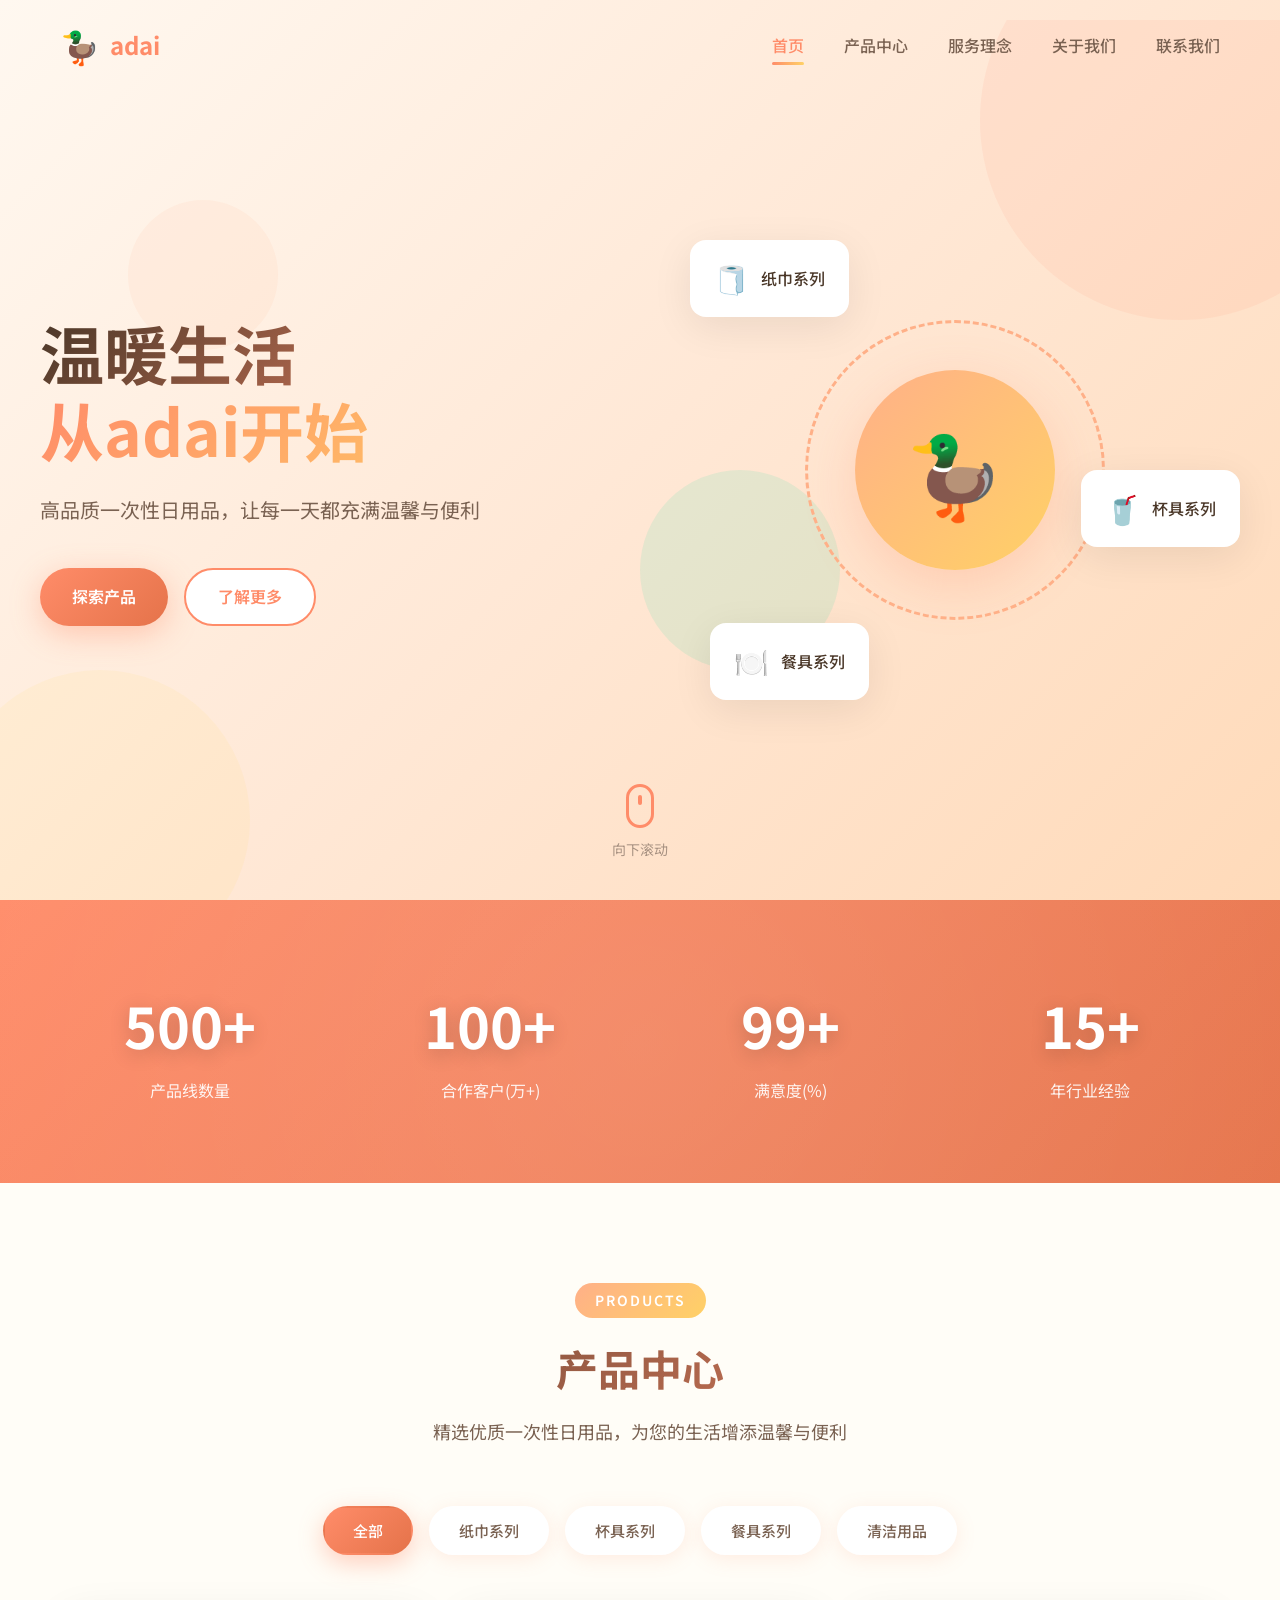
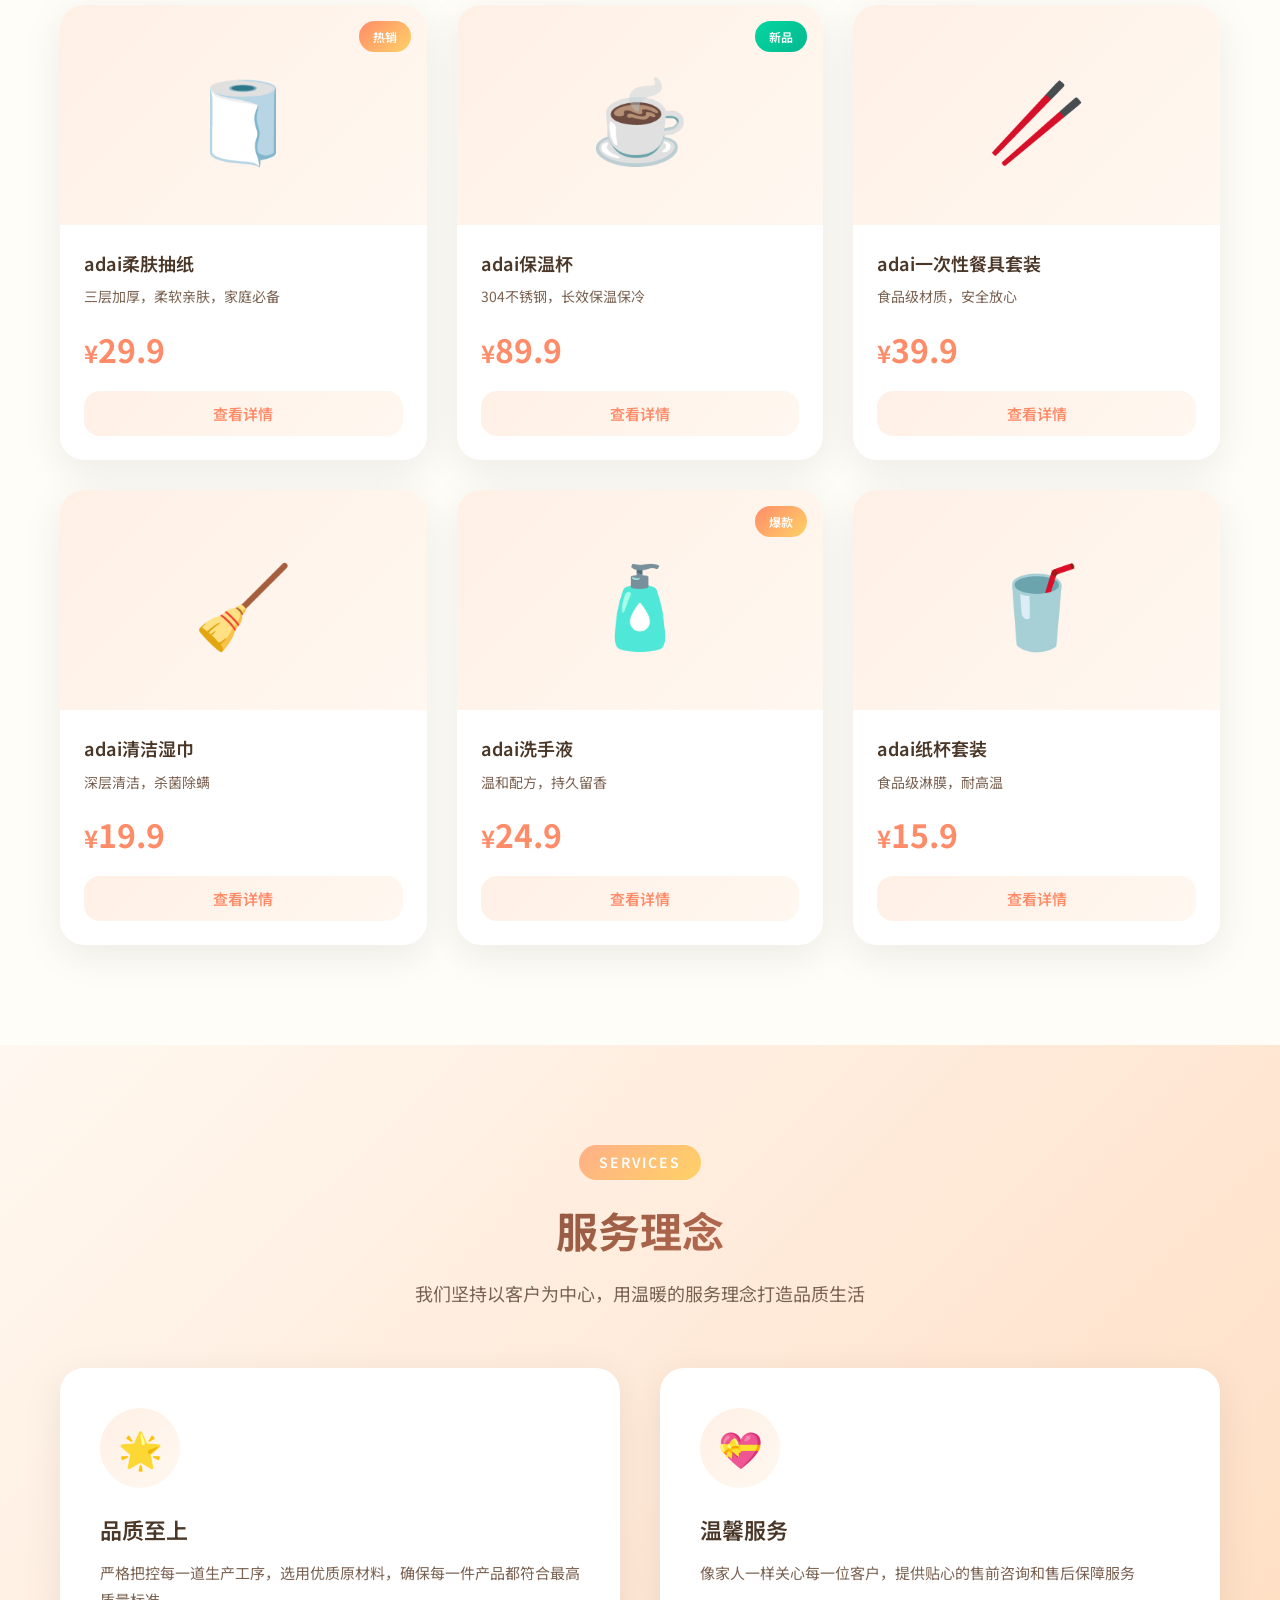
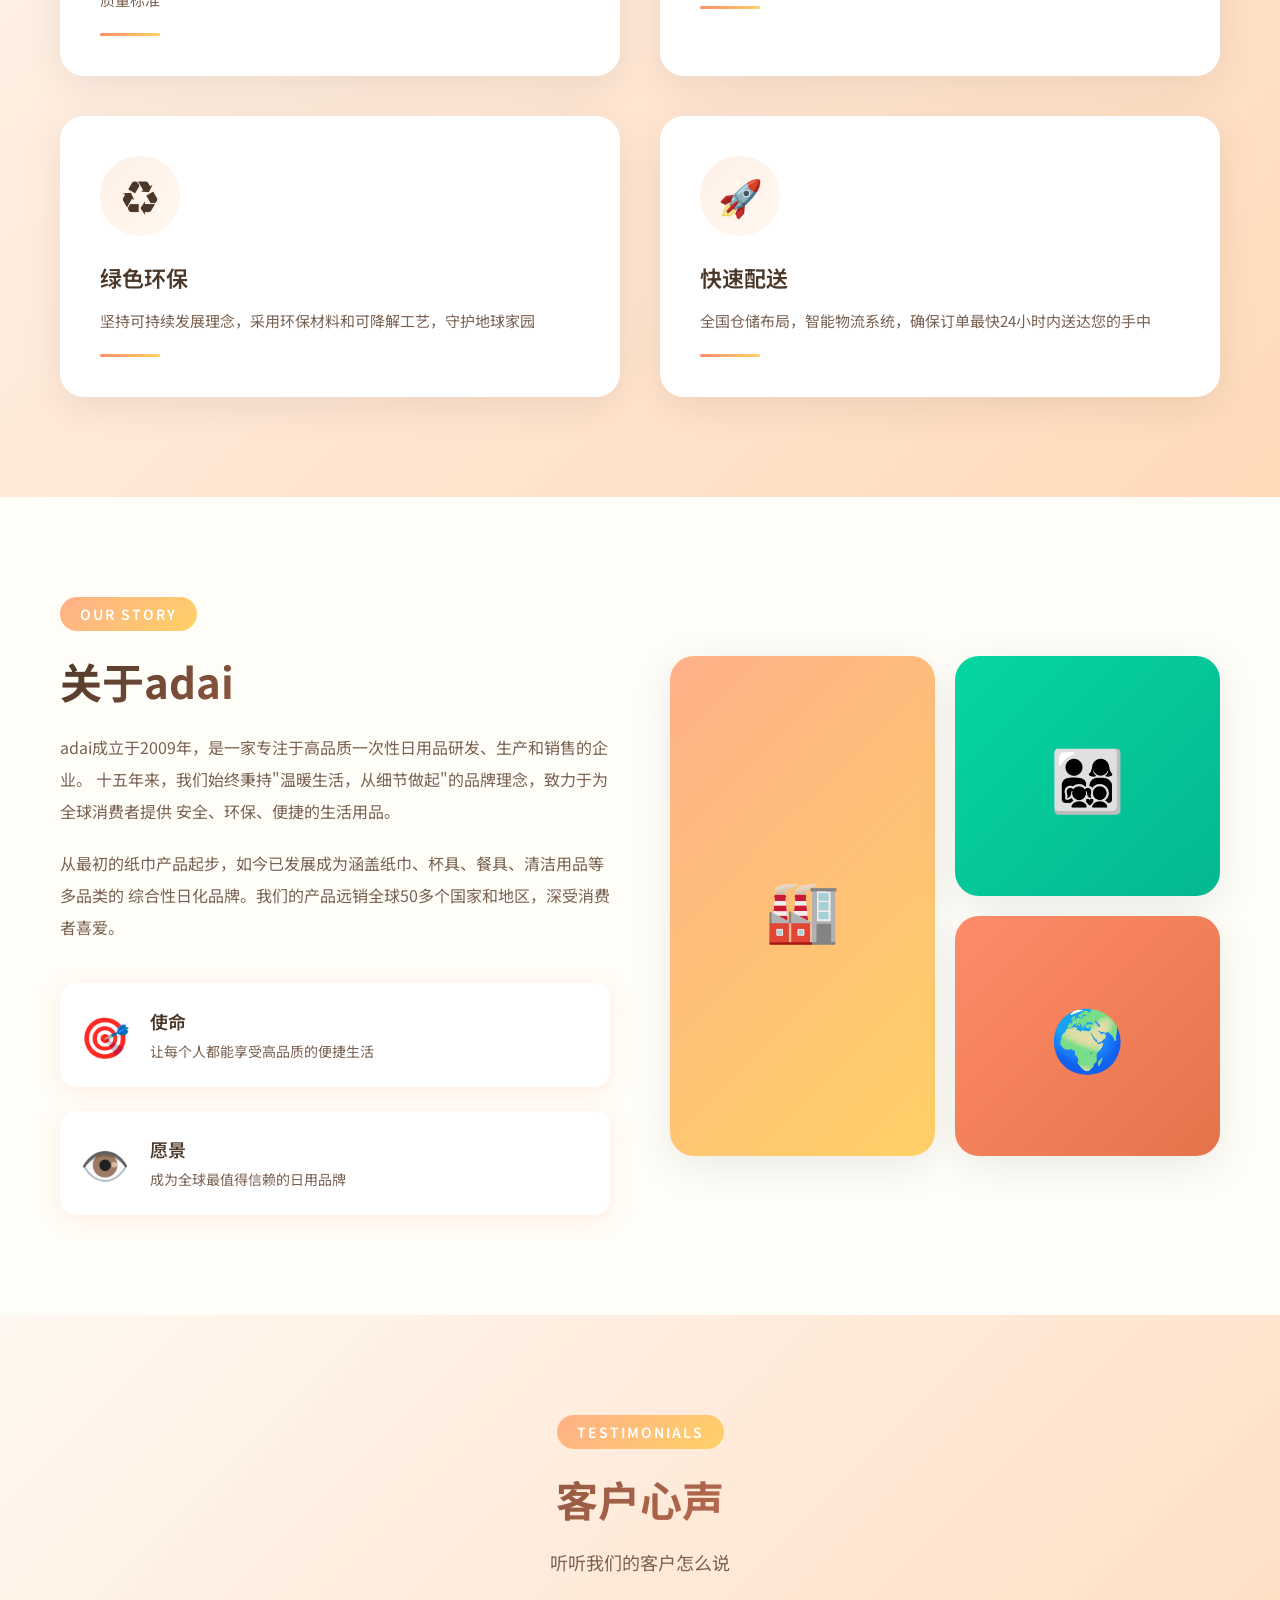
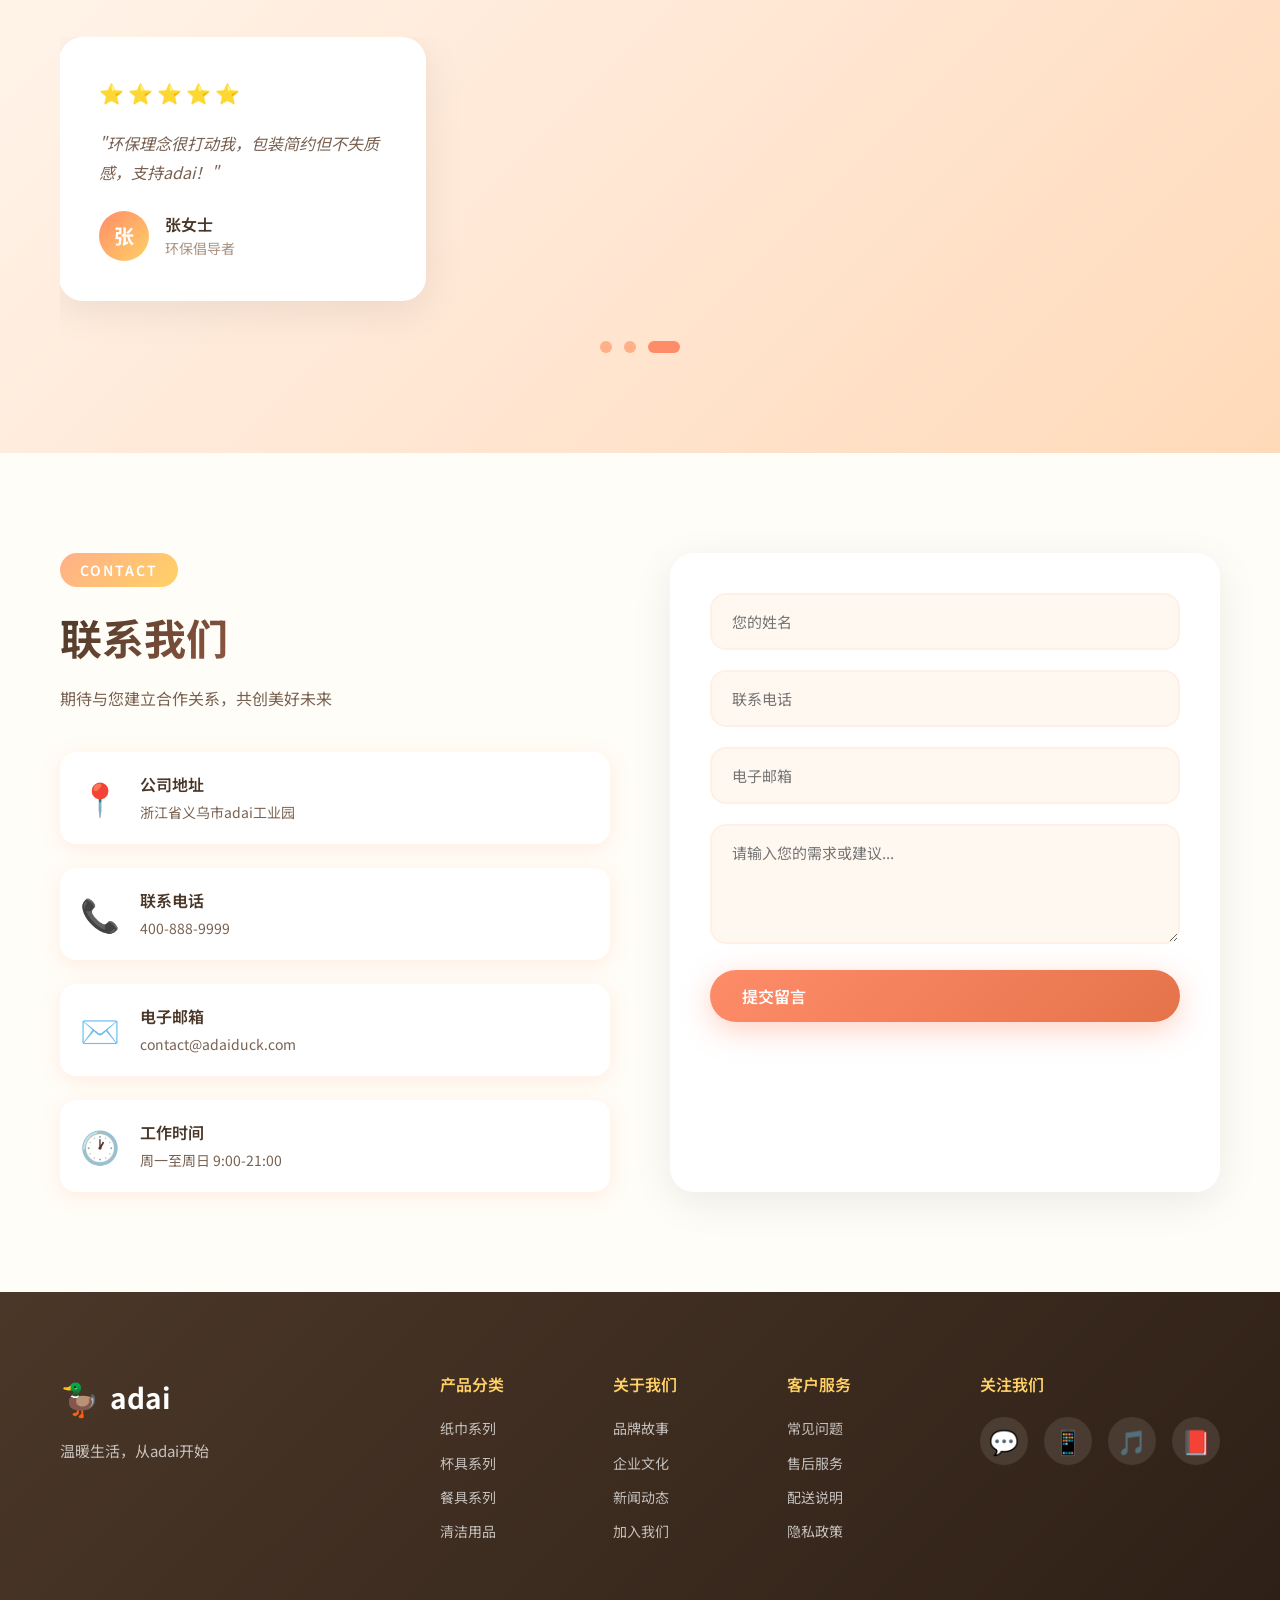
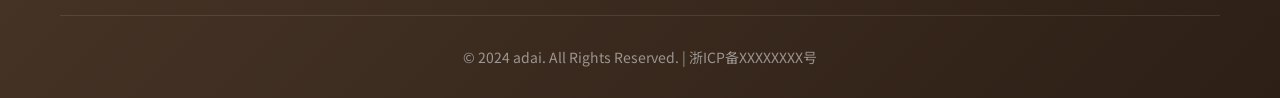
==== commit 65c82f64: "Update index.html" ====
--- a/index.html
+++ b/index.html
@@ -1,4 +1,4 @@
-﻿<!DOCTYPE html>adai
+﻿<!DOCTYPE html>
 <html lang="zh-CN">
 <head>
     <meta charset="UTF-8">
